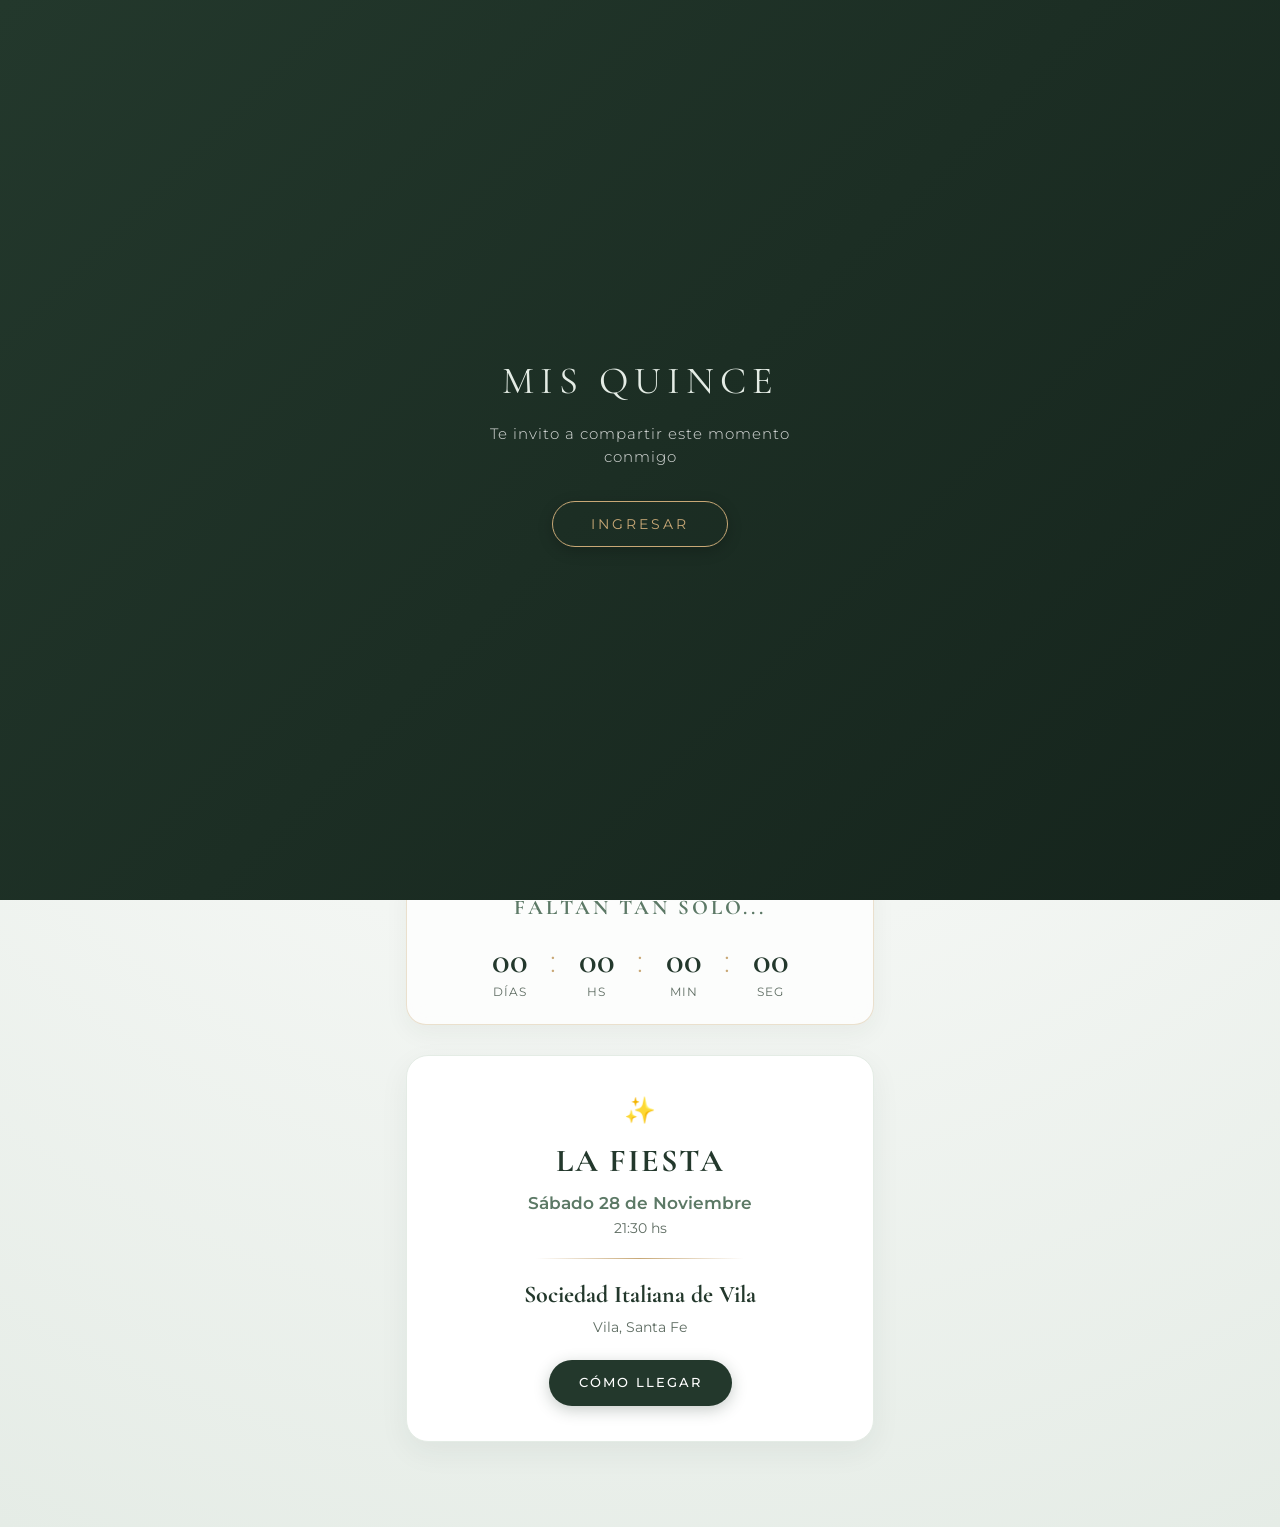
==== index.html @ 75fbdffd "Primer prototipo: portada, música y fecha" ====
<!doctype html>
<html lang="es">
  <head>
    <meta charset="UTF-8" />
    <meta name="viewport" content="width=device-width, initial-scale=1.0" />
    <title>Mis 15 - Emilia</title>

    <!-- Tipografías -->
    <link rel="preconnect" href="https://fonts.googleapis.com" />
    <link rel="preconnect" href="https://fonts.gstatic.com" crossorigin />
    <link
      href="https://fonts.googleapis.com/css2?family=Alex+Brush&family=Cormorant+Garamond:ital,wght@0,400;0,600;1,400&family=Montserrat:wght@300;400;500;600&display=swap"
      rel="stylesheet"
    />

    <link rel="stylesheet" href="css/estilos.css" />
  </head>
  <body>
    <!-- Splash / Pantalla de bienvenida -->
    <div id="splash">
      <h2>MIS QUINCE</h2>
      <p>Te invito a compartir este momento conmigo</p>
      <button class="btn-ingresar" id="btn-ingresar">Ingresar</button>
    </div>

    <!-- Audio de fondo -->
    <audio id="musica" loop preload="auto">
      <source src="audio/musica.mp3" type="audio/mpeg" />
    </audio>

    <!-- Botón flotante -->
    <button id="btn-musica" title="Pausar / Reproducir">
      <svg viewBox="0 0 24 24">
        <path
          d="M12 3v10.55c-.59-.34-1.27-.55-2-.55-2.21 0-4 1.79-4 4s1.79 4 4 4 4-1.79 4-4V7h4V3h-6z"
        />
      </svg>
    </button>

    <div class="contenedor-principal">
      <!-- Portada (Hero) -->
      <main class="hero">
        <h2 class="subtitulo-quince">Mis Quince Años</h2>

        <!-- Nuevo Marco Editorial Desfasado -->
        <div class="marco-editorial">
          <div class="borde-dorado"></div>
          <div class="contenedor-imagen">
            <img src="img/portada.jpg" alt="Emilia" class="foto-emilia" />
          </div>
        </div>

        <h1 class="nombre-emilia">Emilia</h1>

        <div class="separador"><span>✦</span></div>

        <p class="frase-bienvenida">
          Hay momentos en la vida que son especiales por sí solos, pero
          compartirlos con las personas que más quiero los hace inolvidables.
        </p>
      </main>

      <!-- Sección: Cuenta Regresiva -->
      <section class="seccion-contador">
        <h3 class="contador-titulo">Faltan tan solo...</h3>
        <div class="temporizador">
          <div class="bloque-tiempo">
            <span class="cifra" id="dias">00</span>
            <span class="etiqueta">Días</span>
          </div>
          <span class="dos-puntos">:</span>
          <div class="bloque-tiempo">
            <span class="cifra" id="horas">00</span>
            <span class="etiqueta">Hs</span>
          </div>
          <span class="dos-puntos">:</span>
          <div class="bloque-tiempo">
            <span class="cifra" id="minutos">00</span>
            <span class="etiqueta">Min</span>
          </div>
          <span class="dos-puntos">:</span>
          <div class="bloque-tiempo">
            <span class="cifra" id="segundos">00</span>
            <span class="etiqueta">Seg</span>
          </div>
        </div>
      </section>

      <!-- Sección: La Fiesta -->
      <section class="seccion-evento">
        <div class="tarjeta-evento">
          <div class="icono-evento">✨</div>
          <h3 class="titulo-evento">La Fiesta</h3>
          <p class="fecha-evento">Sábado 28 de Noviembre</p>
          <p class="hora-evento">21:30 hs</p>

          <hr class="linea-tarjeta" />

          <h4 class="lugar-evento">Sociedad Italiana de Vila</h4>
          <p class="direccion-evento">Vila, Santa Fe</p>

          <!-- Botón que abre Google Maps directamente -->
          <a
            href="https://www.google.com/maps/search/?api=1&query=Sociedad+Italiana+de+Vila+Santa+Fe"
            target="_blank"
            rel="noopener noreferrer"
            class="btn-evento"
          >
            Cómo llegar
          </a>
        </div>
      </section>
    </div>

    <script src="js/script.js"></script>
  </body>
</html>
---- css/estilos.css ----
:root {
  --verde-oscuro: #23382c;
  --verde-salvia: #5c7966;
  --verde-claro: #e4ece5;
  --dorado-suave: #c8a876;
  --fondo-delicado: #f8faf8;
  --texto-oscuro: #2a332d;
  --texto-secundario: #5f6d63;
  --blanco: #ffffff;

  --fuente-cursiva: "Alex Brush", cursive;
  --fuente-clasica: "Cormorant Garamond", serif;
  --fuente-sans: "Montserrat", sans-serif;
}

/* Reset móvil y tipografía */
*,
*::before,
*::after {
  box-sizing: border-box;
  margin: 0;
  padding: 0;
  -webkit-tap-highlight-color: transparent;
}

html {
  scroll-behavior: smooth;
}

body {
  font-family: var(--fuente-sans);
  background-color: var(--fondo-delicado);
  background-image: radial-gradient(
    circle at 50% 15%,
    #ffffff 0%,
    #f3f6f3 50%,
    #e5ece6 100%
  );
  color: var(--texto-oscuro);
  text-align: center;
  min-height: 100vh;
  width: 100%;
  overflow-x: hidden;
  line-height: 1.5;
}

/* Pantalla de Splash */
#splash {
  position: fixed;
  inset: 0;
  width: 100vw;
  height: 100vh;
  background: linear-gradient(135deg, #23382c 0%, #15241c 100%);
  color: var(--blanco);
  display: flex;
  flex-direction: column;
  justify-content: center;
  align-items: center;
  z-index: 9999;
  transition:
    opacity 0.8s ease,
    visibility 0.8s;
  padding: 24px;
}

#splash.oculto {
  opacity: 0;
  visibility: hidden;
}

#splash h2 {
  font-family: var(--fuente-clasica);
  font-size: clamp(1.8rem, 6vw, 2.4rem);
  letter-spacing: clamp(4px, 1.5vw, 6px);
  margin-bottom: 12px;
  font-weight: 400;
  color: var(--verde-claro);
}

#splash p {
  font-size: clamp(0.85rem, 3.5vw, 0.95rem);
  margin-bottom: 32px;
  opacity: 0.85;
  letter-spacing: 1px;
  font-weight: 300;
  max-width: 320px;
}

.btn-ingresar {
  background: transparent;
  border: 1px solid var(--dorado-suave);
  color: var(--dorado-suave);
  padding: 14px 38px;
  font-size: 0.85rem;
  font-family: var(--fuente-sans);
  text-transform: uppercase;
  letter-spacing: 3px;
  border-radius: 50px;
  cursor: pointer;
  touch-action: manipulation;
  transition:
    transform 0.2s ease,
    background-color 0.2s ease;
  box-shadow: 0 4px 15px rgba(0, 0, 0, 0.2);
}

.btn-ingresar:hover,
.btn-ingresar:active {
  background-color: var(--dorado-suave);
  color: var(--blanco);
  transform: scale(0.98);
}

/* Botón flotante adaptado a la barra inferior de móviles */
#btn-musica {
  position: fixed;
  bottom: max(20px, env(safe-area-inset-bottom, 20px));
  right: 20px;
  width: 48px;
  height: 48px;
  border-radius: 50%;
  background-color: var(--blanco);
  border: 1.5px solid var(--dorado-suave);
  box-shadow: 0 4px 15px rgba(35, 56, 44, 0.2);
  display: flex;
  align-items: center;
  justify-content: center;
  cursor: pointer;
  z-index: 1000;
  touch-action: manipulation;
  transition:
    transform 0.2s ease,
    opacity 0.2s ease;
}

#btn-musica:active {
  transform: scale(0.9);
}

#btn-musica svg {
  width: 20px;
  height: 20px;
  fill: var(--verde-oscuro);
}

/* Contenedor central flexible */
.contenedor-principal {
  width: 100%;
  max-width: 500px;
  margin: 0 auto;
  padding: 0 16px;
  padding-bottom: calc(80px + env(safe-area-inset-bottom, 0px));
}

/* Sección Portada */
.hero {
  padding: clamp(35px, 8vh, 55px) 10px 25px;
  display: flex;
  flex-direction: column;
  align-items: center;
}

.subtitulo-quince {
  font-family: var(--fuente-clasica);
  font-size: clamp(1.1rem, 4.5vw, 1.4rem);
  letter-spacing: clamp(5px, 2vw, 8px);
  text-transform: uppercase;
  color: var(--verde-salvia);
  margin-bottom: 24px;
  font-weight: 600;
}

/* Marco editorial escalable */

.marco-editorial {
  position: relative;
  width: min(80vw, 310px); /* Antes estaba en min(72vw, 270px) */
  aspect-ratio: 3 / 4;
  margin: 10px auto 25px;
}

.borde-dorado {
  position: absolute;
  top: 10px;
  left: 10px;
  width: 100%;
  height: 100%;
  border: 1.5px solid var(--dorado-suave);
  border-radius: 18px;
  z-index: 1;
}

.contenedor-imagen {
  position: relative;
  width: 100%;
  height: 100%;
  background-color: var(--blanco);
  padding: 6px;
  border-radius: 18px;
  box-shadow: 0 10px 25px rgba(35, 56, 44, 0.12);
  z-index: 2;
  overflow: hidden;
}

.foto-emilia {
  width: 100%;
  height: 100%;
  object-fit: cover;
  object-position: center 25%;
  border-radius: 12px;
  display: block;
}

/* Tipografía de Emilia con escalado fluido */
.nombre-emilia {
  font-family: var(--fuente-cursiva);
  font-size: clamp(3.8rem, 17vw, 5.5rem);
  font-weight: 400;
  color: var(--verde-oscuro);
  line-height: 1;
  margin-top: 10px;
  margin-bottom: 5px;
  word-break: normal;
}

.separador {
  display: flex;
  align-items: center;
  justify-content: center;
  gap: 12px;
  margin: 15px 0 20px;
  width: min(150px, 40vw);
}

.separador::before,
.separador::after {
  content: "";
  height: 1px;
  background: linear-gradient(
    90deg,
    transparent,
    var(--dorado-suave),
    transparent
  );
  flex: 1;
}

.separador span {
  color: var(--dorado-suave);
  font-size: 0.85rem;
}

.frase-bienvenida {
  font-size: clamp(0.85rem, 3.2vw, 0.92rem);
  font-weight: 300;
  line-height: 1.7;
  color: var(--texto-secundario);
  max-width: 360px;
  margin: 0 auto;
  font-style: italic;
  padding: 0 10px;
}

/* Cuenta regresiva fluida */
.seccion-contador {
  background: rgba(255, 255, 255, 0.75);
  backdrop-filter: blur(8px);
  -webkit-backdrop-filter: blur(8px);
  border: 1px solid rgba(200, 168, 118, 0.35);
  border-radius: 20px;
  margin: 25px 0;
  padding: 22px 10px;
  box-shadow: 0 8px 24px rgba(35, 56, 44, 0.05);
}

.contador-titulo {
  font-family: var(--fuente-clasica);
  font-size: clamp(1.1rem, 4vw, 1.3rem);
  text-transform: uppercase;
  letter-spacing: 3px;
  color: var(--verde-salvia);
  margin-bottom: 16px;
}

.temporizador {
  display: flex;
  justify-content: center;
  align-items: baseline;
  gap: clamp(4px, 1.5vw, 8px);
}

.bloque-tiempo {
  display: flex;
  flex-direction: column;
  align-items: center;
  min-width: clamp(45px, 14vw, 65px);
}

.bloque-tiempo .cifra {
  font-family: var(--fuente-clasica);
  font-size: clamp(1.7rem, 7vw, 2.3rem);
  font-weight: 600;
  color: var(--verde-oscuro);
  line-height: 1;
}

.bloque-tiempo .etiqueta {
  font-size: clamp(0.6rem, 2.2vw, 0.72rem);
  text-transform: uppercase;
  letter-spacing: 1px;
  color: var(--texto-secundario);
  margin-top: 5px;
}

.dos-puntos {
  font-size: clamp(1.3rem, 5vw, 1.8rem);
  font-weight: 300;
  color: var(--dorado-suave);
  user-select: none;
}

/* Tarjeta La Fiesta */
.seccion-evento {
  padding: 5px 0;
}

.tarjeta-evento {
  background-color: var(--blanco);
  border: 1px solid var(--verde-claro);
  border-radius: 22px;
  padding: clamp(25px, 6vw, 35px) clamp(16px, 4vw, 25px);
  box-shadow: 0 10px 30px rgba(35, 56, 44, 0.06);
}

.icono-evento {
  font-size: 1.6rem;
  margin-bottom: 8px;
}

.titulo-evento {
  font-family: var(--fuente-clasica);
  font-size: clamp(1.6rem, 5.5vw, 2rem);
  color: var(--verde-oscuro);
  letter-spacing: 2px;
  text-transform: uppercase;
  margin-bottom: 6px;
}

.fecha-evento {
  font-size: clamp(0.95rem, 3.5vw, 1.05rem);
  font-weight: 600;
  color: var(--verde-salvia);
}

.hora-evento {
  font-size: 0.9rem;
  color: var(--texto-secundario);
  margin-top: 2px;
}

.linea-tarjeta {
  border: none;
  height: 1px;
  background: linear-gradient(
    90deg,
    transparent,
    var(--dorado-suave),
    transparent
  );
  margin: 18px auto;
  width: 50%;
}

.lugar-evento {
  font-family: var(--fuente-clasica);
  font-size: clamp(1.25rem, 4.5vw, 1.5rem);
  color: var(--verde-oscuro);
  margin-bottom: 4px;
}

.direccion-evento {
  font-size: 0.88rem;
  color: var(--texto-secundario);
  margin-bottom: 22px;
}

.btn-evento {
  display: inline-block;
  background-color: var(--verde-oscuro);
  color: var(--blanco);
  text-decoration: none;
  font-size: 0.82rem;
  font-weight: 500;
  text-transform: uppercase;
  letter-spacing: 2px;
  padding: 13px 30px;
  border-radius: 50px;
  touch-action: manipulation;
  transition:
    transform 0.2s ease,
    background-color 0.2s ease;
  box-shadow: 0 4px 15px rgba(35, 56, 44, 0.25);
}

.btn-evento:hover,
.btn-evento:active {
  background-color: var(--verde-salvia);
  transform: scale(0.98);
}
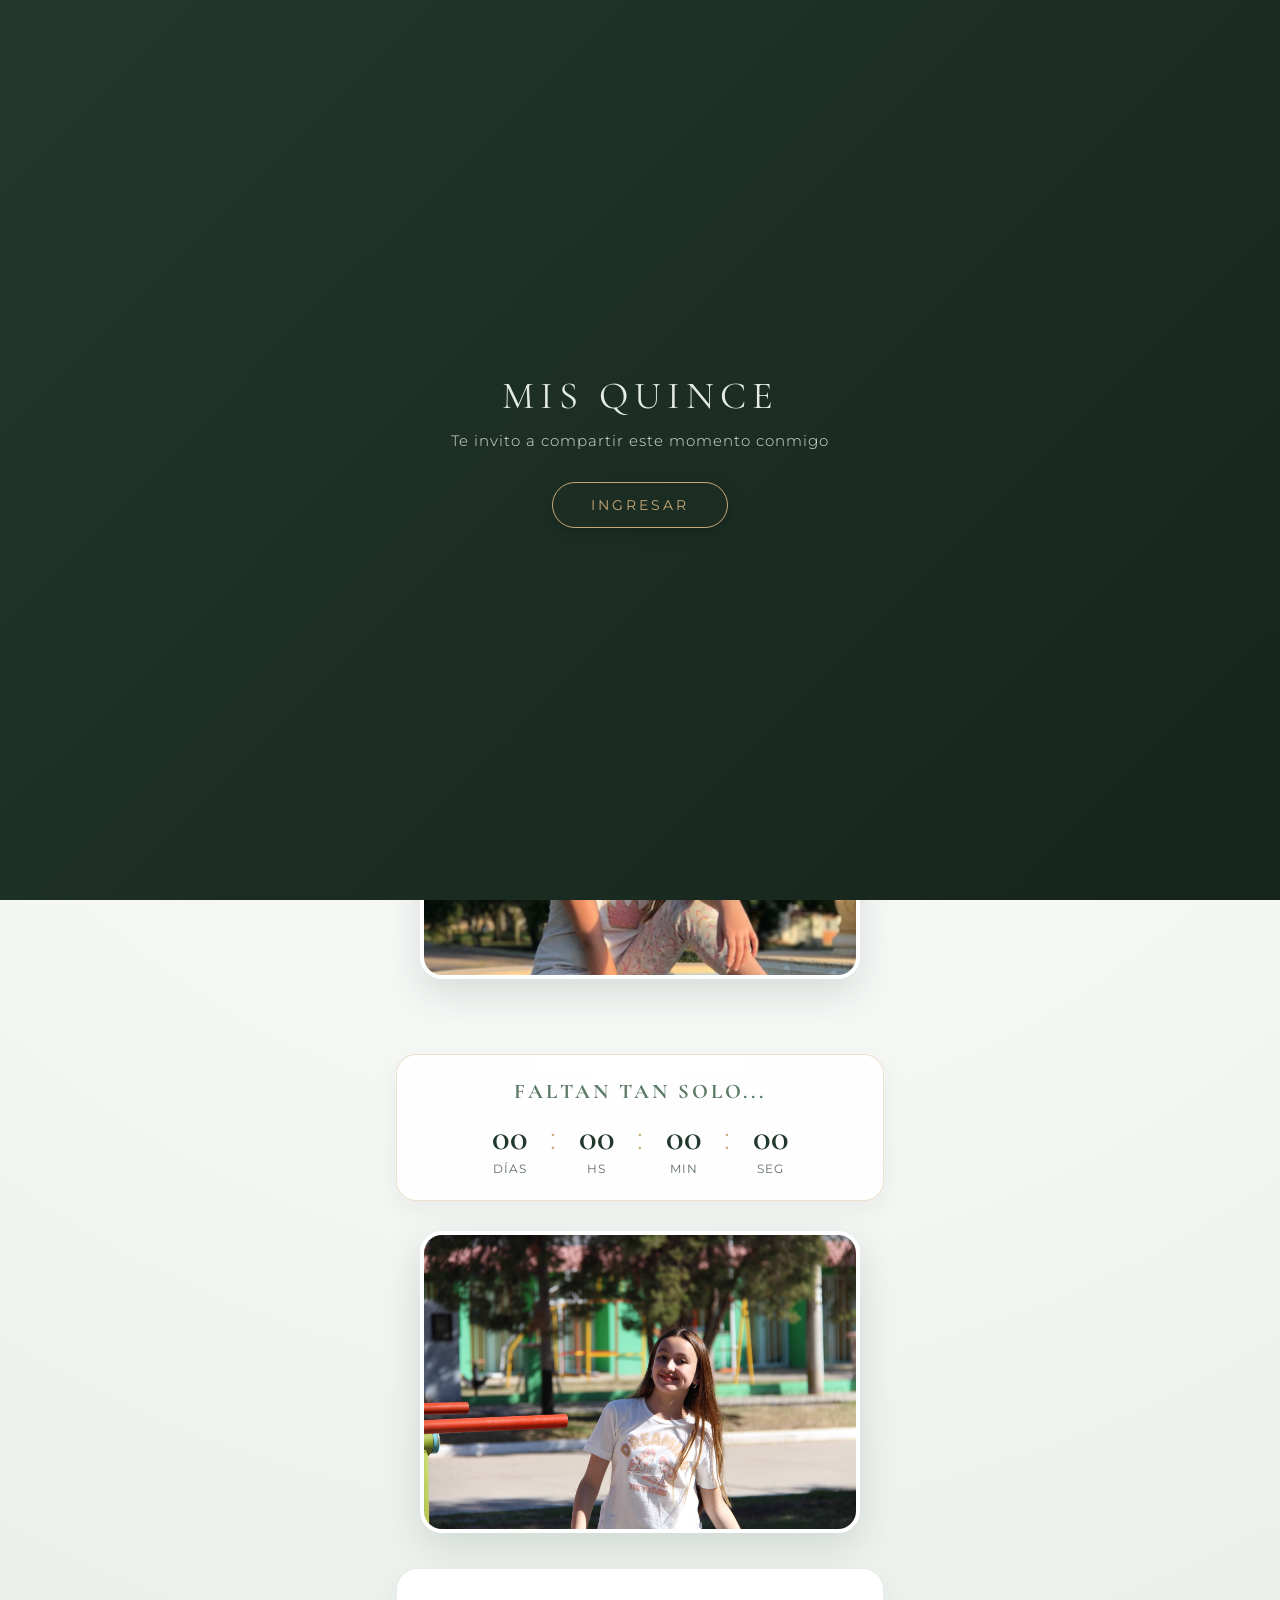
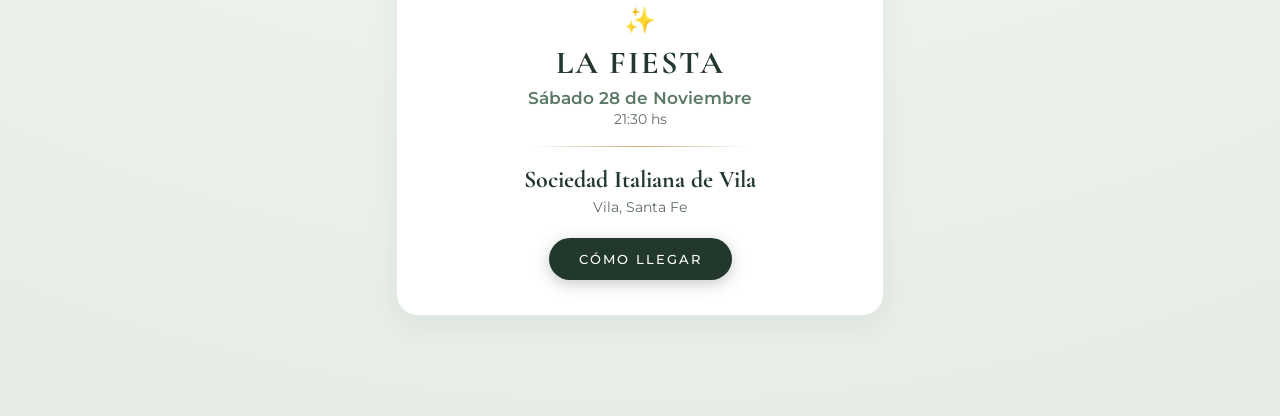
==== commit a211bbe1: "Orden final de fotos: emilia4, emilia3 antes de contador y emilia1 despues" ====
--- a/index.html
+++ b/index.html
@@ -16,7 +16,10 @@
     <link rel="stylesheet" href="css/estilos.css" />
   </head>
   <body>
-    <!-- Splash / Pantalla de bienvenida -->
+    <!-- Lienzo de fuegos artificiales y destellos -->
+    <canvas id="canvas-fuegos"></canvas>
+
+    <!-- Pantalla Splash de Bienvenida -->
     <div id="splash">
       <h2>MIS QUINCE</h2>
       <p>Te invito a compartir este momento conmigo</p>
@@ -38,29 +41,41 @@
     </button>
 
     <div class="contenedor-principal">
-      <!-- Portada (Hero) -->
+      <!-- Portada Principal -->
       <main class="hero">
         <h2 class="subtitulo-quince">Mis Quince Años</h2>
 
-        <!-- Nuevo Marco Editorial Desfasado -->
-        <div class="marco-editorial">
-          <div class="borde-dorado"></div>
-          <div class="contenedor-imagen">
-            <img src="img/portada.jpg" alt="Emilia" class="foto-emilia" />
-          </div>
+        <!-- Foto 1: emilia4.jpg (Foto principal de portada) -->
+        <div class="contenedor-foto-horizontal">
+          <img
+            src="img/emilia4.jpg"
+            alt="Emilia"
+            class="foto-emilia-horizontal"
+          />
         </div>
 
         <h1 class="nombre-emilia">Emilia</h1>
 
         <div class="separador"><span>✦</span></div>
 
-        <p class="frase-bienvenida">
-          Hay momentos en la vida que son especiales por sí solos, pero
-          compartirlos con las personas que más quiero los hace inolvidables.
+        <!-- Frase en dos renglones exactos -->
+        <p class="frase-bienvenida" id="frase-bienvenida">
+          Hay momentos en la vida que son especiales por sí solos,<br />
+          pero compartirlos con las personas que más quiero los hace
+          inolvidables.
         </p>
+
+        <!-- Foto 2: emilia3.jpg (Debajo de la frase y antes del contador) -->
+        <div class="contenedor-foto-horizontal">
+          <img
+            src="img/emilia3.jpg"
+            alt="Emilia"
+            class="foto-emilia-horizontal"
+          />
+        </div>
       </main>
 
-      <!-- Sección: Cuenta Regresiva -->
+      <!-- Sección: Cuenta Regresiva (Visible tras hacer scroll) -->
       <section class="seccion-contador">
         <h3 class="contador-titulo">Faltan tan solo...</h3>
         <div class="temporizador">
@@ -86,6 +101,15 @@
         </div>
       </section>
 
+      <!-- Foto 3: emilia1.jpg (Debajo del contador) -->
+      <div class="contenedor-foto-horizontal">
+        <img
+          src="img/emilia1.jpg"
+          alt="Emilia"
+          class="foto-emilia-horizontal"
+        />
+      </div>
+
       <!-- Sección: La Fiesta -->
       <section class="seccion-evento">
         <div class="tarjeta-evento">
@@ -99,7 +123,6 @@
           <h4 class="lugar-evento">Sociedad Italiana de Vila</h4>
           <p class="direccion-evento">Vila, Santa Fe</p>
 
-          <!-- Botón que abre Google Maps directamente -->
           <a
             href="https://www.google.com/maps/search/?api=1&query=Sociedad+Italiana+de+Vila+Santa+Fe"
             target="_blank"
--- a/css/estilos.css
+++ b/css/estilos.css
@@ -13,7 +13,6 @@
   --fuente-sans: "Montserrat", sans-serif;
 }
 
-/* Reset móvil y tipografía */
 *,
 *::before,
 *::after {
@@ -21,10 +20,6 @@
   margin: 0;
   padding: 0;
   -webkit-tap-highlight-color: transparent;
-}
-
-html {
-  scroll-behavior: smooth;
 }
 
 body {
@@ -41,10 +36,20 @@
   min-height: 100vh;
   width: 100%;
   overflow-x: hidden;
-  line-height: 1.5;
-}
-
-/* Pantalla de Splash */
+  position: relative;
+}
+
+/* Lienzo interactivo de fuegos artificiales */
+#canvas-fuegos {
+  position: fixed;
+  inset: 0;
+  width: 100vw;
+  height: 100vh;
+  pointer-events: none;
+  z-index: 1;
+}
+
+/* Splash inicial */
 #splash {
   position: fixed;
   inset: 0;
@@ -78,12 +83,13 @@
 }
 
 #splash p {
-  font-size: clamp(0.85rem, 3.5vw, 0.95rem);
+  font-size: clamp(0.75rem, 3.2vw, 0.95rem);
   margin-bottom: 32px;
   opacity: 0.85;
   letter-spacing: 1px;
   font-weight: 300;
-  max-width: 320px;
+  max-width: 95vw;
+  white-space: nowrap;
 }
 
 .btn-ingresar {
@@ -97,21 +103,19 @@
   letter-spacing: 3px;
   border-radius: 50px;
   cursor: pointer;
-  touch-action: manipulation;
+  box-shadow: 0 4px 15px rgba(0, 0, 0, 0.2);
   transition:
     transform 0.2s ease,
     background-color 0.2s ease;
-  box-shadow: 0 4px 15px rgba(0, 0, 0, 0.2);
-}
-
-.btn-ingresar:hover,
-.btn-ingresar:active {
+}
+
+.btn-ingresar:hover {
   background-color: var(--dorado-suave);
   color: var(--blanco);
   transform: scale(0.98);
 }
 
-/* Botón flotante adaptado a la barra inferior de móviles */
+/* Botón flotante de audio */
 #btn-musica {
   position: fixed;
   bottom: max(20px, env(safe-area-inset-bottom, 20px));
@@ -127,14 +131,6 @@
   justify-content: center;
   cursor: pointer;
   z-index: 1000;
-  touch-action: manipulation;
-  transition:
-    transform 0.2s ease,
-    opacity 0.2s ease;
-}
-
-#btn-musica:active {
-  transform: scale(0.9);
 }
 
 #btn-musica svg {
@@ -143,84 +139,45 @@
   fill: var(--verde-oscuro);
 }
 
-/* Contenedor central flexible */
+/* Contenedor central */
 .contenedor-principal {
+  position: relative;
+  z-index: 2;
   width: 100%;
-  max-width: 500px;
+  max-width: 520px;
   margin: 0 auto;
   padding: 0 16px;
-  padding-bottom: calc(80px + env(safe-area-inset-bottom, 0px));
-}
-
-/* Sección Portada */
+  padding-bottom: 90px;
+}
+
+/* Hero: ocupa la altura completa para obligar a scrollear hacia el contador */
 .hero {
-  padding: clamp(35px, 8vh, 55px) 10px 25px;
+  min-height: 100vh;
   display: flex;
   flex-direction: column;
-  align-items: center;
+  justify-content: center;
+  align-items: center;
+  padding: 40px 0 20px;
 }
 
 .subtitulo-quince {
   font-family: var(--fuente-clasica);
-  font-size: clamp(1.1rem, 4.5vw, 1.4rem);
-  letter-spacing: clamp(5px, 2vw, 8px);
+  font-size: clamp(1.15rem, 3.8vw, 1.4rem);
+  letter-spacing: clamp(5px, 2vw, 7px);
   text-transform: uppercase;
   color: var(--verde-salvia);
-  margin-bottom: 24px;
+  margin-bottom: 18px;
   font-weight: 600;
 }
 
-/* Marco editorial escalable */
-
-.marco-editorial {
-  position: relative;
-  width: min(80vw, 310px); /* Antes estaba en min(72vw, 270px) */
-  aspect-ratio: 3 / 4;
-  margin: 10px auto 25px;
-}
-
-.borde-dorado {
-  position: absolute;
-  top: 10px;
-  left: 10px;
-  width: 100%;
-  height: 100%;
-  border: 1.5px solid var(--dorado-suave);
-  border-radius: 18px;
-  z-index: 1;
-}
-
-.contenedor-imagen {
-  position: relative;
-  width: 100%;
-  height: 100%;
-  background-color: var(--blanco);
-  padding: 6px;
-  border-radius: 18px;
-  box-shadow: 0 10px 25px rgba(35, 56, 44, 0.12);
-  z-index: 2;
-  overflow: hidden;
-}
-
-.foto-emilia {
-  width: 100%;
-  height: 100%;
-  object-fit: cover;
-  object-position: center 25%;
-  border-radius: 12px;
-  display: block;
-}
-
-/* Tipografía de Emilia con escalado fluido */
 .nombre-emilia {
   font-family: var(--fuente-cursiva);
-  font-size: clamp(3.8rem, 17vw, 5.5rem);
+  font-size: clamp(4rem, 16vw, 5.5rem);
   font-weight: 400;
   color: var(--verde-oscuro);
   line-height: 1;
   margin-top: 10px;
-  margin-bottom: 5px;
-  word-break: normal;
+  margin-bottom: 6px;
 }
 
 .separador {
@@ -228,7 +185,7 @@
   align-items: center;
   justify-content: center;
   gap: 12px;
-  margin: 15px 0 20px;
+  margin: 10px 0 14px;
   width: min(150px, 40vw);
 }
 
@@ -250,26 +207,55 @@
   font-size: 0.85rem;
 }
 
+/* Frase en dos renglones */
 .frase-bienvenida {
-  font-size: clamp(0.85rem, 3.2vw, 0.92rem);
+  font-size: clamp(0.85rem, 2.6vw, 0.98rem);
   font-weight: 300;
   line-height: 1.7;
   color: var(--texto-secundario);
-  max-width: 360px;
-  margin: 0 auto;
+  max-width: min(96vw, 640px);
+  margin: 0 auto 20px;
   font-style: italic;
   padding: 0 10px;
-}
-
-/* Cuenta regresiva fluida */
+  opacity: 0;
+  transform: translateY(15px);
+  transition:
+    opacity 1.2s ease,
+    transform 1.2s ease;
+}
+
+.frase-bienvenida.visible {
+  opacity: 1;
+  transform: translateY(0);
+}
+
+/* Formato apaisado para todas las fotos */
+.contenedor-foto-horizontal {
+  width: min(94vw, 440px);
+  aspect-ratio: 16 / 11;
+  margin: 10px auto 25px;
+  border-radius: 22px;
+  overflow: hidden;
+  box-shadow: 0 14px 38px rgba(35, 56, 44, 0.14);
+  border: 4px solid var(--blanco);
+}
+
+.foto-emilia-horizontal {
+  width: 100%;
+  height: 100%;
+  object-fit: cover;
+  object-position: center 25%;
+  display: block;
+}
+
+/* Contador */
 .seccion-contador {
-  background: rgba(255, 255, 255, 0.75);
+  background: rgba(255, 255, 255, 0.88);
   backdrop-filter: blur(8px);
-  -webkit-backdrop-filter: blur(8px);
   border: 1px solid rgba(200, 168, 118, 0.35);
   border-radius: 20px;
-  margin: 25px 0;
-  padding: 22px 10px;
+  margin: 30px 0;
+  padding: 24px 10px;
   box-shadow: 0 8px 24px rgba(35, 56, 44, 0.05);
 }
 
@@ -321,7 +307,7 @@
 
 /* Tarjeta La Fiesta */
 .seccion-evento {
-  padding: 5px 0;
+  padding: 10px 0;
 }
 
 .tarjeta-evento {
@@ -395,15 +381,12 @@
   letter-spacing: 2px;
   padding: 13px 30px;
   border-radius: 50px;
-  touch-action: manipulation;
+  box-shadow: 0 4px 15px rgba(35, 56, 44, 0.25);
   transition:
     transform 0.2s ease,
     background-color 0.2s ease;
-  box-shadow: 0 4px 15px rgba(35, 56, 44, 0.25);
-}
-
-.btn-evento:hover,
-.btn-evento:active {
+}
+
+.btn-evento:hover {
   background-color: var(--verde-salvia);
-  transform: scale(0.98);
-}
+}
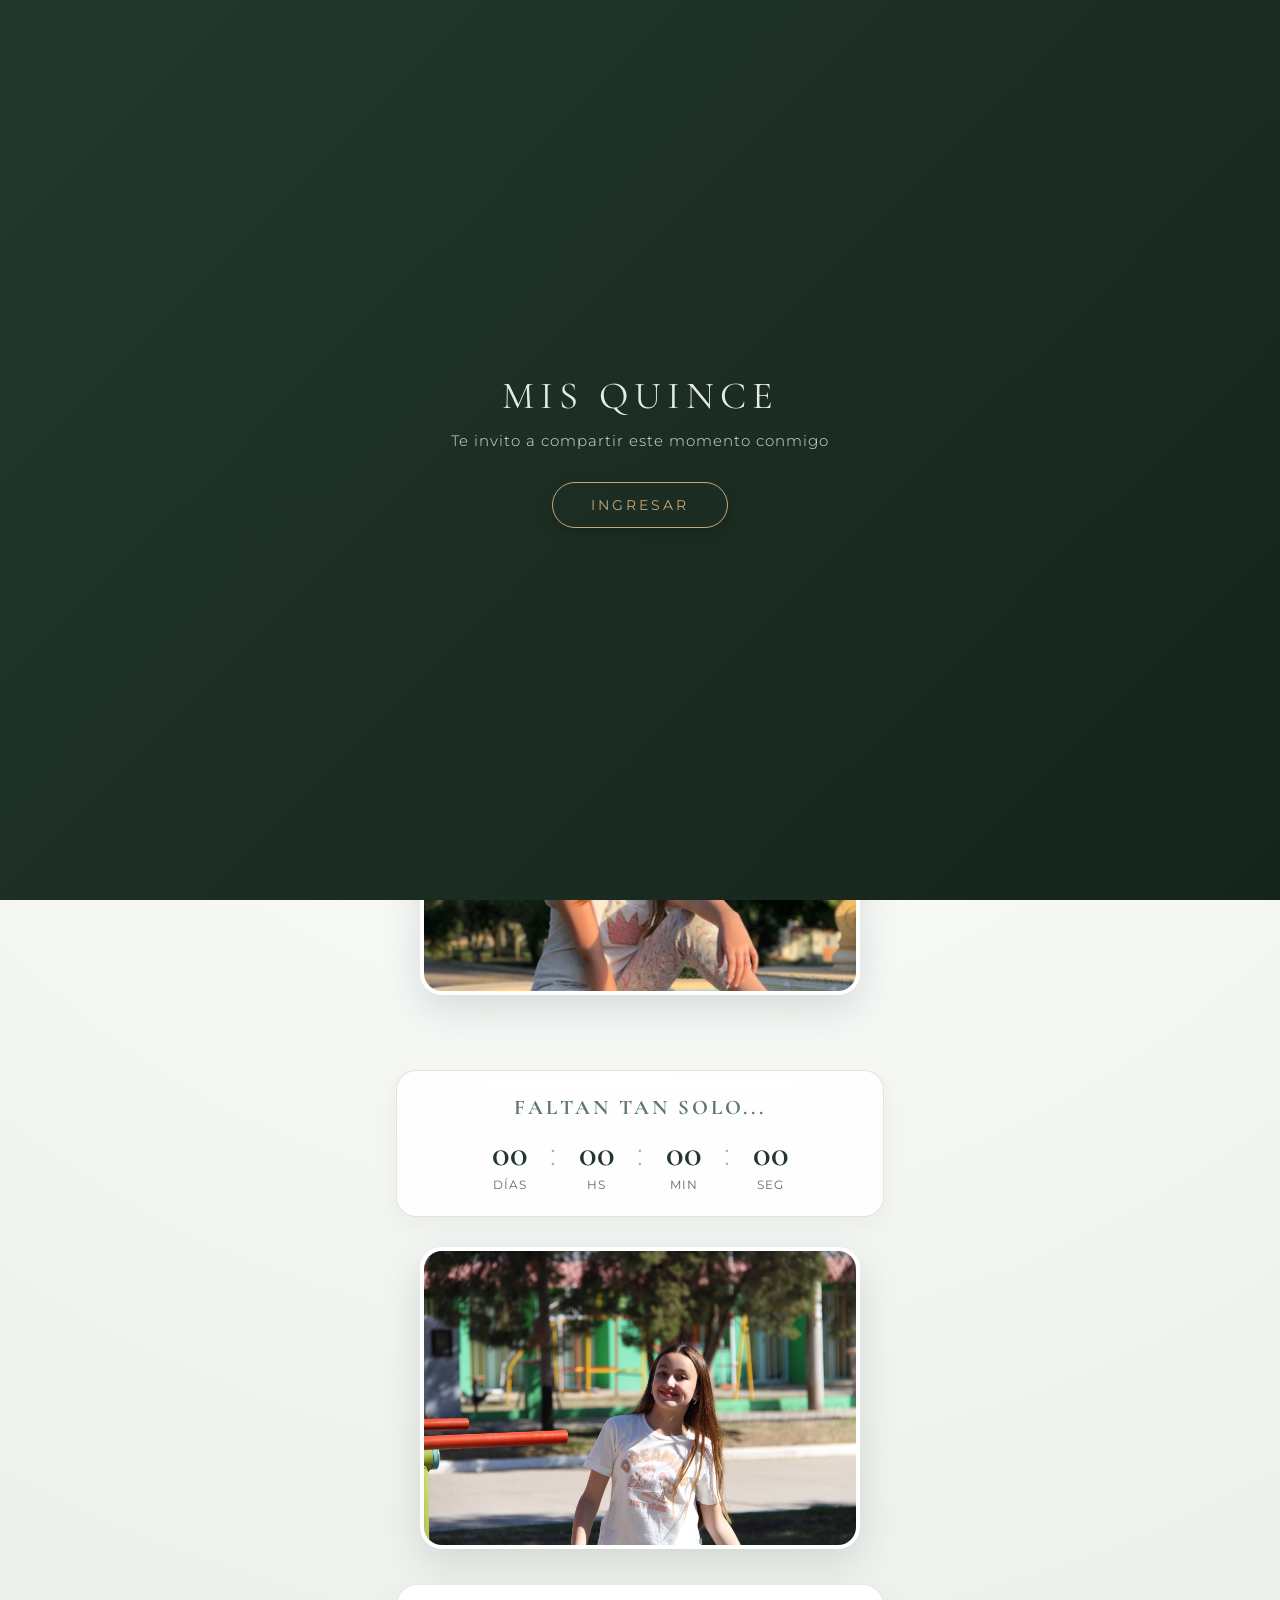
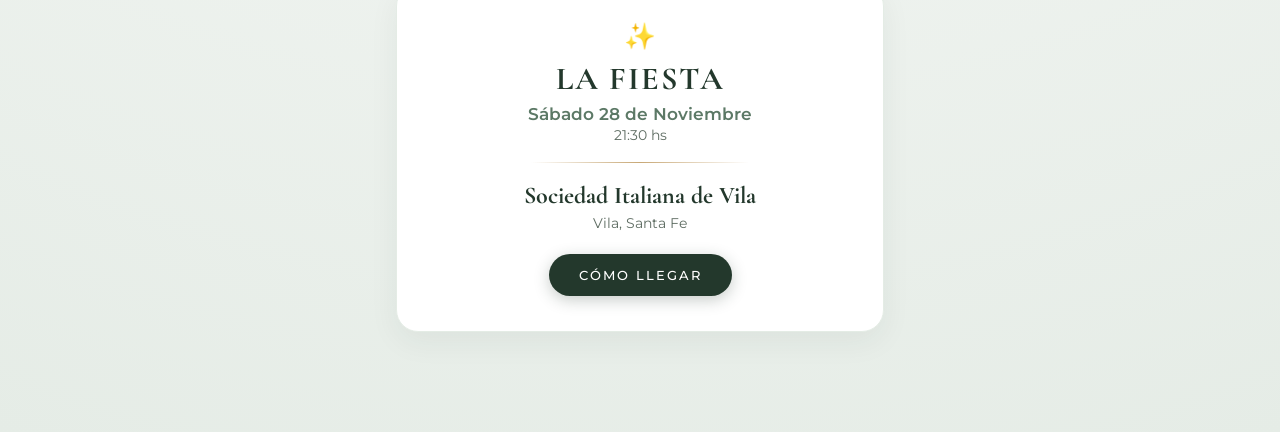
==== commit 5ca00ced: "Frase optimizada en 3 versos armonicos para movil" ====
--- a/index.html
+++ b/index.html
@@ -58,11 +58,11 @@
 
         <div class="separador"><span>✦</span></div>
 
-        <!-- Frase en dos renglones exactos -->
+        <!-- Frase en 3 versos equilibrados -->
         <p class="frase-bienvenida" id="frase-bienvenida">
-          Hay momentos en la vida que son especiales por sí solos,<br />
-          pero compartirlos con las personas que más quiero los hace
-          inolvidables.
+          Hay momentos especiales por sí solos,<br />
+          pero compartirlos con quienes más quiero<br />
+          los hace inolvidables.
         </p>
 
         <!-- Foto 2: emilia3.jpg (Debajo de la frase y antes del contador) -->
--- a/css/estilos.css
+++ b/css/estilos.css
@@ -209,12 +209,12 @@
 
 /* Frase en dos renglones */
 .frase-bienvenida {
-  font-size: clamp(0.85rem, 2.6vw, 0.98rem);
+  font-size: clamp(0.9rem, 3.5vw, 1.05rem);
   font-weight: 300;
-  line-height: 1.7;
+  line-height: 1.8;
   color: var(--texto-secundario);
-  max-width: min(96vw, 640px);
-  margin: 0 auto 20px;
+  max-width: 90vw;
+  margin: 0 auto 25px;
   font-style: italic;
   padding: 0 10px;
   opacity: 0;
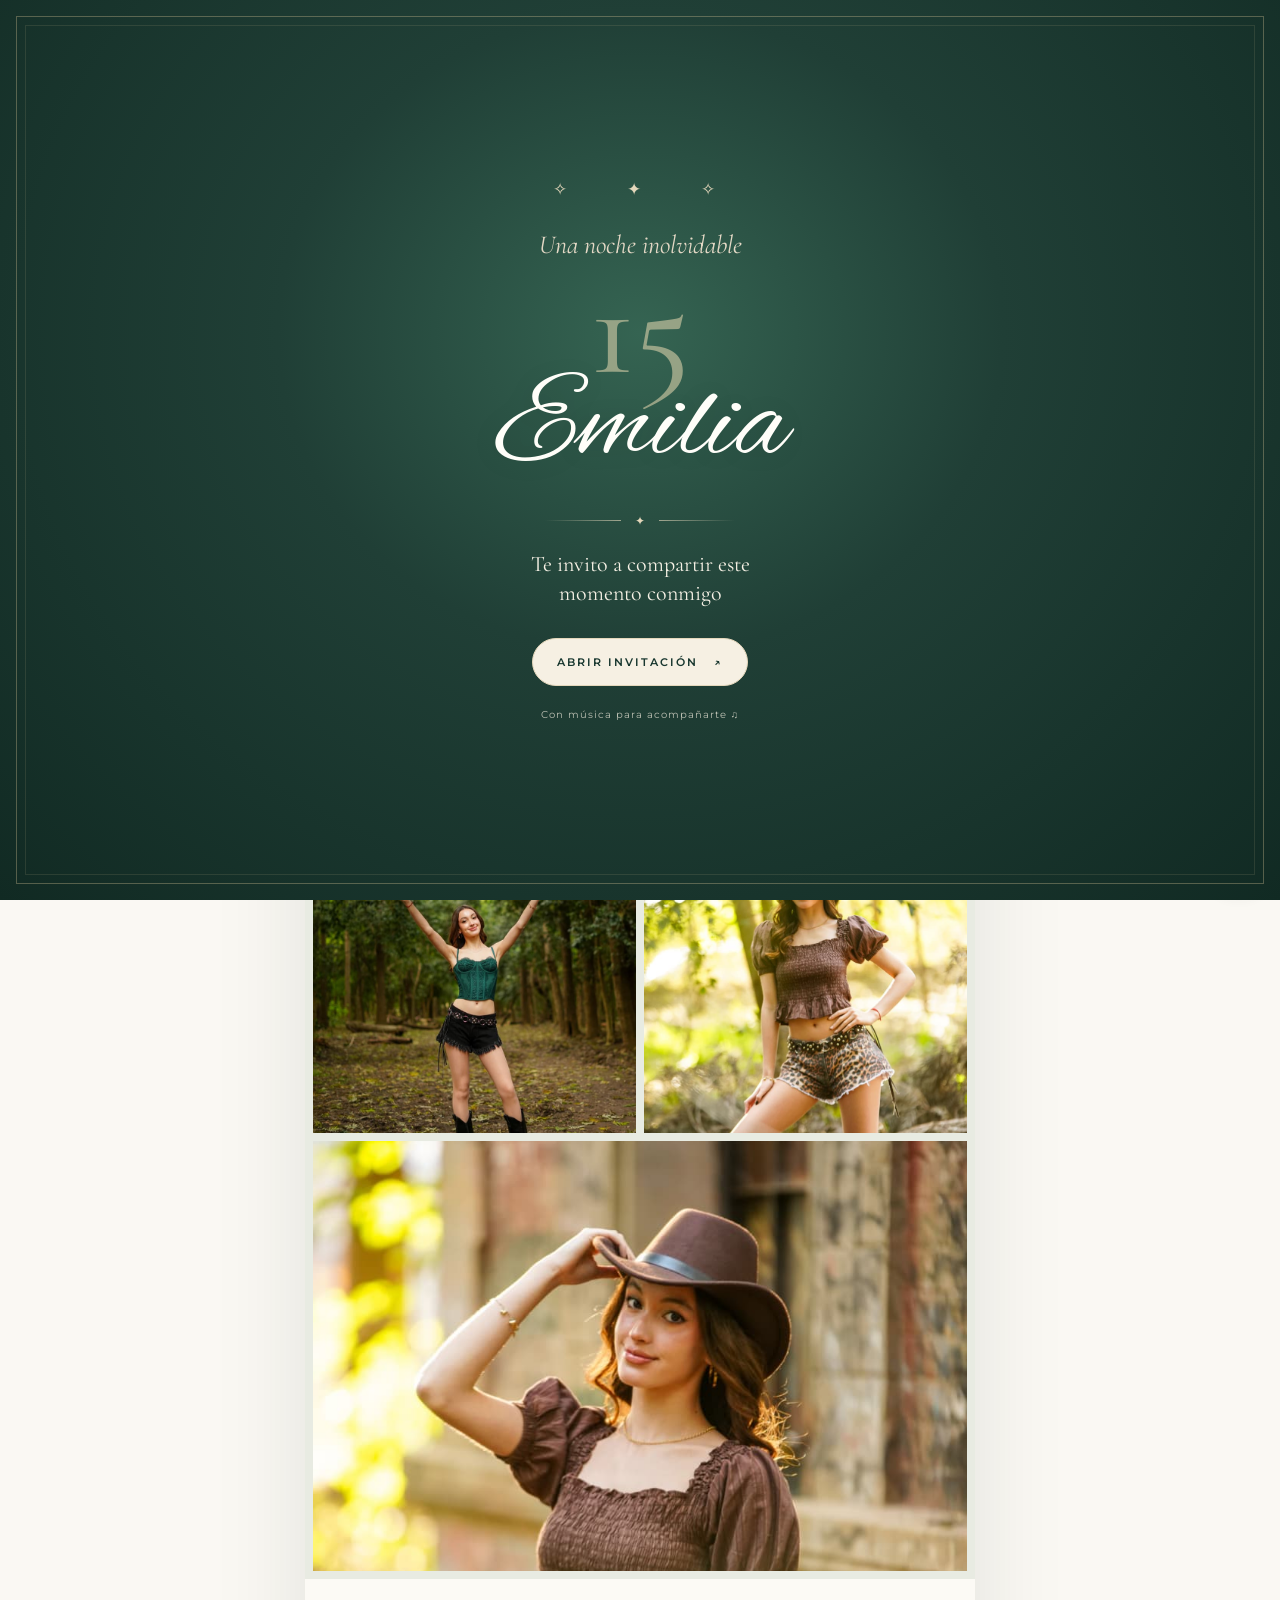
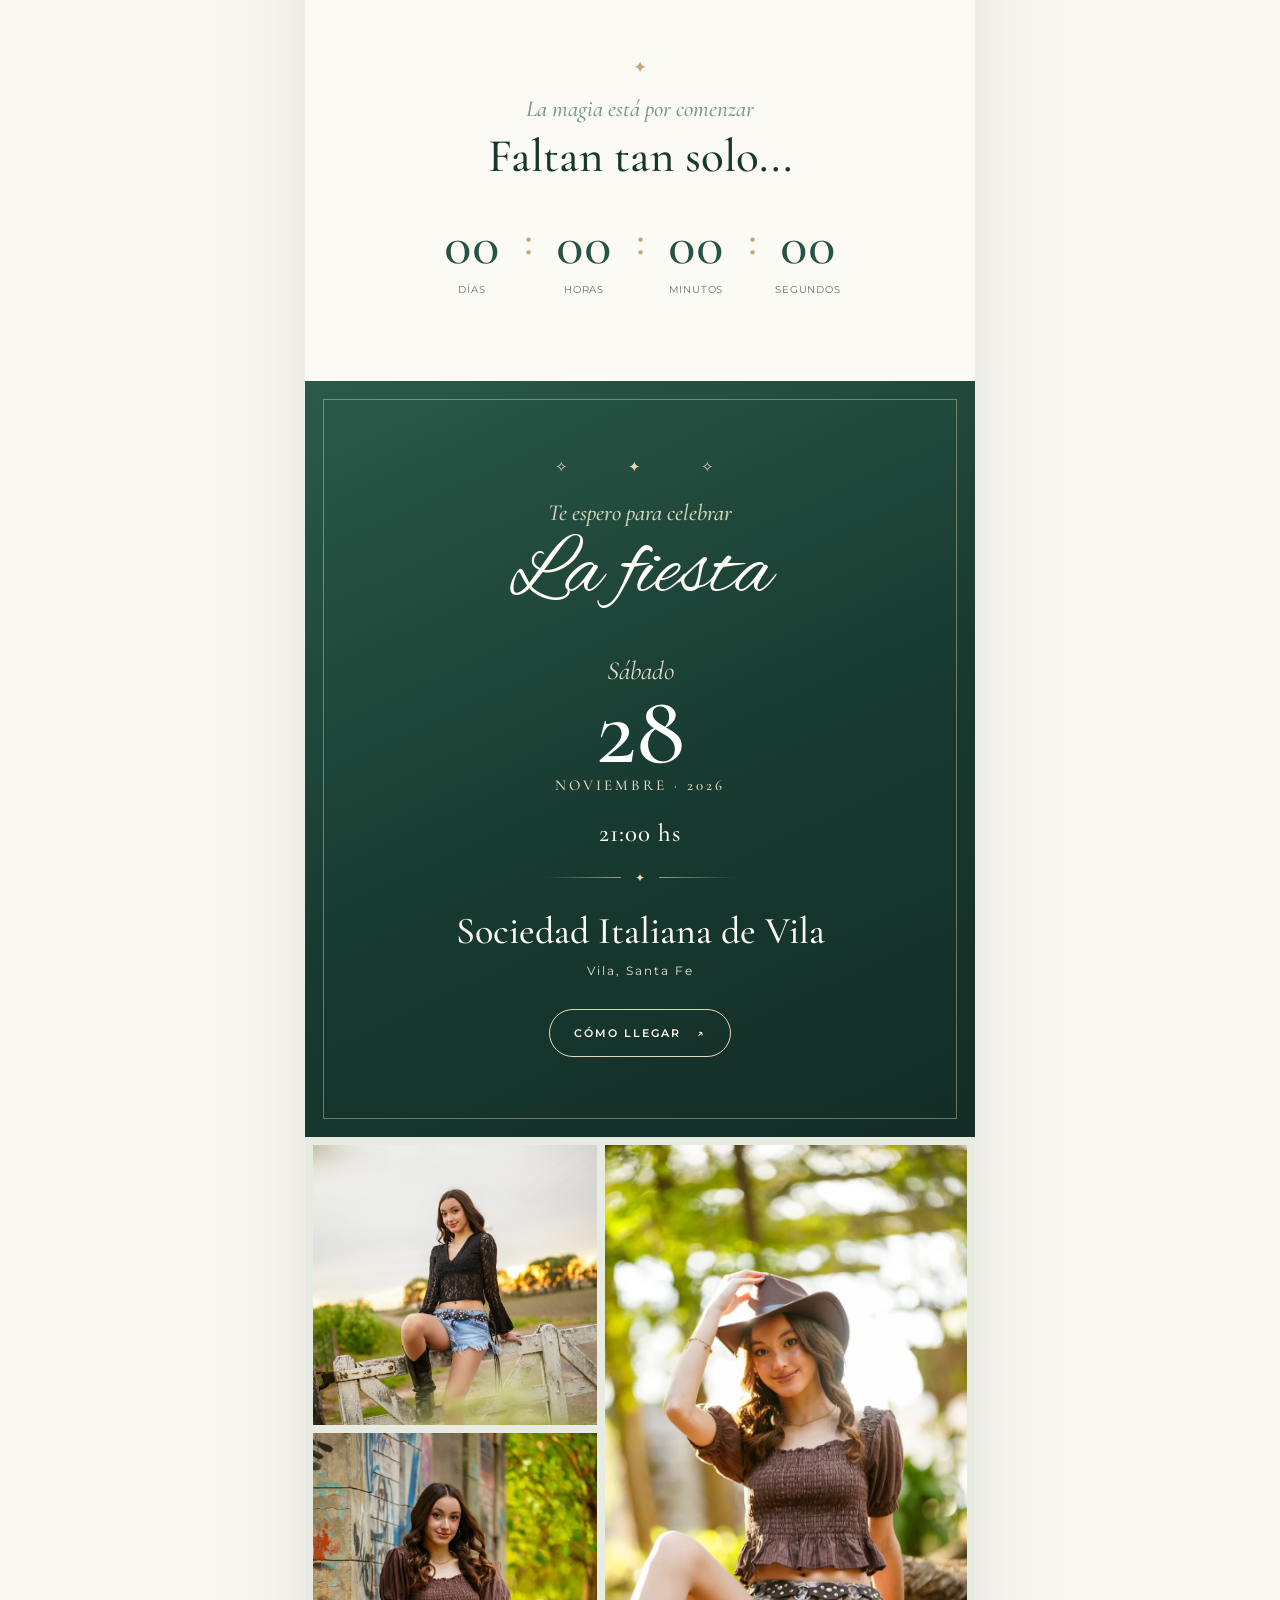
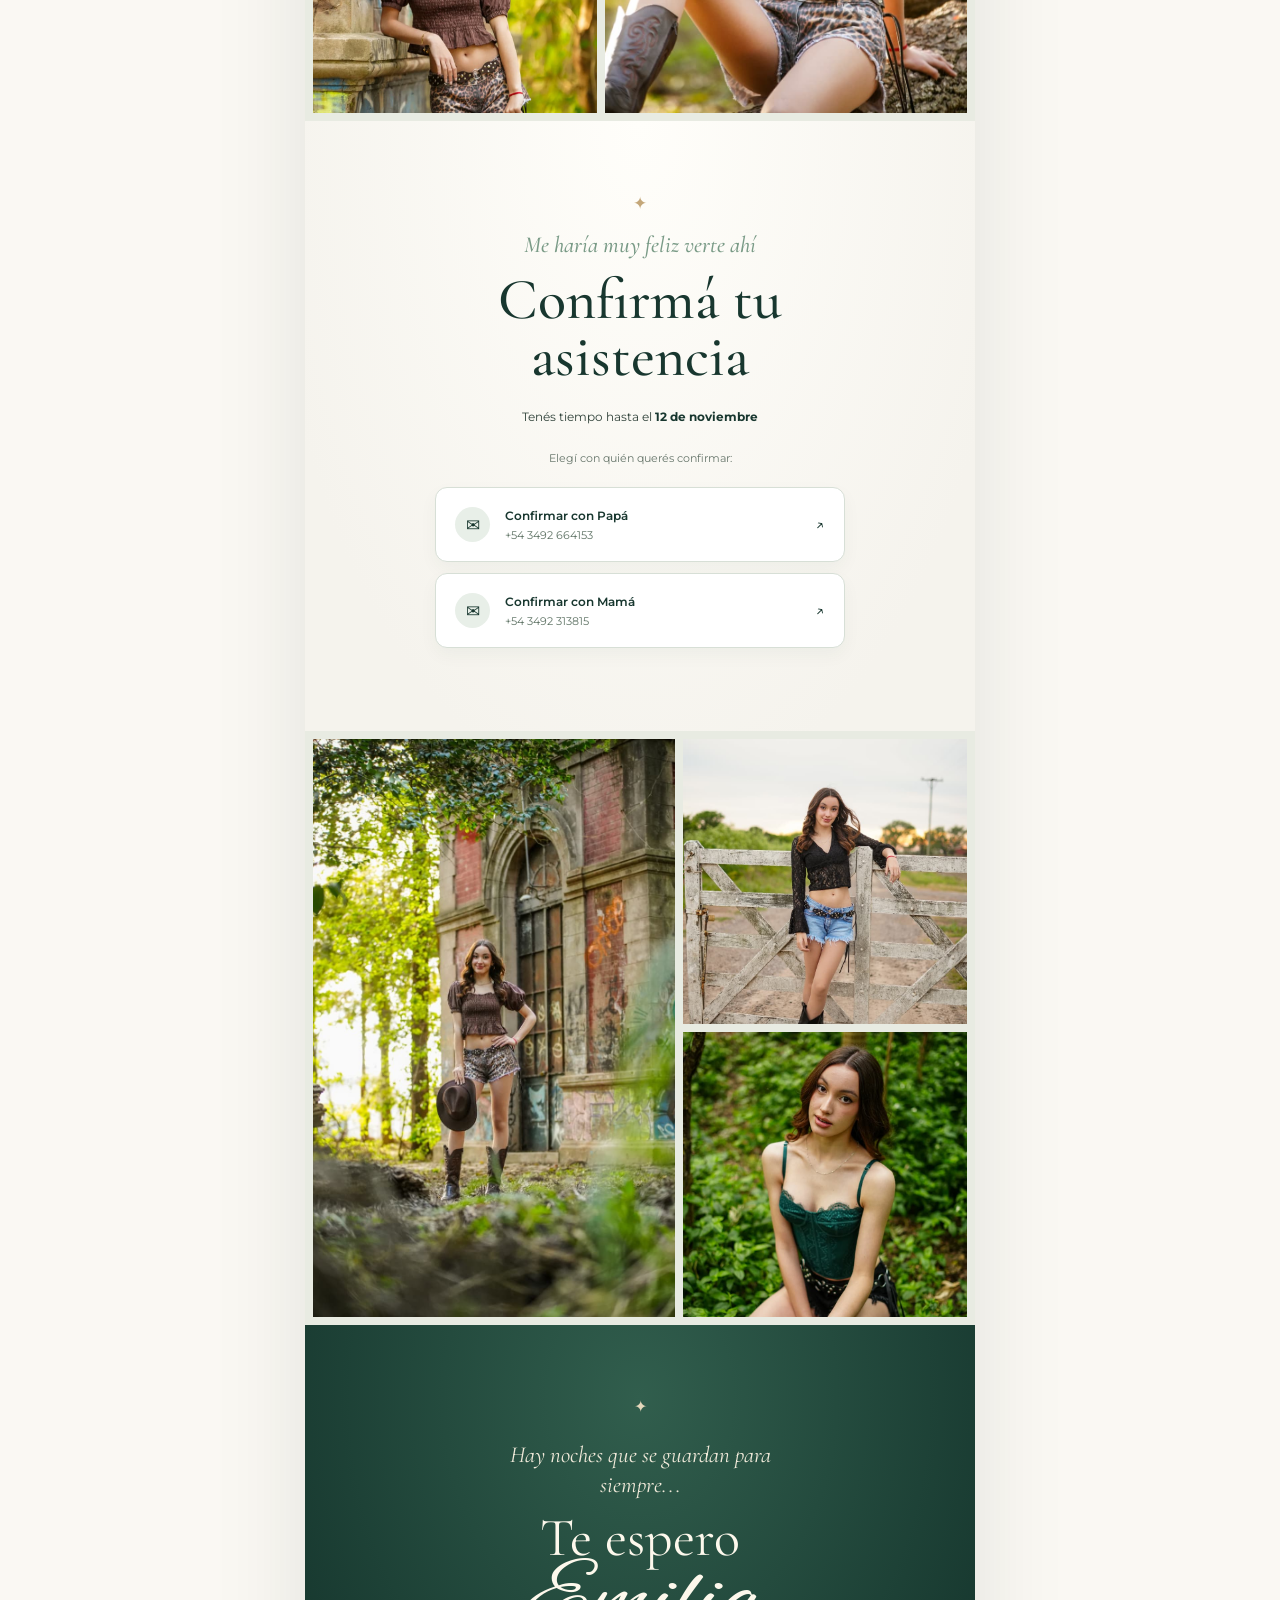
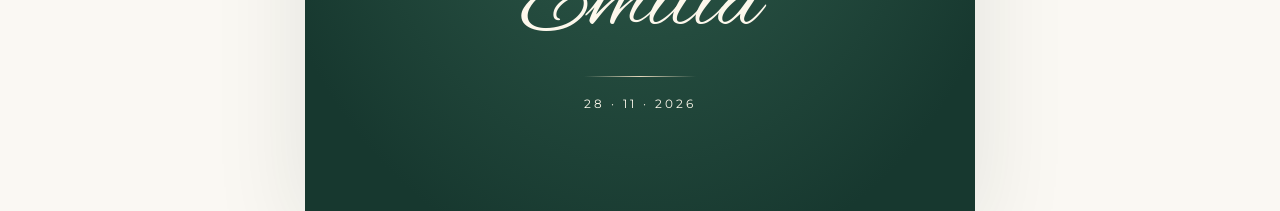
==== commit 1e521555: "Nueva version XV Emilia" ====
--- a/index.html
+++ b/index.html
@@ -1,139 +1,131 @@
 <!doctype html>
-<html lang="es">
+<html lang="es-AR">
   <head>
     <meta charset="UTF-8" />
-    <meta name="viewport" content="width=device-width, initial-scale=1.0" />
-    <title>Mis 15 - Emilia</title>
-
-    <!-- Tipografías -->
+    <meta name="viewport" content="width=device-width, initial-scale=1, viewport-fit=cover" />
+    <meta name="theme-color" content="#18372f" />
+    <meta name="description" content="Te invito a celebrar mis quince años. Emilia · 28 de noviembre de 2026 · Sociedad Italiana de Vila." />
+    <title>Mis quince años · Emilia</title>
     <link rel="preconnect" href="https://fonts.googleapis.com" />
     <link rel="preconnect" href="https://fonts.gstatic.com" crossorigin />
-    <link
-      href="https://fonts.googleapis.com/css2?family=Alex+Brush&family=Cormorant+Garamond:ital,wght@0,400;0,600;1,400&family=Montserrat:wght@300;400;500;600&display=swap"
-      rel="stylesheet"
-    />
-
+    <link href="https://fonts.googleapis.com/css2?family=Alex+Brush&family=Cormorant+Garamond:ital,wght@0,400;0,500;0,600;1,400;1,500&family=Montserrat:wght@300;400;500;600&display=swap" rel="stylesheet" />
     <link rel="stylesheet" href="css/estilos.css" />
   </head>
-  <body>
-    <!-- Lienzo de fuegos artificiales y destellos -->
-    <canvas id="canvas-fuegos"></canvas>
+  <body class="inicio-bloqueado">
+    <canvas id="canvas-fuegos" aria-hidden="true"></canvas>
 
-    <!-- Pantalla Splash de Bienvenida -->
-    <div id="splash">
-      <h2>MIS QUINCE</h2>
-      <p>Te invito a compartir este momento conmigo</p>
-      <button class="btn-ingresar" id="btn-ingresar">Ingresar</button>
+    <!-- Pantalla inicial: el ingreso habilita la música con un gesto del invitado. -->
+    <div class="bienvenida" id="splash" role="dialog" aria-modal="true" aria-labelledby="splash-titulo">
+      <div class="bienvenida__marco">
+        <span class="ornamento" aria-hidden="true">✧ &nbsp; ✦ &nbsp; ✧</span>
+        <p class="bienvenida__kicker">Una noche inolvidable</p>
+        <span class="bienvenida__numero">15</span>
+        <h2 id="splash-titulo" class="bienvenida__nombre">Emilia</h2>
+        <div class="linea-ornamental" aria-hidden="true"><span>✦</span></div>
+        <p class="bienvenida__mensaje">Te invito a compartir este momento conmigo</p>
+        <button type="button" class="boton boton--claro" id="btn-ingresar">Abrir invitación <span aria-hidden="true">↗</span></button>
+        <p class="bienvenida__nota">Con música para acompañarte ♫</p>
+      </div>
     </div>
 
-    <!-- Audio de fondo -->
-    <audio id="musica" loop preload="auto">
+    <audio id="musica" loop preload="none">
       <source src="audio/musica.mp3" type="audio/mpeg" />
     </audio>
-
-    <!-- Botón flotante -->
-    <button id="btn-musica" title="Pausar / Reproducir">
-      <svg viewBox="0 0 24 24">
-        <path
-          d="M12 3v10.55c-.59-.34-1.27-.55-2-.55-2.21 0-4 1.79-4 4s1.79 4 4 4 4-1.79 4-4V7h4V3h-6z"
-        />
-      </svg>
+    <button type="button" id="btn-musica" class="boton-musica" aria-label="Reproducir música" aria-pressed="false" title="Activar o pausar la música">
+      <svg viewBox="0 0 24 24" fill="currentColor" aria-hidden="true"><path d="M12 3v10.55A4 4 0 1 0 14 17V7h4V3h-6z" /></svg>
+      <span id="estado-musica" class="sr-only">Música pausada</span>
     </button>
 
-    <div class="contenedor-principal">
-      <!-- Portada Principal -->
-      <main class="hero">
-        <h2 class="subtitulo-quince">Mis Quince Años</h2>
-
-        <!-- Foto 1: emilia4.jpg (Foto principal de portada) -->
-        <div class="contenedor-foto-horizontal">
-          <img
-            src="img/emilia4.jpg"
-            alt="Emilia"
-            class="foto-emilia-horizontal"
-          />
-        </div>
-
-        <h1 class="nombre-emilia">Emilia</h1>
-
-        <div class="separador"><span>✦</span></div>
-
-        <!-- Frase en 3 versos equilibrados -->
-        <p class="frase-bienvenida" id="frase-bienvenida">
-          Hay momentos especiales por sí solos,<br />
-          pero compartirlos con quienes más quiero<br />
+    <main class="pagina">
+      <header class="portada" id="inicio">
+        <div class="portada__decoracion" aria-hidden="true">✦</div>
+        <p class="portada__encabezado">Mis quince años</p>
+        <h1 class="portada__nombre">Emilia</h1>
+        <div class="linea-ornamental linea-ornamental--oscura" aria-hidden="true"><span>✧</span></div>
+        <p class="portada__frase" id="frase-bienvenida">
+          Hay momentos especiales por sí solos,<br class="salto-escritorio" />
+          pero compartirlos con quienes más quiero<br class="salto-escritorio" />
           los hace inolvidables.
         </p>
+        <div class="portada__fecha"><span>28</span><span class="portada__fecha-divisor"></span><span>Noviembre<br />2026</span></div>
+        <p class="portada__deslizar">Deslizá para descubrir <span aria-hidden="true">↓</span></p>
+      </header>
 
-        <!-- Foto 2: emilia3.jpg (Debajo de la frase y antes del contador) -->
-        <div class="contenedor-foto-horizontal">
-          <img
-            src="img/emilia3.jpg"
-            alt="Emilia"
-            class="foto-emilia-horizontal"
-          />
-        </div>
-      </main>
+      <!-- Collage 01: el orden visual y del HTML es EMILIA1, 2, 3. -->
+      <section class="fotografias fotografias--uno" aria-label="Fotos de Emilia, primera parte">
+        <figure class="foto foto--1"><img src="img/EMILIA1.jpeg" alt="Emilia con globos dorados de sus quince años" fetchpriority="high" /></figure>
+        <figure class="foto foto--2"><img src="img/EMILIA2.jpeg" alt="Emilia durante su sesión de fotos" loading="lazy" /></figure>
+        <figure class="foto foto--3"><img src="img/EMILIA3.jpeg" alt="Retrato de Emilia con sombrero" loading="lazy" /></figure>
+      </section>
 
-      <!-- Sección: Cuenta Regresiva (Visible tras hacer scroll) -->
-      <section class="seccion-contador">
-        <h3 class="contador-titulo">Faltan tan solo...</h3>
-        <div class="temporizador">
-          <div class="bloque-tiempo">
-            <span class="cifra" id="dias">00</span>
-            <span class="etiqueta">Días</span>
-          </div>
-          <span class="dos-puntos">:</span>
-          <div class="bloque-tiempo">
-            <span class="cifra" id="horas">00</span>
-            <span class="etiqueta">Hs</span>
-          </div>
-          <span class="dos-puntos">:</span>
-          <div class="bloque-tiempo">
-            <span class="cifra" id="minutos">00</span>
-            <span class="etiqueta">Min</span>
-          </div>
-          <span class="dos-puntos">:</span>
-          <div class="bloque-tiempo">
-            <span class="cifra" id="segundos">00</span>
-            <span class="etiqueta">Seg</span>
-          </div>
+      <section class="cuenta" aria-labelledby="titulo-cuenta">
+        <span class="detalle-decorativo" aria-hidden="true">✦</span>
+        <p class="seccion__pre">La magia está por comenzar</p>
+        <h2 id="titulo-cuenta" class="seccion__titulo">Faltan tan solo...</h2>
+        <div class="temporizador" role="timer" aria-label="Cuenta regresiva para la fiesta">
+          <div class="bloque-tiempo"><span class="cifra" id="dias">00</span><span class="etiqueta">Días</span></div>
+          <span class="dos-puntos" aria-hidden="true">:</span>
+          <div class="bloque-tiempo"><span class="cifra" id="horas">00</span><span class="etiqueta">Horas</span></div>
+          <span class="dos-puntos" aria-hidden="true">:</span>
+          <div class="bloque-tiempo"><span class="cifra" id="minutos">00</span><span class="etiqueta">Minutos</span></div>
+          <span class="dos-puntos" aria-hidden="true">:</span>
+          <div class="bloque-tiempo"><span class="cifra" id="segundos">00</span><span class="etiqueta">Segundos</span></div>
         </div>
       </section>
 
-      <!-- Foto 3: emilia1.jpg (Debajo del contador) -->
-      <div class="contenedor-foto-horizontal">
-        <img
-          src="img/emilia1.jpg"
-          alt="Emilia"
-          class="foto-emilia-horizontal"
-        />
-      </div>
+      <section class="fiesta" aria-labelledby="titulo-fiesta">
+        <div class="fiesta__contenido">
+          <span class="ornamento fiesta__ornamento" aria-hidden="true">✧ &nbsp; ✦ &nbsp; ✧</span>
+          <p class="seccion__pre seccion__pre--clara">Te espero para celebrar</p>
+          <h2 id="titulo-fiesta" class="fiesta__titulo">La fiesta</h2>
+          <div class="fiesta__fecha"><span class="fiesta__dia">Sábado</span><strong>28</strong><span class="fiesta__mes">Noviembre · 2026</span></div>
+          <p class="fiesta__hora">21:00 hs</p>
+          <div class="linea-ornamental" aria-hidden="true"><span>✦</span></div>
+          <h3 class="fiesta__lugar">Sociedad Italiana de Vila</h3>
+          <p class="fiesta__localidad">Vila, Santa Fe</p>
+          <a class="boton boton--contorno" href="https://www.google.com/maps/search/?api=1&amp;query=Sociedad+Italiana+de+Vila+Santa+Fe" target="_blank" rel="noopener noreferrer">Cómo llegar <span aria-hidden="true">↗</span></a>
+        </div>
+      </section>
 
-      <!-- Sección: La Fiesta -->
-      <section class="seccion-evento">
-        <div class="tarjeta-evento">
-          <div class="icono-evento">✨</div>
-          <h3 class="titulo-evento">La Fiesta</h3>
-          <p class="fecha-evento">Sábado 28 de Noviembre</p>
-          <p class="hora-evento">21:30 hs</p>
+      <!-- Collage 02: EMILIA4 y 5 apiladas; EMILIA6 ocupa el alto de las dos. -->
+      <section class="fotografias fotografias--dos" aria-label="Fotos de Emilia, segunda parte">
+        <figure class="foto foto--4"><img src="img/EMILIA4.jpeg" alt="Emilia sentada en una cerca al atardecer" loading="lazy" /></figure>
+        <figure class="foto foto--5"><img src="img/EMILIA5.jpeg" alt="Emilia junto a una construcción antigua" loading="lazy" /></figure>
+        <figure class="foto foto--6"><img src="img/EMILIA6.jpeg" alt="Emilia con sombrero en el bosque" loading="lazy" /></figure>
+      </section>
 
-          <hr class="linea-tarjeta" />
-
-          <h4 class="lugar-evento">Sociedad Italiana de Vila</h4>
-          <p class="direccion-evento">Vila, Santa Fe</p>
-
-          <a
-            href="https://www.google.com/maps/search/?api=1&query=Sociedad+Italiana+de+Vila+Santa+Fe"
-            target="_blank"
-            rel="noopener noreferrer"
-            class="btn-evento"
-          >
-            Cómo llegar
+      <section class="confirmacion" aria-labelledby="titulo-confirmacion">
+        <span class="detalle-decorativo" aria-hidden="true">✦</span>
+        <p class="seccion__pre">Me haría muy feliz verte ahí</p>
+        <h2 id="titulo-confirmacion" class="confirmacion__titulo">Confirmá tu asistencia</h2>
+        <p class="confirmacion__plazo">Tenés tiempo hasta el <strong>12 de noviembre</strong></p>
+        <p class="confirmacion__ayuda">Elegí con quién querés confirmar:</p>
+        <div class="confirmacion__acciones">
+          <a class="contacto" href="https://wa.me/5493492664153?text=Hola%2C%20quiero%20confirmar%20mi%20asistencia%20a%20los%2015%20de%20Emilia.%20Mi%20nombre%20es%3A%20" target="_blank" rel="noopener noreferrer" aria-label="Confirmar asistencia con papá por WhatsApp">
+            <span class="contacto__icono" aria-hidden="true">✉</span><span class="contacto__texto"><strong>Confirmar con Papá</strong><small>+54 3492 664153</small></span><span aria-hidden="true">↗</span>
+          </a>
+          <a class="contacto" href="https://wa.me/5493492313815?text=Hola%2C%20quiero%20confirmar%20mi%20asistencia%20a%20los%2015%20de%20Emilia.%20Mi%20nombre%20es%3A%20" target="_blank" rel="noopener noreferrer" aria-label="Confirmar asistencia con mamá por WhatsApp">
+            <span class="contacto__icono" aria-hidden="true">✉</span><span class="contacto__texto"><strong>Confirmar con Mamá</strong><small>+54 3492 313815</small></span><span aria-hidden="true">↗</span>
           </a>
         </div>
       </section>
-    </div>
+
+      <!-- Collage 03: EMILIA7 grande, EMILIA8 y 9 a su lado. -->
+      <section class="fotografias fotografias--tres" aria-label="Fotos de Emilia, tercera parte">
+        <figure class="foto foto--7"><img src="img/EMILIA7.jpeg" alt="Emilia en el jardín de una construcción antigua" loading="lazy" /></figure>
+        <figure class="foto foto--8"><img src="img/EMILIA8.jpeg" alt="Emilia apoyada en una cerca de madera" loading="lazy" /></figure>
+        <figure class="foto foto--9"><img src="img/EMILIA9.jpeg" alt="Retrato de Emilia en un jardín verde" loading="lazy" /></figure>
+      </section>
+
+      <footer class="cierre">
+        <span class="cierre__adorno" aria-hidden="true">✦</span>
+        <p>Hay noches que se guardan para siempre...</p>
+        <h2>Te espero</h2>
+        <span class="cierre__firma">Emilia</span>
+        <div class="cierre__linea" aria-hidden="true"></div>
+        <p class="cierre__fecha">28 · 11 · 2026</p>
+      </footer>
+    </main>
 
     <script src="js/script.js"></script>
   </body>
--- a/css/estilos.css
+++ b/css/estilos.css
@@ -1,392 +1,171 @@
 :root {
-  --verde-oscuro: #23382c;
-  --verde-salvia: #5c7966;
-  --verde-claro: #e4ece5;
-  --dorado-suave: #c8a876;
-  --fondo-delicado: #f8faf8;
-  --texto-oscuro: #2a332d;
-  --texto-secundario: #5f6d63;
-  --blanco: #ffffff;
+  --verde-profundo: #18372f;
+  --verde-intenso: #245446;
+  --verde-hoja: #486d59;
+  --verde-salvia: #7a9b87;
+  --dorado: #c4a779;
+  --dorado-claro: #e4d7bb;
+  --marfil: #faf8f3;
+  --marfil-oscuro: #f1eee6;
+  --tinta: #30423a;
+  --tinta-suave: #67766b;
+  --blanco: #fff;
+  --serif: 'Cormorant Garamond', Georgia, serif;
+  --script: 'Alex Brush', cursive;
+  --sans: 'Montserrat', Arial, sans-serif;
+}
+*, *::before, *::after { box-sizing: border-box; }
+html { scroll-behavior: smooth; }
+body { margin: 0; min-width: 320px; background: var(--marfil); color: var(--tinta); font-family: var(--sans); -webkit-font-smoothing: antialiased; }
+body.inicio-bloqueado { overflow: hidden; }
+button, a { -webkit-tap-highlight-color: transparent; }
+button { font: inherit; }
+a { color: inherit; }
+button:focus-visible, a:focus-visible { outline: 3px solid #c4a779; outline-offset: 4px; }
+.sr-only { position: absolute; width: 1px; height: 1px; padding: 0; margin: -1px; overflow: hidden; clip: rect(0,0,0,0); white-space: nowrap; border: 0; }
+#canvas-fuegos { position: fixed; z-index: 11; inset: 0; width: 100%; height: 100%; pointer-events: none; }
+.pagina { width: min(100%, 670px); margin-inline: auto; overflow: clip; background: var(--marfil); box-shadow: 0 24px 90px rgba(19, 43, 32, .10); }
 
-  --fuente-cursiva: "Alex Brush", cursive;
-  --fuente-clasica: "Cormorant Garamond", serif;
-  --fuente-sans: "Montserrat", sans-serif;
-}
+/* Bienvenida */
+.bienvenida { position: fixed; z-index: 100; inset: 0; display: grid; place-items: center; padding: 24px; color: var(--marfil); background: radial-gradient(ellipse at 50% 37%, #356452 0%, #203f36 40%, #112a23 100%); text-align: center; opacity: 1; visibility: visible; transition: opacity .8s ease, visibility .8s ease; }
+.bienvenida::before { content: ''; pointer-events: none; position: absolute; inset: 16px; border: 1px solid rgba(218, 196, 150, .34); }
+.bienvenida::after { content: ''; pointer-events: none; position: absolute; inset: 25px; border: 1px solid rgba(218, 196, 150, .12); }
+.bienvenida.oculto { opacity: 0; visibility: hidden; }
+.bienvenida__marco { position: relative; z-index: 1; width: min(440px, 100%); }
+.ornamento { color: var(--dorado-claro); font-size: 17px; font-weight: 400; letter-spacing: 12px; }
+.bienvenida__kicker { margin: 30px 0 2px; color: #e3d8c5; font-family: var(--serif); font-size: clamp(20px, 5vw, 26px); font-style: italic; }
+.bienvenida__numero { display: block; margin: 0 0 -32px; color: rgba(234, 219, 179, .55); font: 500 clamp(88px, 30vw, 135px)/1 var(--serif); }
+.bienvenida__nombre { position: relative; margin: 0; color: #fffef9; font: 400 clamp(80px, 26vw, 120px)/1.05 var(--script); text-shadow: 0 2px 26px rgba(0,0,0,.10); }
+.linea-ornamental { display: flex; align-items: center; gap: 14px; justify-content: center; width: 190px; margin: 22px auto; color: var(--dorado-claro); }
+.linea-ornamental::before, .linea-ornamental::after { content: ''; height: 1px; width: 100%; background: linear-gradient(90deg, transparent, currentColor); opacity: .64; }
+.linea-ornamental::after { transform: rotate(180deg); }
+.linea-ornamental span { font-size: 12px; }
+.bienvenida__mensaje { max-width: 280px; margin: 14px auto 30px; color: #f6f1e5; font: 400 22px/1.3 var(--serif); }
+.boton { display: inline-flex; align-items: center; justify-content: center; gap: 16px; min-height: 48px; padding: 14px 24px; border: 1px solid transparent; border-radius: 50px; text-decoration: none; text-transform: uppercase; font-size: 11px; font-family: var(--sans); font-weight: 600; letter-spacing: 2px; cursor: pointer; transition: background .2s, color .2s, transform .2s; }
+.boton:hover { transform: translateY(-2px); }
+.boton--claro { color: var(--verde-profundo); background: #f6f0e3; border-color: var(--dorado-claro); }
+.boton--claro:hover { background: white; }
+.bienvenida__nota { color: rgba(242, 236, 221, .75); font-size: 10px; letter-spacing: 1px; margin: 22px 0 0; }
 
-*,
-*::before,
-*::after {
-  box-sizing: border-box;
-  margin: 0;
-  padding: 0;
-  -webkit-tap-highlight-color: transparent;
-}
+/* Música */
+.boton-musica { position: fixed; z-index: 20; right: max(17px, env(safe-area-inset-right)); bottom: max(17px, env(safe-area-inset-bottom)); display: grid; place-items: center; width: 48px; height: 48px; border-radius: 50%; border: 1px solid #c8b386; background: #fdf9ef; color: var(--verde-profundo); box-shadow: 0 6px 24px rgba(10,40,26,.20); cursor: pointer; transition: transform .2s, opacity .2s; }
+.boton-musica:hover { transform: scale(1.05); }
+.boton-musica svg { width: 22px; height: 22px; }
+.boton-musica[aria-pressed="false"] { opacity: .75; }
 
-body {
-  font-family: var(--fuente-sans);
-  background-color: var(--fondo-delicado);
-  background-image: radial-gradient(
-    circle at 50% 15%,
-    #ffffff 0%,
-    #f3f6f3 50%,
-    #e5ece6 100%
-  );
-  color: var(--texto-oscuro);
-  text-align: center;
-  min-height: 100vh;
-  width: 100%;
-  overflow-x: hidden;
-  position: relative;
-}
+/* Portada */
+.portada { position: relative; min-height: 650px; min-height: min(94svh, 780px); display: flex; flex-direction: column; align-items: center; justify-content: center; padding: 65px 23px 52px; text-align: center; background: radial-gradient(ellipse at 50% 46%, #fffdf9 0%, #f8f6ef 56%, #eef0e6 100%); }
+.portada::before, .portada::after { content: ''; pointer-events: none; position: absolute; inset: 22px; border: 1px solid rgba(122, 155, 135, .22); }
+.portada::after { inset: 30px; border-color: rgba(196,167,121,.16); }
+.portada__decoracion { color: var(--dorado); font-size: 27px; margin-bottom: 35px; }
+.portada__encabezado { margin: 0 0 -4px; font: 500 clamp(29px, 6.5vw, 37px)/1.2 var(--serif); text-transform: uppercase; letter-spacing: 3px; color: var(--verde-intenso); }
+.portada__nombre { margin: 0; font: 400 clamp(110px, 25vw, 156px)/1.05 var(--script); color: var(--verde-profundo); }
+.linea-ornamental--oscura { color: var(--dorado); width: 190px; margin-top: 3px; margin-bottom: 24px; }
+.portada__frase { max-width: 425px; margin: 0; font: italic 500 clamp(19px, 4.4vw, 24px)/1.37 var(--serif); color: #566c5d; text-wrap: pretty; opacity: 0; transform: translateY(9px); transition: opacity 1s ease, transform 1s ease; }
+.portada__frase.visible { opacity: 1; transform: translateY(0); }
+.portada__fecha { display: flex; align-items: center; justify-content: center; gap: 18px; margin-top: 38px; color: var(--verde-intenso); }
+.portada__fecha span:first-child { font: 400 59px/.9 var(--serif); }
+.portada__fecha span:last-child { text-align: left; font: 500 15px/1.4 var(--serif); letter-spacing: 2px; text-transform: uppercase; }
+.portada__fecha-divisor { height: 46px; border-left: 1px solid var(--dorado); }
+.portada__deslizar { position: absolute; bottom: 44px; display: flex; align-items: center; gap: 10px; margin: 0; font-size: 9px; letter-spacing: 2px; text-transform: uppercase; color: #7b8b7b; }
+.portada__deslizar span { font-size: 16px; }
 
-/* Lienzo interactivo de fuegos artificiales */
-#canvas-fuegos {
-  position: fixed;
-  inset: 0;
-  width: 100vw;
-  height: 100vh;
-  pointer-events: none;
-  z-index: 1;
-}
-
-/* Splash inicial */
-#splash {
-  position: fixed;
-  inset: 0;
-  width: 100vw;
-  height: 100vh;
-  background: linear-gradient(135deg, #23382c 0%, #15241c 100%);
-  color: var(--blanco);
-  display: flex;
-  flex-direction: column;
-  justify-content: center;
-  align-items: center;
-  z-index: 9999;
-  transition:
-    opacity 0.8s ease,
-    visibility 0.8s;
-  padding: 24px;
-}
-
-#splash.oculto {
-  opacity: 0;
-  visibility: hidden;
-}
-
-#splash h2 {
-  font-family: var(--fuente-clasica);
-  font-size: clamp(1.8rem, 6vw, 2.4rem);
-  letter-spacing: clamp(4px, 1.5vw, 6px);
-  margin-bottom: 12px;
-  font-weight: 400;
-  color: var(--verde-claro);
-}
-
-#splash p {
-  font-size: clamp(0.75rem, 3.2vw, 0.95rem);
-  margin-bottom: 32px;
-  opacity: 0.85;
-  letter-spacing: 1px;
-  font-weight: 300;
-  max-width: 95vw;
-  white-space: nowrap;
-}
-
-.btn-ingresar {
-  background: transparent;
-  border: 1px solid var(--dorado-suave);
-  color: var(--dorado-suave);
-  padding: 14px 38px;
-  font-size: 0.85rem;
-  font-family: var(--fuente-sans);
-  text-transform: uppercase;
-  letter-spacing: 3px;
-  border-radius: 50px;
-  cursor: pointer;
-  box-shadow: 0 4px 15px rgba(0, 0, 0, 0.2);
-  transition:
-    transform 0.2s ease,
-    background-color 0.2s ease;
-}
-
-.btn-ingresar:hover {
-  background-color: var(--dorado-suave);
-  color: var(--blanco);
-  transform: scale(0.98);
-}
-
-/* Botón flotante de audio */
-#btn-musica {
-  position: fixed;
-  bottom: max(20px, env(safe-area-inset-bottom, 20px));
-  right: 20px;
-  width: 48px;
-  height: 48px;
-  border-radius: 50%;
-  background-color: var(--blanco);
-  border: 1.5px solid var(--dorado-suave);
-  box-shadow: 0 4px 15px rgba(35, 56, 44, 0.2);
-  display: flex;
-  align-items: center;
-  justify-content: center;
-  cursor: pointer;
-  z-index: 1000;
-}
-
-#btn-musica svg {
-  width: 20px;
-  height: 20px;
-  fill: var(--verde-oscuro);
-}
-
-/* Contenedor central */
-.contenedor-principal {
-  position: relative;
-  z-index: 2;
-  width: 100%;
-  max-width: 520px;
-  margin: 0 auto;
-  padding: 0 16px;
-  padding-bottom: 90px;
-}
-
-/* Hero: ocupa la altura completa para obligar a scrollear hacia el contador */
-.hero {
-  min-height: 100vh;
-  display: flex;
-  flex-direction: column;
-  justify-content: center;
-  align-items: center;
-  padding: 40px 0 20px;
-}
-
-.subtitulo-quince {
-  font-family: var(--fuente-clasica);
-  font-size: clamp(1.15rem, 3.8vw, 1.4rem);
-  letter-spacing: clamp(5px, 2vw, 7px);
-  text-transform: uppercase;
-  color: var(--verde-salvia);
-  margin-bottom: 18px;
-  font-weight: 600;
-}
-
-.nombre-emilia {
-  font-family: var(--fuente-cursiva);
-  font-size: clamp(4rem, 16vw, 5.5rem);
-  font-weight: 400;
-  color: var(--verde-oscuro);
-  line-height: 1;
-  margin-top: 10px;
-  margin-bottom: 6px;
-}
-
-.separador {
-  display: flex;
-  align-items: center;
-  justify-content: center;
-  gap: 12px;
-  margin: 10px 0 14px;
-  width: min(150px, 40vw);
-}
-
-.separador::before,
-.separador::after {
-  content: "";
-  height: 1px;
-  background: linear-gradient(
-    90deg,
-    transparent,
-    var(--dorado-suave),
-    transparent
-  );
-  flex: 1;
-}
-
-.separador span {
-  color: var(--dorado-suave);
-  font-size: 0.85rem;
-}
-
-/* Frase en dos renglones */
-.frase-bienvenida {
-  font-size: clamp(0.9rem, 3.5vw, 1.05rem);
-  font-weight: 300;
-  line-height: 1.8;
-  color: var(--texto-secundario);
-  max-width: 90vw;
-  margin: 0 auto 25px;
-  font-style: italic;
-  padding: 0 10px;
-  opacity: 0;
-  transform: translateY(15px);
-  transition:
-    opacity 1.2s ease,
-    transform 1.2s ease;
-}
-
-.frase-bienvenida.visible {
-  opacity: 1;
-  transform: translateY(0);
-}
-
-/* Formato apaisado para todas las fotos */
-.contenedor-foto-horizontal {
-  width: min(94vw, 440px);
-  aspect-ratio: 16 / 11;
-  margin: 10px auto 25px;
-  border-radius: 22px;
-  overflow: hidden;
-  box-shadow: 0 14px 38px rgba(35, 56, 44, 0.14);
-  border: 4px solid var(--blanco);
-}
-
-.foto-emilia-horizontal {
-  width: 100%;
-  height: 100%;
-  object-fit: cover;
-  object-position: center 25%;
-  display: block;
-}
+/* Collages: nunca son sliders y mantienen el orden de las 9 imágenes. */
+.fotografias { display: grid; gap: 8px; margin: 0; padding: 8px; background: #e8ebe2; }
+.foto { min-width: 0; margin: 0; overflow: hidden; position: relative; background: #cbd6ca; }
+.foto img { display: block; width: 100%; height: 100%; object-fit: cover; object-position: center center; transition: transform .6s ease; }
+@media (hover:hover) { .foto:hover img { transform: scale(1.045); } }
+.fotografias--uno { grid-template-columns: repeat(2, minmax(0,1fr)); grid-template-rows: 345px 430px; }
+.fotografias--uno .foto--3 { grid-column: 1 / -1; }
+.foto--1 img { object-position: center 42%; }
+.foto--2 img { object-position: center 25%; }
+.foto--3 img { object-position: center 25%; }
+.fotografias--dos { grid-template-columns: .88fr 1.12fr; grid-template-rows: 280px 280px; }
+.fotografias--dos .foto--6 { grid-column: 2; grid-row: 1 / span 2; }
+.foto--4 img { object-position: center 35%; }
+.foto--5 img { object-position: center 24%; }
+.foto--6 img { object-position: center 30%; }
+.fotografias--tres { grid-template-columns: 1.12fr .88fr; grid-template-rows: 285px 285px; }
+.fotografias--tres .foto--7 { grid-column: 1; grid-row: 1 / span 2; }
+.foto--7 img { object-position: center 40%; }
+.foto--8 img { object-position: center 42%; }
+.foto--9 img { object-position: center 24%; }
 
 /* Contador */
-.seccion-contador {
-  background: rgba(255, 255, 255, 0.88);
-  backdrop-filter: blur(8px);
-  border: 1px solid rgba(200, 168, 118, 0.35);
-  border-radius: 20px;
-  margin: 30px 0;
-  padding: 24px 10px;
-  box-shadow: 0 8px 24px rgba(35, 56, 44, 0.05);
+.cuenta { position: relative; padding: 78px 25px 85px; background: #fcfaf5; text-align: center; }
+.detalle-decorativo { color: var(--dorado); font-size: 17px; }
+.seccion__pre { margin: 19px 0 5px; color: var(--verde-salvia); font: italic 500 23px/1.2 var(--serif); }
+.seccion__titulo { margin: 0; color: var(--verde-profundo); font: 500 clamp(33px, 7.6vw, 47px)/1.15 var(--serif); }
+.temporizador { display: flex; justify-content: center; align-items: flex-start; gap: clamp(4px, 1.2vw, 14px); margin: 34px auto 0; }
+.bloque-tiempo { display: flex; align-items: center; flex-direction: column; min-width: clamp(47px, 13vw, 75px); }
+.cifra { color: var(--verde-intenso); font: 500 clamp(35px, 9vw, 56px)/1 var(--serif); font-variant-numeric: tabular-nums; }
+.etiqueta { margin-top: 10px; font-size: clamp(8px, 1.8vw, 10px); text-transform: uppercase; letter-spacing: .8px; color: var(--tinta-suave); }
+.dos-puntos { color: var(--dorado); font: 500 clamp(25px, 7vw, 45px)/1 var(--serif); }
+
+/* Fiesta */
+.fiesta { background: linear-gradient(155deg, #2a5a4a 0%, #17392f 57%, #132d26 100%); padding: 18px; color: var(--marfil); text-align: center; }
+.fiesta__contenido { border: 1px solid rgba(228, 215, 187, .42); padding: 57px 15px 61px; }
+.fiesta__ornamento { display: block; margin-bottom: 24px; font-size: 15px; }
+.seccion__pre--clara { color: #d7d6bd; }
+.fiesta__titulo { margin: 5px 0 38px; color: #fffdf5; font: 400 clamp(56px, 15vw, 85px)/1 var(--script); }
+.fiesta__fecha { display: flex; flex-direction: column; align-items: center; }
+.fiesta__dia { font: italic 400 26px var(--serif); color: #e2d9c9; }
+.fiesta__fecha strong { font: 500 100px/.9 var(--serif); color: #fff; }
+.fiesta__mes { font: 500 15px var(--serif); letter-spacing: 3px; text-transform: uppercase; color: #e7dac4; }
+.fiesta__hora { margin: 24px 0 14px; font: 500 25px var(--serif); letter-spacing: 1px; }
+.fiesta .linea-ornamental { margin: 22px auto 27px; }
+.fiesta__lugar { margin: 0; font: 500 clamp(29px, 7vw, 38px)/1.05 var(--serif); }
+.fiesta__localidad { font-size: 12px; font-weight: 400; letter-spacing: 2px; color: #e5e7db; margin: 11px 0 31px; }
+.boton--contorno { border-color: var(--dorado-claro); color: #fbf5e8; background: transparent; }
+.boton--contorno:hover { color: var(--verde-profundo); background: #fbf5e8; }
+
+/* Confirmaciones */
+.confirmacion { padding: 72px 35px 83px; text-align: center; background: radial-gradient(ellipse at 50% 0, #fffefa 0%, #f5f3ed 80%); }
+.confirmacion__titulo { max-width: 420px; margin: 11px auto; color: var(--verde-profundo); font: 500 clamp(40px, 9vw, 58px)/.99 var(--serif); }
+.confirmacion__plazo { margin: 20px 0 0; color: var(--tinta); font-size: 12px; line-height: 1.8; }
+.confirmacion__plazo strong { color: var(--verde-profundo); }
+.confirmacion__ayuda { color: var(--tinta-suave); font-size: 11px; margin-top: 24px; }
+.confirmacion__acciones { display: grid; gap: 11px; width: min(100%, 410px); margin: 22px auto 0; }
+.contacto { display: flex; justify-content: space-between; align-items: center; gap: 15px; min-height: 75px; padding: 15px 19px; background: #fff; border: 1px solid #d7dfd6; border-radius: 12px; color: var(--verde-profundo); text-decoration: none; box-shadow: 0 7px 18px rgba(31, 64, 51, .045); transition: border-color .2s, transform .2s; }
+.contacto:hover { border-color: #8da793; transform: translateY(-2px); }
+.contacto__icono { display: grid; place-items: center; flex: 0 0 35px; height: 35px; border-radius: 50%; background: #e8efe8; font-size: 17px; }
+.contacto__texto { display: flex; flex-direction: column; gap: 5px; align-items: flex-start; flex: 1; }
+.contacto__texto strong { font-size: 12px; font-weight: 600; }
+.contacto__texto small { color: #607466; font-size: 11px; }
+
+/* Cierre */
+.cierre { padding: 72px 25px 88px; text-align: center; color: #fdf8ec; background: radial-gradient(ellipse at 50% 15%, #315e4d, #17382f 83%); }
+.cierre__adorno { color: var(--dorado-claro); font-size: 16px; }
+.cierre > p:first-of-type { max-width: 270px; margin: 25px auto 0; font: italic 400 23px/1.3 var(--serif); color: #efe9d9; }
+.cierre h2 { margin: 10px 0 -15px; font: 400 54px/1 var(--serif); }
+.cierre__firma { display: block; font: 400 99px/1.1 var(--script); }
+.cierre__linea { height: 1px; width: 112px; margin: 17px auto 19px; background: linear-gradient(90deg, transparent, var(--dorado-claro), transparent); }
+.cierre__fecha { font: 400 12px var(--sans); letter-spacing: 3px; }
+
+@media (max-width: 540px) {
+  .portada { min-height: min(92svh, 725px); padding: 70px 23px 70px; }
+  .portada__nombre { font-size: clamp(105px, 28vw, 137px); }
+  .portada__decoracion { margin-bottom: 26px; }
+  .salto-escritorio { display: none; }
+  .portada__frase { max-width: 315px; }
+  .portada__deslizar { bottom: 33px; }
+  .fotografias { gap: 6px; padding: 6px; }
+  .fotografias--uno { grid-template-rows: clamp(230px, 75vw, 340px) clamp(255px, 90vw, 400px); }
+  .fotografias--dos, .fotografias--tres { grid-template-rows: clamp(185px, 53vw, 250px) clamp(185px, 53vw, 250px); }
+  .cuenta { padding: 68px 17px 78px; }
+  .fiesta { padding: 11px; }
+  .fiesta__contenido { padding: 46px 11px 50px; }
+  .confirmacion { padding: 63px 23px 75px; }
+  .cierre { padding: 64px 23px 79px; }
 }
-
-.contador-titulo {
-  font-family: var(--fuente-clasica);
-  font-size: clamp(1.1rem, 4vw, 1.3rem);
-  text-transform: uppercase;
-  letter-spacing: 3px;
-  color: var(--verde-salvia);
-  margin-bottom: 16px;
+@media (max-width: 365px) {
+  .portada__encabezado { font-size: 27px; }
+  .portada__nombre { font-size: 104px; }
+  .cifra { font-size: 35px; }
+  .temporizador { gap: 3px; }
+  .bloque-tiempo { min-width: 44px; }
+  .confirmacion { padding-left: 16px; padding-right: 16px; }
 }
-
-.temporizador {
-  display: flex;
-  justify-content: center;
-  align-items: baseline;
-  gap: clamp(4px, 1.5vw, 8px);
+@media (prefers-reduced-motion: reduce) {
+  *, *::before, *::after { scroll-behavior: auto !important; animation-duration: .01ms !important; transition-duration: .01ms !important; }
 }
-
-.bloque-tiempo {
-  display: flex;
-  flex-direction: column;
-  align-items: center;
-  min-width: clamp(45px, 14vw, 65px);
-}
-
-.bloque-tiempo .cifra {
-  font-family: var(--fuente-clasica);
-  font-size: clamp(1.7rem, 7vw, 2.3rem);
-  font-weight: 600;
-  color: var(--verde-oscuro);
-  line-height: 1;
-}
-
-.bloque-tiempo .etiqueta {
-  font-size: clamp(0.6rem, 2.2vw, 0.72rem);
-  text-transform: uppercase;
-  letter-spacing: 1px;
-  color: var(--texto-secundario);
-  margin-top: 5px;
-}
-
-.dos-puntos {
-  font-size: clamp(1.3rem, 5vw, 1.8rem);
-  font-weight: 300;
-  color: var(--dorado-suave);
-  user-select: none;
-}
-
-/* Tarjeta La Fiesta */
-.seccion-evento {
-  padding: 10px 0;
-}
-
-.tarjeta-evento {
-  background-color: var(--blanco);
-  border: 1px solid var(--verde-claro);
-  border-radius: 22px;
-  padding: clamp(25px, 6vw, 35px) clamp(16px, 4vw, 25px);
-  box-shadow: 0 10px 30px rgba(35, 56, 44, 0.06);
-}
-
-.icono-evento {
-  font-size: 1.6rem;
-  margin-bottom: 8px;
-}
-
-.titulo-evento {
-  font-family: var(--fuente-clasica);
-  font-size: clamp(1.6rem, 5.5vw, 2rem);
-  color: var(--verde-oscuro);
-  letter-spacing: 2px;
-  text-transform: uppercase;
-  margin-bottom: 6px;
-}
-
-.fecha-evento {
-  font-size: clamp(0.95rem, 3.5vw, 1.05rem);
-  font-weight: 600;
-  color: var(--verde-salvia);
-}
-
-.hora-evento {
-  font-size: 0.9rem;
-  color: var(--texto-secundario);
-  margin-top: 2px;
-}
-
-.linea-tarjeta {
-  border: none;
-  height: 1px;
-  background: linear-gradient(
-    90deg,
-    transparent,
-    var(--dorado-suave),
-    transparent
-  );
-  margin: 18px auto;
-  width: 50%;
-}
-
-.lugar-evento {
-  font-family: var(--fuente-clasica);
-  font-size: clamp(1.25rem, 4.5vw, 1.5rem);
-  color: var(--verde-oscuro);
-  margin-bottom: 4px;
-}
-
-.direccion-evento {
-  font-size: 0.88rem;
-  color: var(--texto-secundario);
-  margin-bottom: 22px;
-}
-
-.btn-evento {
-  display: inline-block;
-  background-color: var(--verde-oscuro);
-  color: var(--blanco);
-  text-decoration: none;
-  font-size: 0.82rem;
-  font-weight: 500;
-  text-transform: uppercase;
-  letter-spacing: 2px;
-  padding: 13px 30px;
-  border-radius: 50px;
-  box-shadow: 0 4px 15px rgba(35, 56, 44, 0.25);
-  transition:
-    transform 0.2s ease,
-    background-color 0.2s ease;
-}
-
-.btn-evento:hover {
-  background-color: var(--verde-salvia);
-}
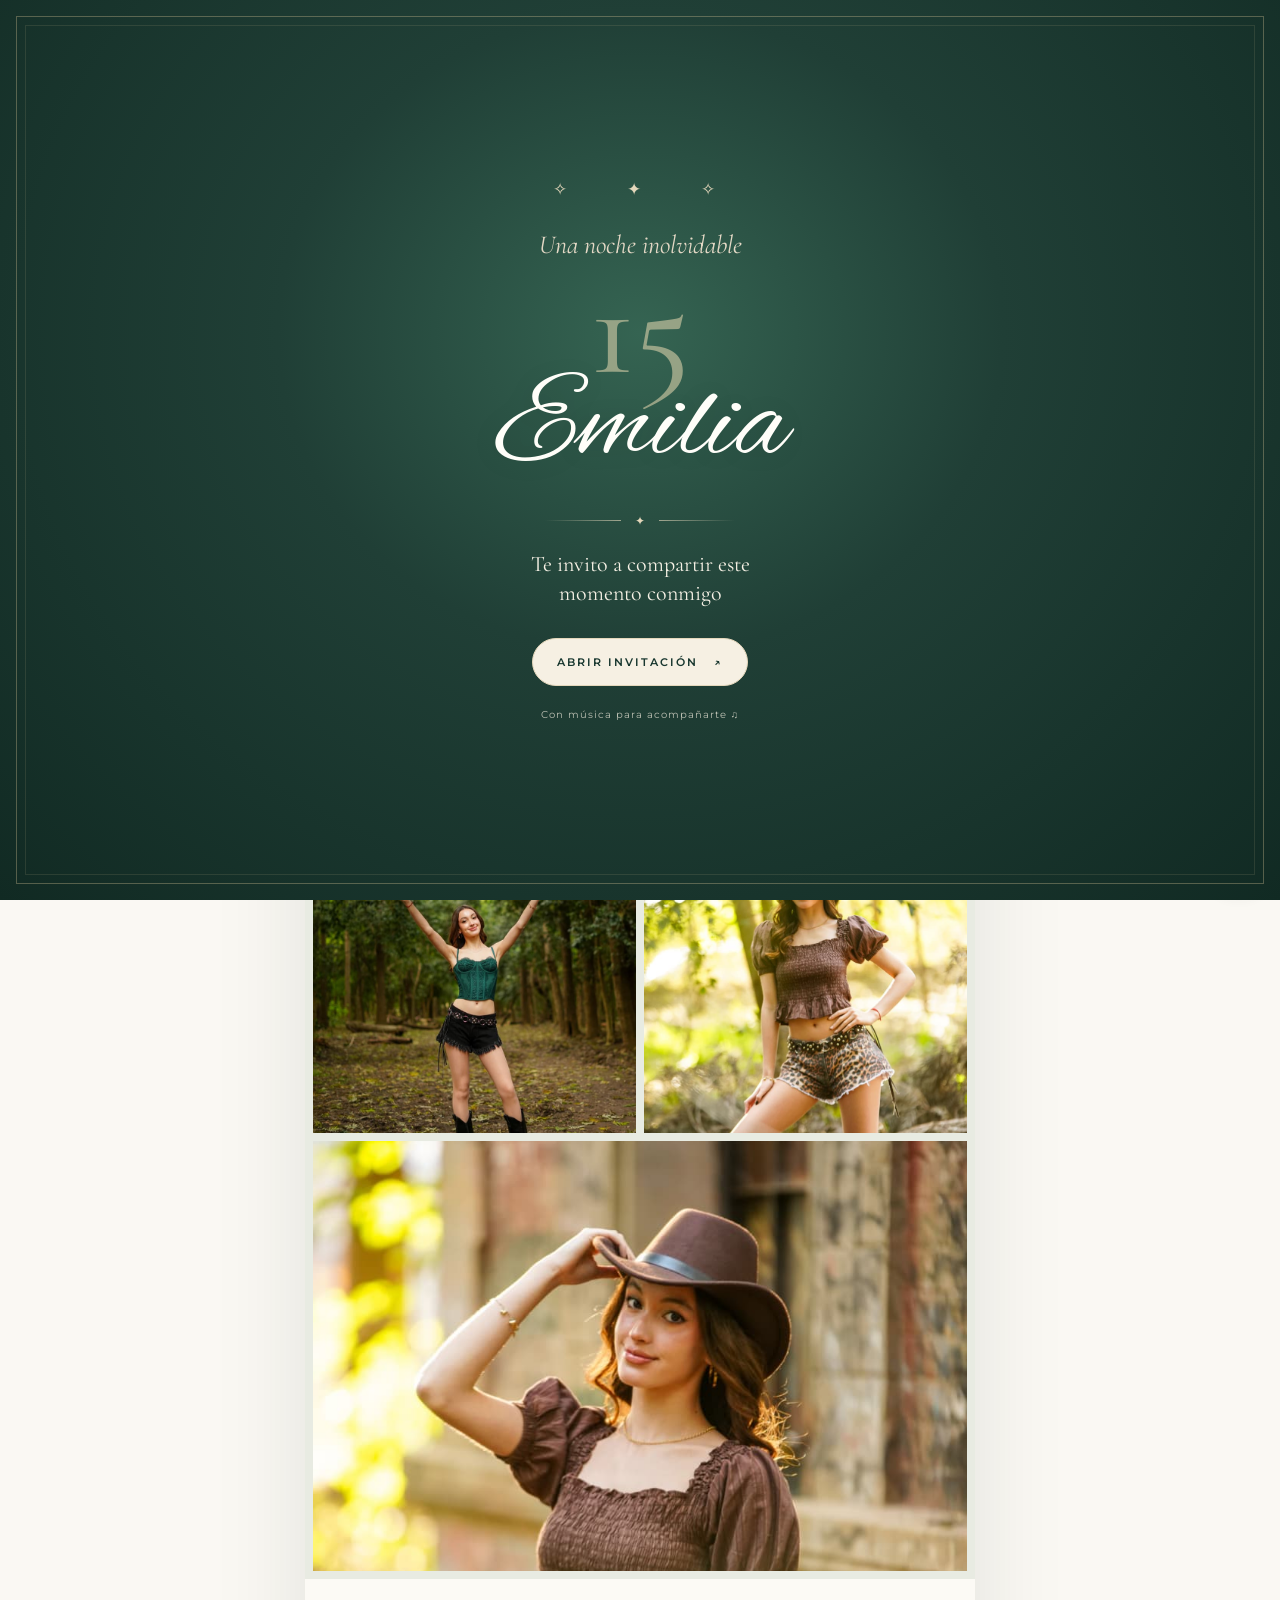
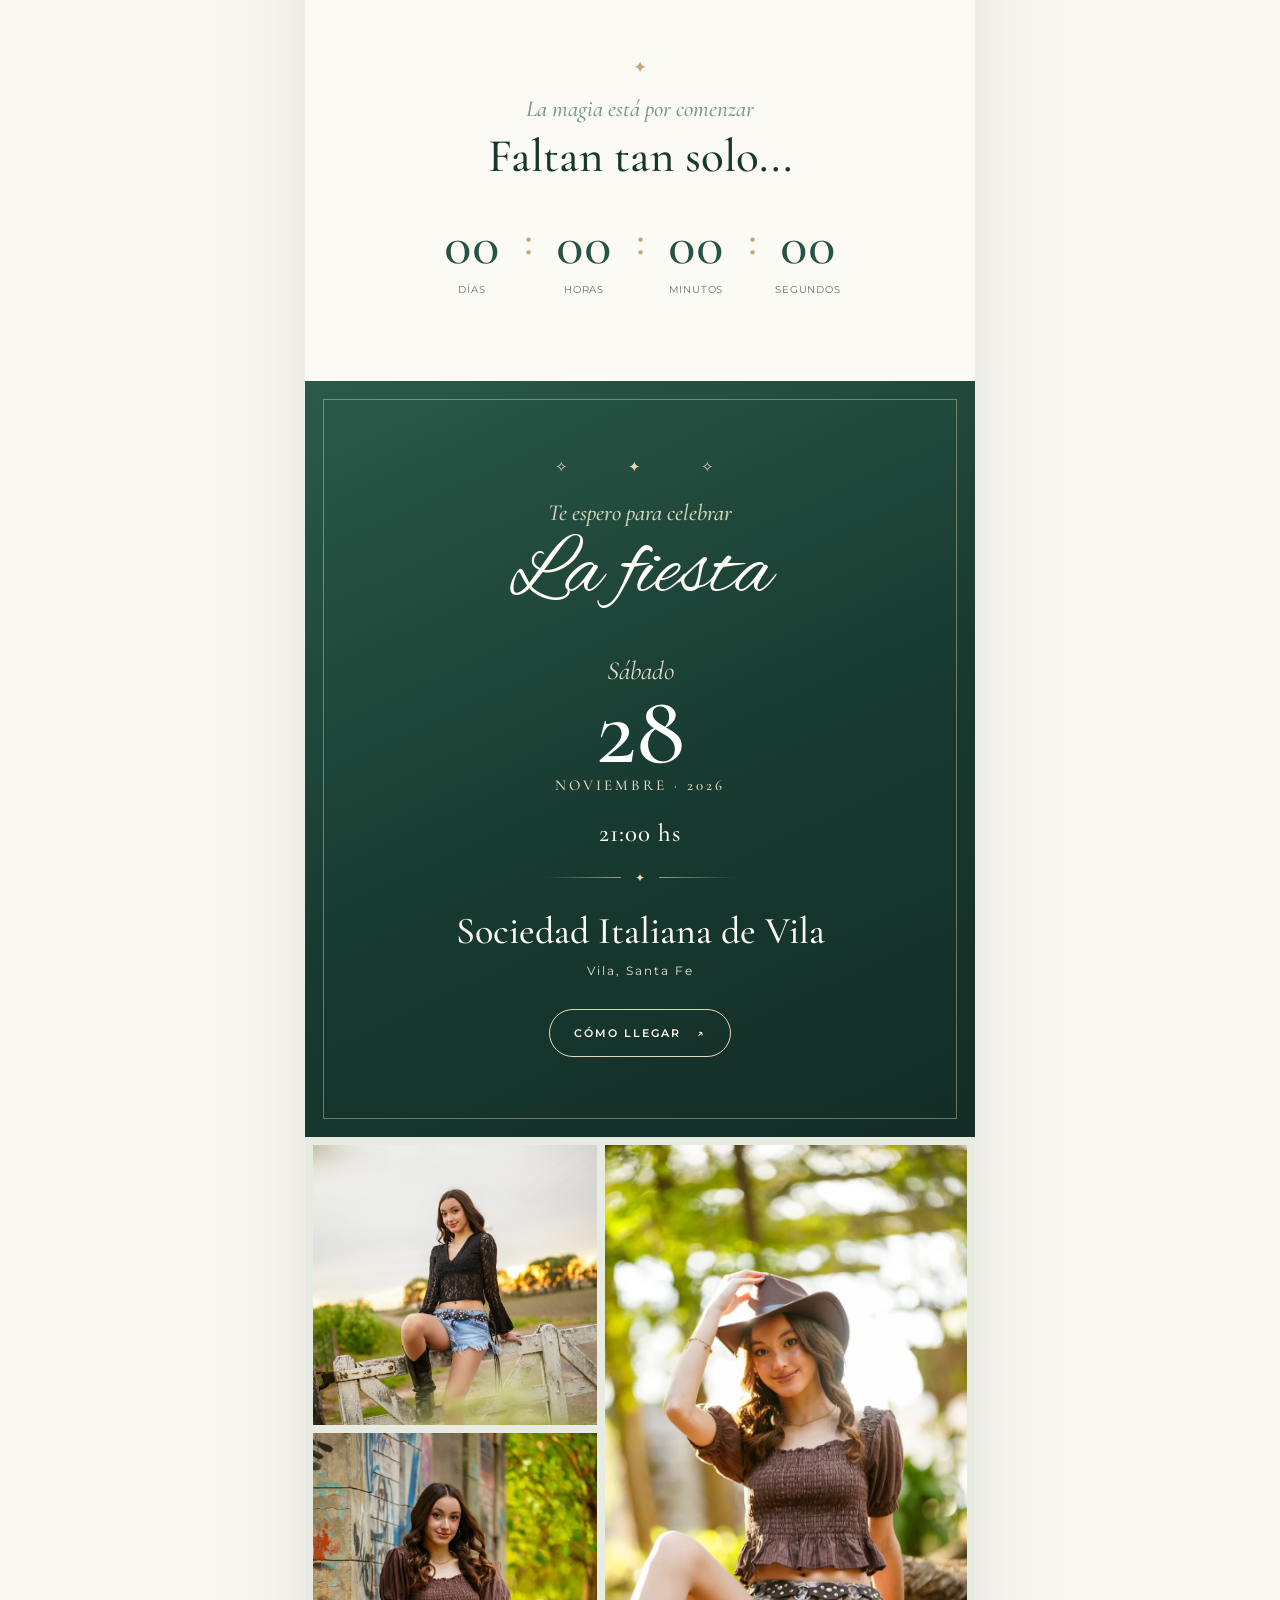
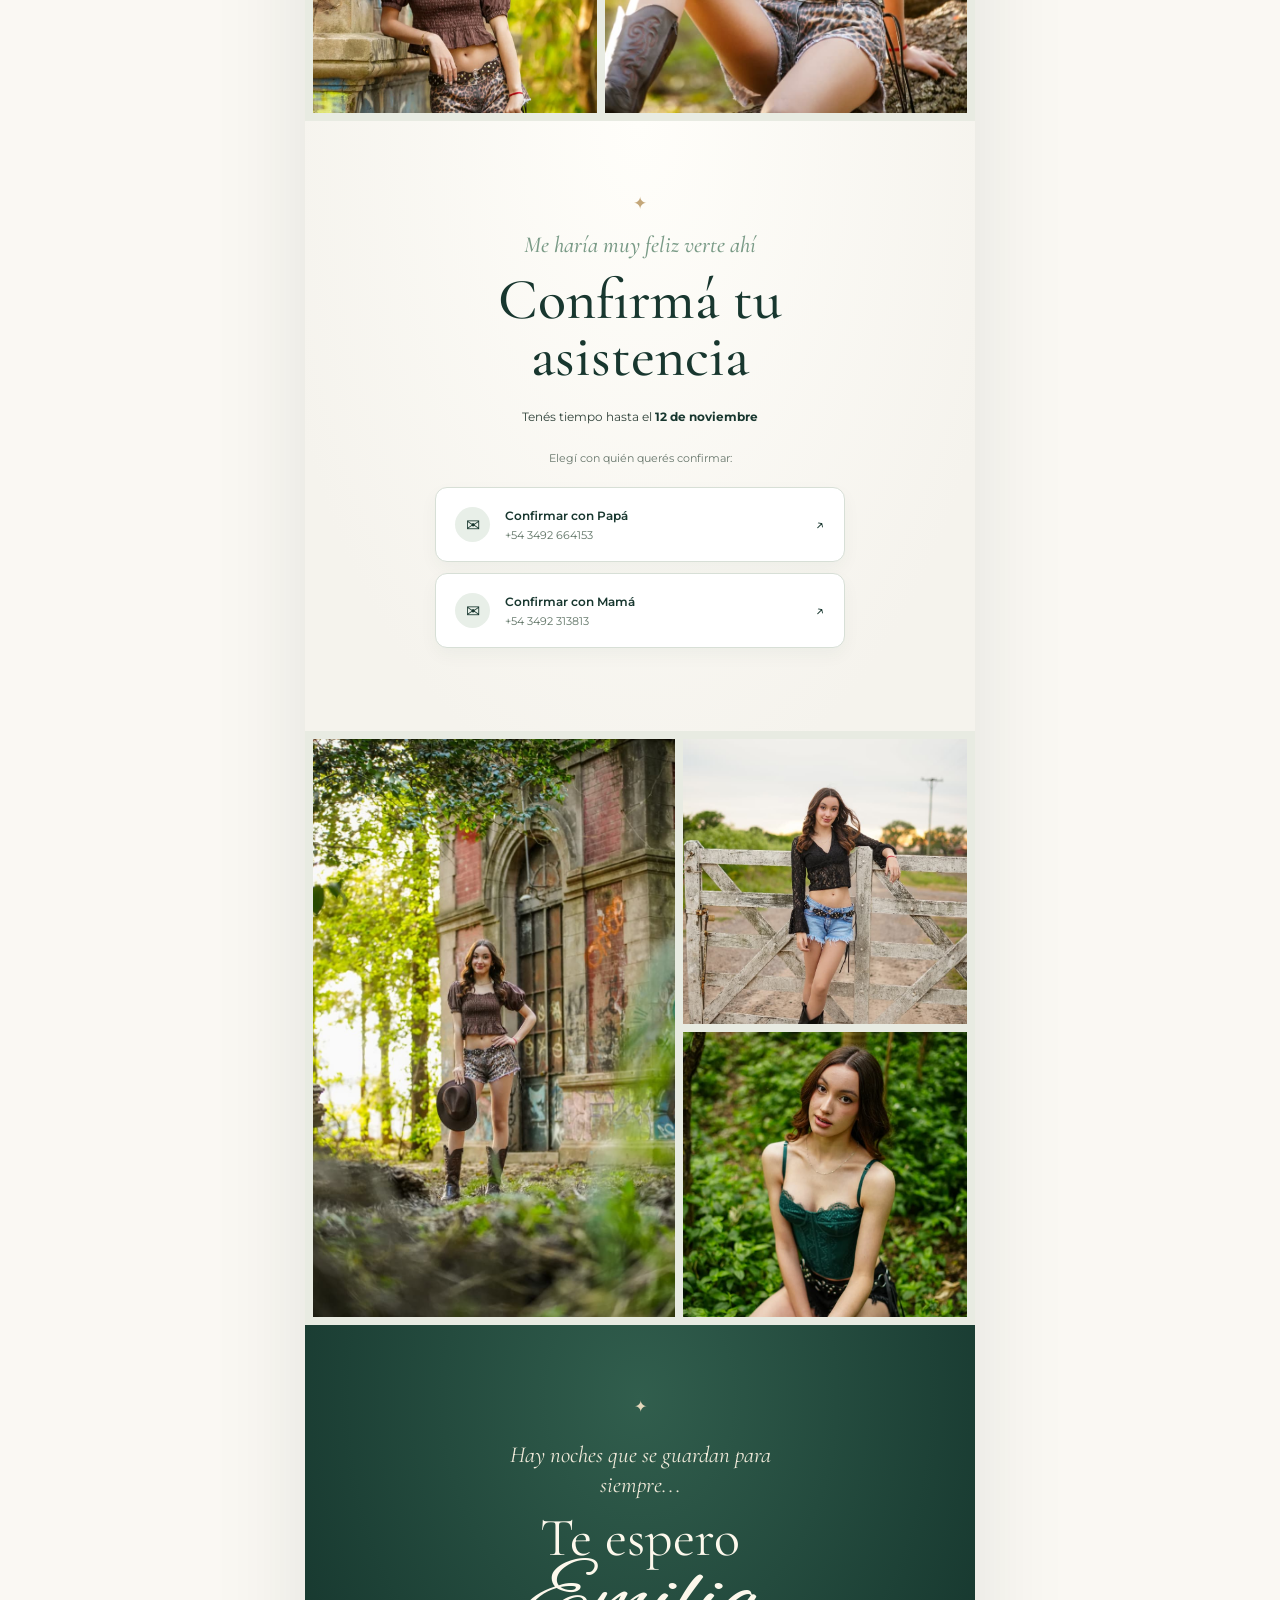
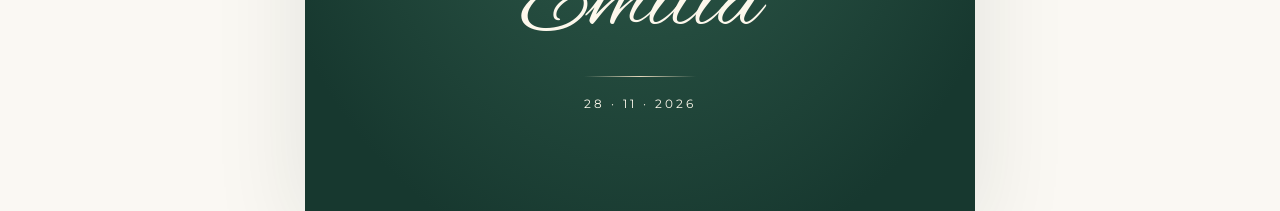
==== commit 0044ed10: "Corregí celu Jimena" ====
--- a/index.html
+++ b/index.html
@@ -2,28 +2,47 @@
 <html lang="es-AR">
   <head>
     <meta charset="UTF-8" />
-    <meta name="viewport" content="width=device-width, initial-scale=1, viewport-fit=cover" />
+    <meta
+      name="viewport"
+      content="width=device-width, initial-scale=1, viewport-fit=cover"
+    />
     <meta name="theme-color" content="#18372f" />
-    <meta name="description" content="Te invito a celebrar mis quince años. Emilia · 28 de noviembre de 2026 · Sociedad Italiana de Vila." />
+    <meta
+      name="description"
+      content="Te invito a celebrar mis quince años. Emilia · 28 de noviembre de 2026 · Sociedad Italiana de Vila."
+    />
     <title>Mis quince años · Emilia</title>
     <link rel="preconnect" href="https://fonts.googleapis.com" />
     <link rel="preconnect" href="https://fonts.gstatic.com" crossorigin />
-    <link href="https://fonts.googleapis.com/css2?family=Alex+Brush&family=Cormorant+Garamond:ital,wght@0,400;0,500;0,600;1,400;1,500&family=Montserrat:wght@300;400;500;600&display=swap" rel="stylesheet" />
+    <link
+      href="https://fonts.googleapis.com/css2?family=Alex+Brush&family=Cormorant+Garamond:ital,wght@0,400;0,500;0,600;1,400;1,500&family=Montserrat:wght@300;400;500;600&display=swap"
+      rel="stylesheet"
+    />
     <link rel="stylesheet" href="css/estilos.css" />
   </head>
   <body class="inicio-bloqueado">
     <canvas id="canvas-fuegos" aria-hidden="true"></canvas>
 
     <!-- Pantalla inicial: el ingreso habilita la música con un gesto del invitado. -->
-    <div class="bienvenida" id="splash" role="dialog" aria-modal="true" aria-labelledby="splash-titulo">
+    <div
+      class="bienvenida"
+      id="splash"
+      role="dialog"
+      aria-modal="true"
+      aria-labelledby="splash-titulo"
+    >
       <div class="bienvenida__marco">
         <span class="ornamento" aria-hidden="true">✧ &nbsp; ✦ &nbsp; ✧</span>
         <p class="bienvenida__kicker">Una noche inolvidable</p>
         <span class="bienvenida__numero">15</span>
         <h2 id="splash-titulo" class="bienvenida__nombre">Emilia</h2>
         <div class="linea-ornamental" aria-hidden="true"><span>✦</span></div>
-        <p class="bienvenida__mensaje">Te invito a compartir este momento conmigo</p>
-        <button type="button" class="boton boton--claro" id="btn-ingresar">Abrir invitación <span aria-hidden="true">↗</span></button>
+        <p class="bienvenida__mensaje">
+          Te invito a compartir este momento conmigo
+        </p>
+        <button type="button" class="boton boton--claro" id="btn-ingresar">
+          Abrir invitación <span aria-hidden="true">↗</span>
+        </button>
         <p class="bienvenida__nota">Con música para acompañarte ♫</p>
       </div>
     </div>
@@ -31,8 +50,17 @@
     <audio id="musica" loop preload="none">
       <source src="audio/musica.mp3" type="audio/mpeg" />
     </audio>
-    <button type="button" id="btn-musica" class="boton-musica" aria-label="Reproducir música" aria-pressed="false" title="Activar o pausar la música">
-      <svg viewBox="0 0 24 24" fill="currentColor" aria-hidden="true"><path d="M12 3v10.55A4 4 0 1 0 14 17V7h4V3h-6z" /></svg>
+    <button
+      type="button"
+      id="btn-musica"
+      class="boton-musica"
+      aria-label="Reproducir música"
+      aria-pressed="false"
+      title="Activar o pausar la música"
+    >
+      <svg viewBox="0 0 24 24" fill="currentColor" aria-hidden="true">
+        <path d="M12 3v10.55A4 4 0 1 0 14 17V7h4V3h-6z" />
+      </svg>
       <span id="estado-musica" class="sr-only">Música pausada</span>
     </button>
 
@@ -41,80 +69,208 @@
         <div class="portada__decoracion" aria-hidden="true">✦</div>
         <p class="portada__encabezado">Mis quince años</p>
         <h1 class="portada__nombre">Emilia</h1>
-        <div class="linea-ornamental linea-ornamental--oscura" aria-hidden="true"><span>✧</span></div>
+        <div
+          class="linea-ornamental linea-ornamental--oscura"
+          aria-hidden="true"
+        >
+          <span>✧</span>
+        </div>
         <p class="portada__frase" id="frase-bienvenida">
           Hay momentos especiales por sí solos,<br class="salto-escritorio" />
-          pero compartirlos con quienes más quiero<br class="salto-escritorio" />
+          pero compartirlos con quienes más quiero<br
+            class="salto-escritorio"
+          />
           los hace inolvidables.
         </p>
-        <div class="portada__fecha"><span>28</span><span class="portada__fecha-divisor"></span><span>Noviembre<br />2026</span></div>
-        <p class="portada__deslizar">Deslizá para descubrir <span aria-hidden="true">↓</span></p>
+        <div class="portada__fecha">
+          <span>28</span><span class="portada__fecha-divisor"></span
+          ><span>Noviembre<br />2026</span>
+        </div>
+        <p class="portada__deslizar">
+          Deslizá para descubrir <span aria-hidden="true">↓</span>
+        </p>
       </header>
 
       <!-- Collage 01: el orden visual y del HTML es EMILIA1, 2, 3. -->
-      <section class="fotografias fotografias--uno" aria-label="Fotos de Emilia, primera parte">
-        <figure class="foto foto--1"><img src="img/EMILIA1.jpeg" alt="Emilia con globos dorados de sus quince años" fetchpriority="high" /></figure>
-        <figure class="foto foto--2"><img src="img/EMILIA2.jpeg" alt="Emilia durante su sesión de fotos" loading="lazy" /></figure>
-        <figure class="foto foto--3"><img src="img/EMILIA3.jpeg" alt="Retrato de Emilia con sombrero" loading="lazy" /></figure>
+      <section
+        class="fotografias fotografias--uno"
+        aria-label="Fotos de Emilia, primera parte"
+      >
+        <figure class="foto foto--1">
+          <img
+            src="img/EMILIA1.jpeg"
+            alt="Emilia con globos dorados de sus quince años"
+            fetchpriority="high"
+          />
+        </figure>
+        <figure class="foto foto--2">
+          <img
+            src="img/EMILIA2.jpeg"
+            alt="Emilia durante su sesión de fotos"
+            loading="lazy"
+          />
+        </figure>
+        <figure class="foto foto--3">
+          <img
+            src="img/EMILIA3.jpeg"
+            alt="Retrato de Emilia con sombrero"
+            loading="lazy"
+          />
+        </figure>
       </section>
 
       <section class="cuenta" aria-labelledby="titulo-cuenta">
         <span class="detalle-decorativo" aria-hidden="true">✦</span>
         <p class="seccion__pre">La magia está por comenzar</p>
         <h2 id="titulo-cuenta" class="seccion__titulo">Faltan tan solo...</h2>
-        <div class="temporizador" role="timer" aria-label="Cuenta regresiva para la fiesta">
-          <div class="bloque-tiempo"><span class="cifra" id="dias">00</span><span class="etiqueta">Días</span></div>
+        <div
+          class="temporizador"
+          role="timer"
+          aria-label="Cuenta regresiva para la fiesta"
+        >
+          <div class="bloque-tiempo">
+            <span class="cifra" id="dias">00</span
+            ><span class="etiqueta">Días</span>
+          </div>
           <span class="dos-puntos" aria-hidden="true">:</span>
-          <div class="bloque-tiempo"><span class="cifra" id="horas">00</span><span class="etiqueta">Horas</span></div>
+          <div class="bloque-tiempo">
+            <span class="cifra" id="horas">00</span
+            ><span class="etiqueta">Horas</span>
+          </div>
           <span class="dos-puntos" aria-hidden="true">:</span>
-          <div class="bloque-tiempo"><span class="cifra" id="minutos">00</span><span class="etiqueta">Minutos</span></div>
+          <div class="bloque-tiempo">
+            <span class="cifra" id="minutos">00</span
+            ><span class="etiqueta">Minutos</span>
+          </div>
           <span class="dos-puntos" aria-hidden="true">:</span>
-          <div class="bloque-tiempo"><span class="cifra" id="segundos">00</span><span class="etiqueta">Segundos</span></div>
+          <div class="bloque-tiempo">
+            <span class="cifra" id="segundos">00</span
+            ><span class="etiqueta">Segundos</span>
+          </div>
         </div>
       </section>
 
       <section class="fiesta" aria-labelledby="titulo-fiesta">
         <div class="fiesta__contenido">
-          <span class="ornamento fiesta__ornamento" aria-hidden="true">✧ &nbsp; ✦ &nbsp; ✧</span>
-          <p class="seccion__pre seccion__pre--clara">Te espero para celebrar</p>
+          <span class="ornamento fiesta__ornamento" aria-hidden="true"
+            >✧ &nbsp; ✦ &nbsp; ✧</span
+          >
+          <p class="seccion__pre seccion__pre--clara">
+            Te espero para celebrar
+          </p>
           <h2 id="titulo-fiesta" class="fiesta__titulo">La fiesta</h2>
-          <div class="fiesta__fecha"><span class="fiesta__dia">Sábado</span><strong>28</strong><span class="fiesta__mes">Noviembre · 2026</span></div>
+          <div class="fiesta__fecha">
+            <span class="fiesta__dia">Sábado</span><strong>28</strong
+            ><span class="fiesta__mes">Noviembre · 2026</span>
+          </div>
           <p class="fiesta__hora">21:00 hs</p>
           <div class="linea-ornamental" aria-hidden="true"><span>✦</span></div>
           <h3 class="fiesta__lugar">Sociedad Italiana de Vila</h3>
           <p class="fiesta__localidad">Vila, Santa Fe</p>
-          <a class="boton boton--contorno" href="https://www.google.com/maps/search/?api=1&amp;query=Sociedad+Italiana+de+Vila+Santa+Fe" target="_blank" rel="noopener noreferrer">Cómo llegar <span aria-hidden="true">↗</span></a>
+          <a
+            class="boton boton--contorno"
+            href="https://www.google.com/maps/search/?api=1&amp;query=Sociedad+Italiana+de+Vila+Santa+Fe"
+            target="_blank"
+            rel="noopener noreferrer"
+            >Cómo llegar <span aria-hidden="true">↗</span></a
+          >
         </div>
       </section>
 
       <!-- Collage 02: EMILIA4 y 5 apiladas; EMILIA6 ocupa el alto de las dos. -->
-      <section class="fotografias fotografias--dos" aria-label="Fotos de Emilia, segunda parte">
-        <figure class="foto foto--4"><img src="img/EMILIA4.jpeg" alt="Emilia sentada en una cerca al atardecer" loading="lazy" /></figure>
-        <figure class="foto foto--5"><img src="img/EMILIA5.jpeg" alt="Emilia junto a una construcción antigua" loading="lazy" /></figure>
-        <figure class="foto foto--6"><img src="img/EMILIA6.jpeg" alt="Emilia con sombrero en el bosque" loading="lazy" /></figure>
+      <section
+        class="fotografias fotografias--dos"
+        aria-label="Fotos de Emilia, segunda parte"
+      >
+        <figure class="foto foto--4">
+          <img
+            src="img/EMILIA4.jpeg"
+            alt="Emilia sentada en una cerca al atardecer"
+            loading="lazy"
+          />
+        </figure>
+        <figure class="foto foto--5">
+          <img
+            src="img/EMILIA5.jpeg"
+            alt="Emilia junto a una construcción antigua"
+            loading="lazy"
+          />
+        </figure>
+        <figure class="foto foto--6">
+          <img
+            src="img/EMILIA6.jpeg"
+            alt="Emilia con sombrero en el bosque"
+            loading="lazy"
+          />
+        </figure>
       </section>
 
       <section class="confirmacion" aria-labelledby="titulo-confirmacion">
         <span class="detalle-decorativo" aria-hidden="true">✦</span>
         <p class="seccion__pre">Me haría muy feliz verte ahí</p>
-        <h2 id="titulo-confirmacion" class="confirmacion__titulo">Confirmá tu asistencia</h2>
-        <p class="confirmacion__plazo">Tenés tiempo hasta el <strong>12 de noviembre</strong></p>
+        <h2 id="titulo-confirmacion" class="confirmacion__titulo">
+          Confirmá tu asistencia
+        </h2>
+        <p class="confirmacion__plazo">
+          Tenés tiempo hasta el <strong>12 de noviembre</strong>
+        </p>
         <p class="confirmacion__ayuda">Elegí con quién querés confirmar:</p>
         <div class="confirmacion__acciones">
-          <a class="contacto" href="https://wa.me/5493492664153?text=Hola%2C%20quiero%20confirmar%20mi%20asistencia%20a%20los%2015%20de%20Emilia.%20Mi%20nombre%20es%3A%20" target="_blank" rel="noopener noreferrer" aria-label="Confirmar asistencia con papá por WhatsApp">
-            <span class="contacto__icono" aria-hidden="true">✉</span><span class="contacto__texto"><strong>Confirmar con Papá</strong><small>+54 3492 664153</small></span><span aria-hidden="true">↗</span>
+          <a
+            class="contacto"
+            href="https://wa.me/5493492664153?text=Hola%2C%20quiero%20confirmar%20mi%20asistencia%20a%20los%2015%20de%20Emilia.%20Mi%20nombre%20es%3A%20"
+            target="_blank"
+            rel="noopener noreferrer"
+            aria-label="Confirmar asistencia con papá por WhatsApp"
+          >
+            <span class="contacto__icono" aria-hidden="true">✉</span
+            ><span class="contacto__texto"
+              ><strong>Confirmar con Papá</strong
+              ><small>+54 3492 664153</small></span
+            ><span aria-hidden="true">↗</span>
           </a>
-          <a class="contacto" href="https://wa.me/5493492313815?text=Hola%2C%20quiero%20confirmar%20mi%20asistencia%20a%20los%2015%20de%20Emilia.%20Mi%20nombre%20es%3A%20" target="_blank" rel="noopener noreferrer" aria-label="Confirmar asistencia con mamá por WhatsApp">
-            <span class="contacto__icono" aria-hidden="true">✉</span><span class="contacto__texto"><strong>Confirmar con Mamá</strong><small>+54 3492 313815</small></span><span aria-hidden="true">↗</span>
+          <a
+            class="contacto"
+            href="https://wa.me/5493492313813?text=Hola%2C%20quiero%20confirmar%20mi%20asistencia%20a%20los%2015%20de%20Emilia.%20Mi%20nombre%20es%3A%20"
+            target="_blank"
+            rel="noopener noreferrer"
+            aria-label="Confirmar asistencia con mamá por WhatsApp"
+          >
+            <span class="contacto__icono" aria-hidden="true">✉</span
+            ><span class="contacto__texto"
+              ><strong>Confirmar con Mamá</strong
+              ><small>+54 3492 313813</small></span
+            ><span aria-hidden="true">↗</span>
           </a>
         </div>
       </section>
 
       <!-- Collage 03: EMILIA7 grande, EMILIA8 y 9 a su lado. -->
-      <section class="fotografias fotografias--tres" aria-label="Fotos de Emilia, tercera parte">
-        <figure class="foto foto--7"><img src="img/EMILIA7.jpeg" alt="Emilia en el jardín de una construcción antigua" loading="lazy" /></figure>
-        <figure class="foto foto--8"><img src="img/EMILIA8.jpeg" alt="Emilia apoyada en una cerca de madera" loading="lazy" /></figure>
-        <figure class="foto foto--9"><img src="img/EMILIA9.jpeg" alt="Retrato de Emilia en un jardín verde" loading="lazy" /></figure>
+      <section
+        class="fotografias fotografias--tres"
+        aria-label="Fotos de Emilia, tercera parte"
+      >
+        <figure class="foto foto--7">
+          <img
+            src="img/EMILIA7.jpeg"
+            alt="Emilia en el jardín de una construcción antigua"
+            loading="lazy"
+          />
+        </figure>
+        <figure class="foto foto--8">
+          <img
+            src="img/EMILIA8.jpeg"
+            alt="Emilia apoyada en una cerca de madera"
+            loading="lazy"
+          />
+        </figure>
+        <figure class="foto foto--9">
+          <img
+            src="img/EMILIA9.jpeg"
+            alt="Retrato de Emilia en un jardín verde"
+            loading="lazy"
+          />
+        </figure>
       </section>
 
       <footer class="cierre">
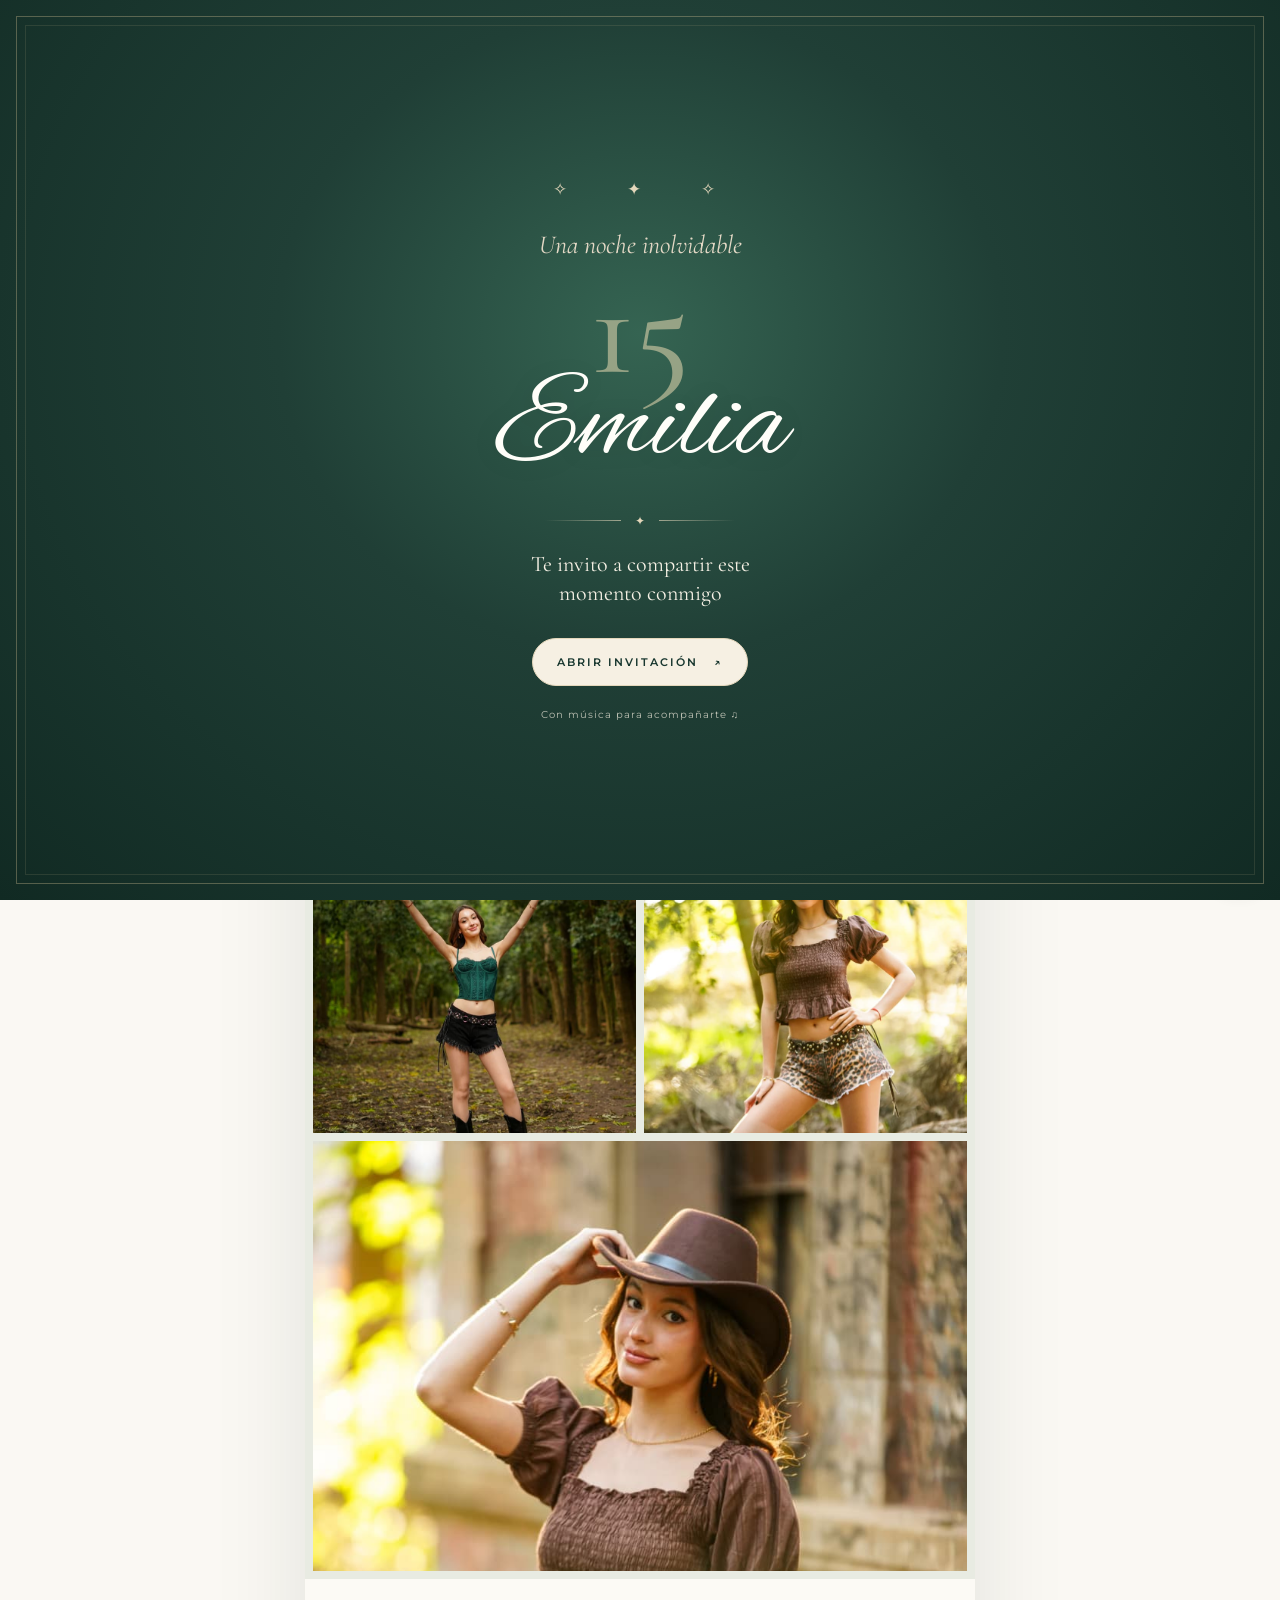
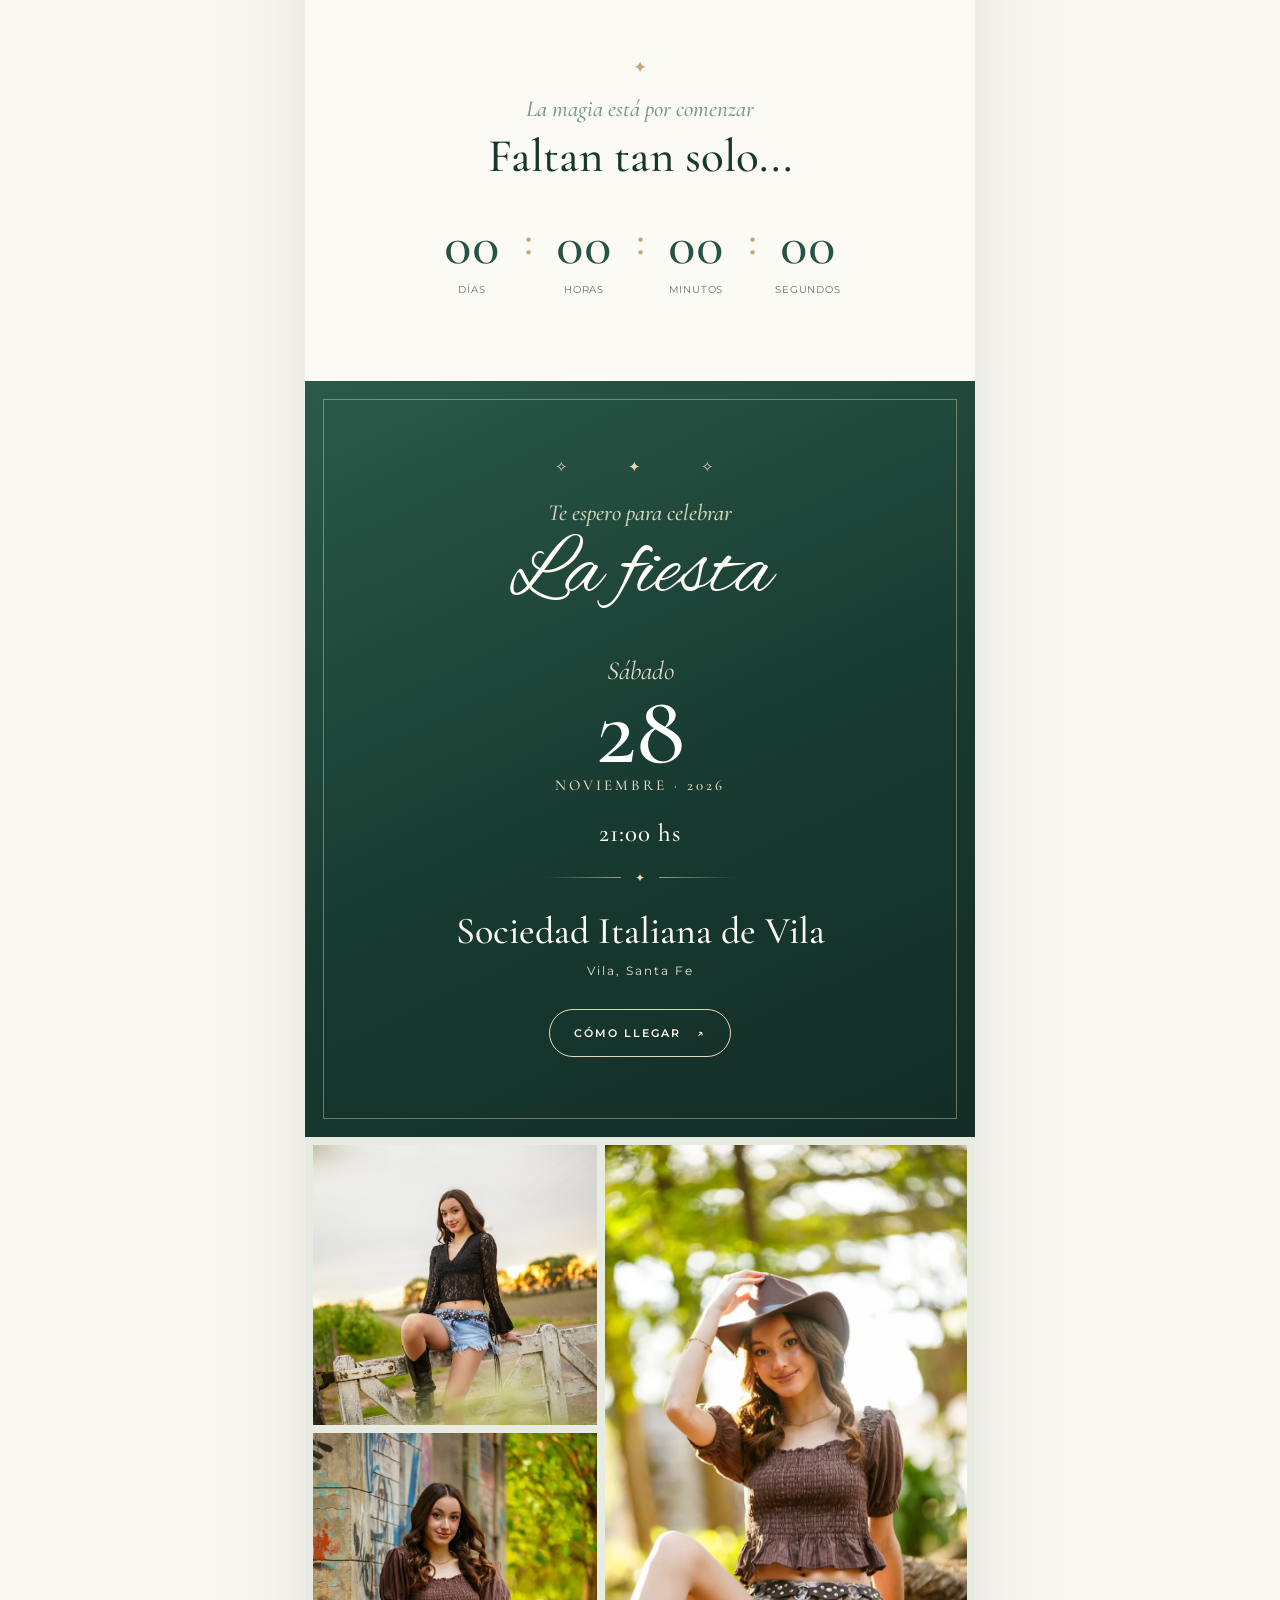
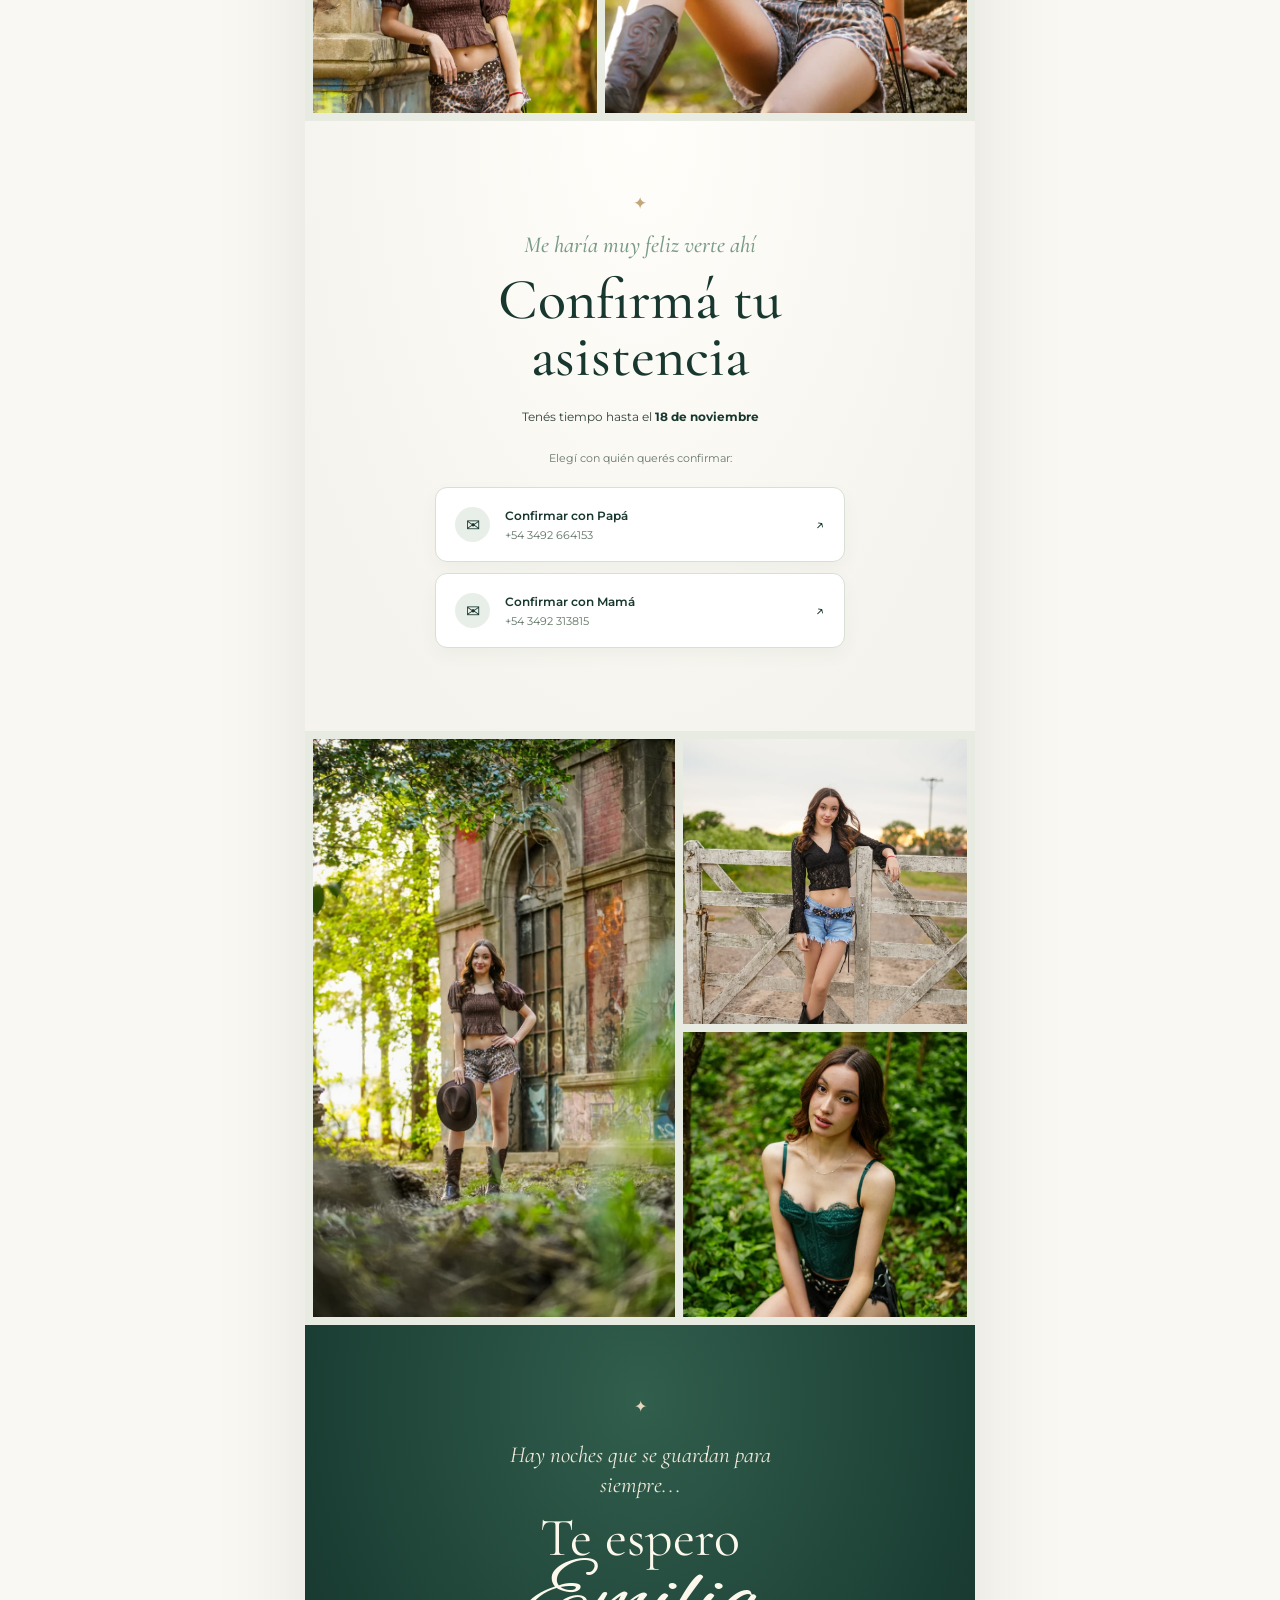
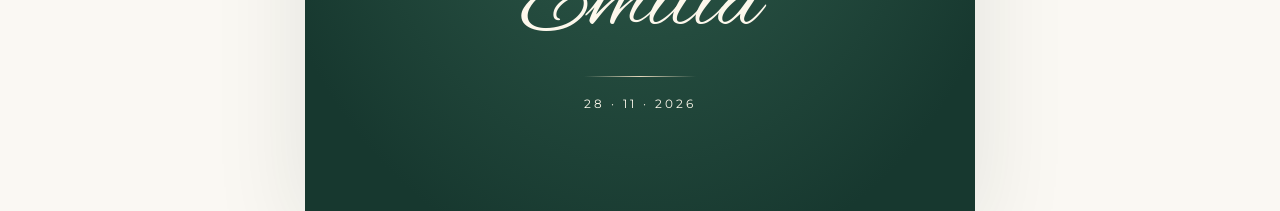
==== commit 3b31a274: "4 invitaciones" ====
--- a/index.html
+++ b/index.html
@@ -2,47 +2,28 @@
 <html lang="es-AR">
   <head>
     <meta charset="UTF-8" />
-    <meta
-      name="viewport"
-      content="width=device-width, initial-scale=1, viewport-fit=cover"
-    />
+    <meta name="viewport" content="width=device-width, initial-scale=1, viewport-fit=cover" />
     <meta name="theme-color" content="#18372f" />
-    <meta
-      name="description"
-      content="Te invito a celebrar mis quince años. Emilia · 28 de noviembre de 2026 · Sociedad Italiana de Vila."
-    />
+    <meta name="description" content="Te invito a celebrar mis quince años. Emilia · 28 de noviembre de 2026 · Sociedad Italiana de Vila." />
     <title>Mis quince años · Emilia</title>
     <link rel="preconnect" href="https://fonts.googleapis.com" />
     <link rel="preconnect" href="https://fonts.gstatic.com" crossorigin />
-    <link
-      href="https://fonts.googleapis.com/css2?family=Alex+Brush&family=Cormorant+Garamond:ital,wght@0,400;0,500;0,600;1,400;1,500&family=Montserrat:wght@300;400;500;600&display=swap"
-      rel="stylesheet"
-    />
+    <link href="https://fonts.googleapis.com/css2?family=Alex+Brush&family=Cormorant+Garamond:ital,wght@0,400;0,500;0,600;1,400;1,500&family=Montserrat:wght@300;400;500;600&display=swap" rel="stylesheet" />
     <link rel="stylesheet" href="css/estilos.css" />
   </head>
   <body class="inicio-bloqueado">
     <canvas id="canvas-fuegos" aria-hidden="true"></canvas>
 
     <!-- Pantalla inicial: el ingreso habilita la música con un gesto del invitado. -->
-    <div
-      class="bienvenida"
-      id="splash"
-      role="dialog"
-      aria-modal="true"
-      aria-labelledby="splash-titulo"
-    >
+    <div class="bienvenida" id="splash" role="dialog" aria-modal="true" aria-labelledby="splash-titulo">
       <div class="bienvenida__marco">
         <span class="ornamento" aria-hidden="true">✧ &nbsp; ✦ &nbsp; ✧</span>
         <p class="bienvenida__kicker">Una noche inolvidable</p>
         <span class="bienvenida__numero">15</span>
         <h2 id="splash-titulo" class="bienvenida__nombre">Emilia</h2>
         <div class="linea-ornamental" aria-hidden="true"><span>✦</span></div>
-        <p class="bienvenida__mensaje">
-          Te invito a compartir este momento conmigo
-        </p>
-        <button type="button" class="boton boton--claro" id="btn-ingresar">
-          Abrir invitación <span aria-hidden="true">↗</span>
-        </button>
+        <p class="bienvenida__mensaje">Te invito a compartir este momento conmigo</p>
+        <button type="button" class="boton boton--claro" id="btn-ingresar">Abrir invitación <span aria-hidden="true">↗</span></button>
         <p class="bienvenida__nota">Con música para acompañarte ♫</p>
       </div>
     </div>
@@ -50,17 +31,8 @@
     <audio id="musica" loop preload="none">
       <source src="audio/musica.mp3" type="audio/mpeg" />
     </audio>
-    <button
-      type="button"
-      id="btn-musica"
-      class="boton-musica"
-      aria-label="Reproducir música"
-      aria-pressed="false"
-      title="Activar o pausar la música"
-    >
-      <svg viewBox="0 0 24 24" fill="currentColor" aria-hidden="true">
-        <path d="M12 3v10.55A4 4 0 1 0 14 17V7h4V3h-6z" />
-      </svg>
+    <button type="button" id="btn-musica" class="boton-musica" aria-label="Reproducir música" aria-pressed="false" title="Activar o pausar la música">
+      <svg viewBox="0 0 24 24" fill="currentColor" aria-hidden="true"><path d="M12 3v10.55A4 4 0 1 0 14 17V7h4V3h-6z" /></svg>
       <span id="estado-musica" class="sr-only">Música pausada</span>
     </button>
 
@@ -69,208 +41,80 @@
         <div class="portada__decoracion" aria-hidden="true">✦</div>
         <p class="portada__encabezado">Mis quince años</p>
         <h1 class="portada__nombre">Emilia</h1>
-        <div
-          class="linea-ornamental linea-ornamental--oscura"
-          aria-hidden="true"
-        >
-          <span>✧</span>
-        </div>
+        <div class="linea-ornamental linea-ornamental--oscura" aria-hidden="true"><span>✧</span></div>
         <p class="portada__frase" id="frase-bienvenida">
           Hay momentos especiales por sí solos,<br class="salto-escritorio" />
-          pero compartirlos con quienes más quiero<br
-            class="salto-escritorio"
-          />
+          pero compartirlos con quienes más quiero<br class="salto-escritorio" />
           los hace inolvidables.
         </p>
-        <div class="portada__fecha">
-          <span>28</span><span class="portada__fecha-divisor"></span
-          ><span>Noviembre<br />2026</span>
-        </div>
-        <p class="portada__deslizar">
-          Deslizá para descubrir <span aria-hidden="true">↓</span>
-        </p>
+        <div class="portada__fecha"><span>28</span><span class="portada__fecha-divisor"></span><span>Noviembre<br />2026</span></div>
+        <p class="portada__deslizar">Deslizá para descubrir <span aria-hidden="true">↓</span></p>
       </header>
 
       <!-- Collage 01: el orden visual y del HTML es EMILIA1, 2, 3. -->
-      <section
-        class="fotografias fotografias--uno"
-        aria-label="Fotos de Emilia, primera parte"
-      >
-        <figure class="foto foto--1">
-          <img
-            src="img/EMILIA1.jpeg"
-            alt="Emilia con globos dorados de sus quince años"
-            fetchpriority="high"
-          />
-        </figure>
-        <figure class="foto foto--2">
-          <img
-            src="img/EMILIA2.jpeg"
-            alt="Emilia durante su sesión de fotos"
-            loading="lazy"
-          />
-        </figure>
-        <figure class="foto foto--3">
-          <img
-            src="img/EMILIA3.jpeg"
-            alt="Retrato de Emilia con sombrero"
-            loading="lazy"
-          />
-        </figure>
+      <section class="fotografias fotografias--uno" aria-label="Fotos de Emilia, primera parte">
+        <figure class="foto foto--1"><img src="img/EMILIA1.jpeg" alt="Emilia con globos dorados de sus quince años" fetchpriority="high" /></figure>
+        <figure class="foto foto--2"><img src="img/EMILIA2.jpeg" alt="Emilia durante su sesión de fotos" loading="lazy" /></figure>
+        <figure class="foto foto--3"><img src="img/EMILIA3.jpeg" alt="Retrato de Emilia con sombrero" loading="lazy" /></figure>
       </section>
 
       <section class="cuenta" aria-labelledby="titulo-cuenta">
         <span class="detalle-decorativo" aria-hidden="true">✦</span>
         <p class="seccion__pre">La magia está por comenzar</p>
         <h2 id="titulo-cuenta" class="seccion__titulo">Faltan tan solo...</h2>
-        <div
-          class="temporizador"
-          role="timer"
-          aria-label="Cuenta regresiva para la fiesta"
-        >
-          <div class="bloque-tiempo">
-            <span class="cifra" id="dias">00</span
-            ><span class="etiqueta">Días</span>
-          </div>
+        <div class="temporizador" role="timer" aria-label="Cuenta regresiva para la fiesta">
+          <div class="bloque-tiempo"><span class="cifra" id="dias">00</span><span class="etiqueta">Días</span></div>
           <span class="dos-puntos" aria-hidden="true">:</span>
-          <div class="bloque-tiempo">
-            <span class="cifra" id="horas">00</span
-            ><span class="etiqueta">Horas</span>
-          </div>
+          <div class="bloque-tiempo"><span class="cifra" id="horas">00</span><span class="etiqueta">Horas</span></div>
           <span class="dos-puntos" aria-hidden="true">:</span>
-          <div class="bloque-tiempo">
-            <span class="cifra" id="minutos">00</span
-            ><span class="etiqueta">Minutos</span>
-          </div>
+          <div class="bloque-tiempo"><span class="cifra" id="minutos">00</span><span class="etiqueta">Minutos</span></div>
           <span class="dos-puntos" aria-hidden="true">:</span>
-          <div class="bloque-tiempo">
-            <span class="cifra" id="segundos">00</span
-            ><span class="etiqueta">Segundos</span>
-          </div>
+          <div class="bloque-tiempo"><span class="cifra" id="segundos">00</span><span class="etiqueta">Segundos</span></div>
         </div>
       </section>
 
       <section class="fiesta" aria-labelledby="titulo-fiesta">
         <div class="fiesta__contenido">
-          <span class="ornamento fiesta__ornamento" aria-hidden="true"
-            >✧ &nbsp; ✦ &nbsp; ✧</span
-          >
-          <p class="seccion__pre seccion__pre--clara">
-            Te espero para celebrar
-          </p>
+          <span class="ornamento fiesta__ornamento" aria-hidden="true">✧ &nbsp; ✦ &nbsp; ✧</span>
+          <p class="seccion__pre seccion__pre--clara">Te espero para celebrar</p>
           <h2 id="titulo-fiesta" class="fiesta__titulo">La fiesta</h2>
-          <div class="fiesta__fecha">
-            <span class="fiesta__dia">Sábado</span><strong>28</strong
-            ><span class="fiesta__mes">Noviembre · 2026</span>
-          </div>
+          <div class="fiesta__fecha"><span class="fiesta__dia">Sábado</span><strong>28</strong><span class="fiesta__mes">Noviembre · 2026</span></div>
           <p class="fiesta__hora">21:00 hs</p>
           <div class="linea-ornamental" aria-hidden="true"><span>✦</span></div>
           <h3 class="fiesta__lugar">Sociedad Italiana de Vila</h3>
           <p class="fiesta__localidad">Vila, Santa Fe</p>
-          <a
-            class="boton boton--contorno"
-            href="https://www.google.com/maps/search/?api=1&amp;query=Sociedad+Italiana+de+Vila+Santa+Fe"
-            target="_blank"
-            rel="noopener noreferrer"
-            >Cómo llegar <span aria-hidden="true">↗</span></a
-          >
+          <a class="boton boton--contorno" href="https://www.google.com/maps/search/?api=1&amp;query=Sociedad+Italiana+de+Vila+Santa+Fe" target="_blank" rel="noopener noreferrer">Cómo llegar <span aria-hidden="true">↗</span></a>
         </div>
       </section>
 
       <!-- Collage 02: EMILIA4 y 5 apiladas; EMILIA6 ocupa el alto de las dos. -->
-      <section
-        class="fotografias fotografias--dos"
-        aria-label="Fotos de Emilia, segunda parte"
-      >
-        <figure class="foto foto--4">
-          <img
-            src="img/EMILIA4.jpeg"
-            alt="Emilia sentada en una cerca al atardecer"
-            loading="lazy"
-          />
-        </figure>
-        <figure class="foto foto--5">
-          <img
-            src="img/EMILIA5.jpeg"
-            alt="Emilia junto a una construcción antigua"
-            loading="lazy"
-          />
-        </figure>
-        <figure class="foto foto--6">
-          <img
-            src="img/EMILIA6.jpeg"
-            alt="Emilia con sombrero en el bosque"
-            loading="lazy"
-          />
-        </figure>
+      <section class="fotografias fotografias--dos" aria-label="Fotos de Emilia, segunda parte">
+        <figure class="foto foto--4"><img src="img/EMILIA4.jpeg" alt="Emilia sentada en una cerca al atardecer" loading="lazy" /></figure>
+        <figure class="foto foto--5"><img src="img/EMILIA5.jpeg" alt="Emilia junto a una construcción antigua" loading="lazy" /></figure>
+        <figure class="foto foto--6"><img src="img/EMILIA6.jpeg" alt="Emilia con sombrero en el bosque" loading="lazy" /></figure>
       </section>
 
       <section class="confirmacion" aria-labelledby="titulo-confirmacion">
         <span class="detalle-decorativo" aria-hidden="true">✦</span>
         <p class="seccion__pre">Me haría muy feliz verte ahí</p>
-        <h2 id="titulo-confirmacion" class="confirmacion__titulo">
-          Confirmá tu asistencia
-        </h2>
-        <p class="confirmacion__plazo">
-          Tenés tiempo hasta el <strong>12 de noviembre</strong>
-        </p>
+        <h2 id="titulo-confirmacion" class="confirmacion__titulo">Confirmá tu asistencia</h2>
+        <p class="confirmacion__plazo">Tenés tiempo hasta el <strong>18 de noviembre</strong></p>
         <p class="confirmacion__ayuda">Elegí con quién querés confirmar:</p>
         <div class="confirmacion__acciones">
-          <a
-            class="contacto"
-            href="https://wa.me/5493492664153?text=Hola%2C%20quiero%20confirmar%20mi%20asistencia%20a%20los%2015%20de%20Emilia.%20Mi%20nombre%20es%3A%20"
-            target="_blank"
-            rel="noopener noreferrer"
-            aria-label="Confirmar asistencia con papá por WhatsApp"
-          >
-            <span class="contacto__icono" aria-hidden="true">✉</span
-            ><span class="contacto__texto"
-              ><strong>Confirmar con Papá</strong
-              ><small>+54 3492 664153</small></span
-            ><span aria-hidden="true">↗</span>
+          <a class="contacto" href="https://wa.me/5493492664153?text=Hola%2C%20quiero%20confirmar%20mi%20asistencia%20a%20los%2015%20de%20Emilia.%20Mi%20nombre%20es%3A%20" target="_blank" rel="noopener noreferrer" aria-label="Confirmar asistencia con papá por WhatsApp">
+            <span class="contacto__icono" aria-hidden="true">✉</span><span class="contacto__texto"><strong>Confirmar con Papá</strong><small>+54 3492 664153</small></span><span aria-hidden="true">↗</span>
           </a>
-          <a
-            class="contacto"
-            href="https://wa.me/5493492313813?text=Hola%2C%20quiero%20confirmar%20mi%20asistencia%20a%20los%2015%20de%20Emilia.%20Mi%20nombre%20es%3A%20"
-            target="_blank"
-            rel="noopener noreferrer"
-            aria-label="Confirmar asistencia con mamá por WhatsApp"
-          >
-            <span class="contacto__icono" aria-hidden="true">✉</span
-            ><span class="contacto__texto"
-              ><strong>Confirmar con Mamá</strong
-              ><small>+54 3492 313813</small></span
-            ><span aria-hidden="true">↗</span>
+          <a class="contacto" href="https://wa.me/5493492313815?text=Hola%2C%20quiero%20confirmar%20mi%20asistencia%20a%20los%2015%20de%20Emilia.%20Mi%20nombre%20es%3A%20" target="_blank" rel="noopener noreferrer" aria-label="Confirmar asistencia con mamá por WhatsApp">
+            <span class="contacto__icono" aria-hidden="true">✉</span><span class="contacto__texto"><strong>Confirmar con Mamá</strong><small>+54 3492 313815</small></span><span aria-hidden="true">↗</span>
           </a>
         </div>
       </section>
 
       <!-- Collage 03: EMILIA7 grande, EMILIA8 y 9 a su lado. -->
-      <section
-        class="fotografias fotografias--tres"
-        aria-label="Fotos de Emilia, tercera parte"
-      >
-        <figure class="foto foto--7">
-          <img
-            src="img/EMILIA7.jpeg"
-            alt="Emilia en el jardín de una construcción antigua"
-            loading="lazy"
-          />
-        </figure>
-        <figure class="foto foto--8">
-          <img
-            src="img/EMILIA8.jpeg"
-            alt="Emilia apoyada en una cerca de madera"
-            loading="lazy"
-          />
-        </figure>
-        <figure class="foto foto--9">
-          <img
-            src="img/EMILIA9.jpeg"
-            alt="Retrato de Emilia en un jardín verde"
-            loading="lazy"
-          />
-        </figure>
+      <section class="fotografias fotografias--tres" aria-label="Fotos de Emilia, tercera parte">
+        <figure class="foto foto--7"><img src="img/EMILIA7.jpeg" alt="Emilia en el jardín de una construcción antigua" loading="lazy" /></figure>
+        <figure class="foto foto--8"><img src="img/EMILIA8.jpeg" alt="Emilia apoyada en una cerca de madera" loading="lazy" /></figure>
+        <figure class="foto foto--9"><img src="img/EMILIA9.jpeg" alt="Retrato de Emilia en un jardín verde" loading="lazy" /></figure>
       </section>
 
       <footer class="cierre">
--- a/css/estilos.css
+++ b/css/estilos.css
@@ -169,3 +169,25 @@
 @media (prefers-reduced-motion: reduce) {
   *, *::before, *::after { scroll-behavior: auto !important; animation-duration: .01ms !important; transition-duration: .01ms !important; }
 }
+
+/* Valores de las tarjetas: visibles solo en las versiones cena y brindis. */
+.fiesta__valores {
+  width: min(100%, 440px);
+  margin: -6px auto 27px;
+  padding: 17px 12px;
+  border: 1px solid rgba(228, 215, 187, .48);
+  border-radius: 12px;
+  background: rgba(255, 255, 255, .055);
+}
+.fiesta__valor {
+  margin: 0;
+  color: #fdf9ef;
+  font: 400 clamp(17px, 4.6vw, 21px)/1.4 var(--serif);
+}
+.fiesta__valor strong { color: #f4dfac; font-weight: 600; white-space: nowrap; }
+.fiesta__valores--doble { padding-block: 15px; }
+.fiesta__valores--doble .fiesta__valor + .fiesta__valor {
+  padding-top: 10px;
+  margin-top: 10px;
+  border-top: 1px solid rgba(228, 215, 187, .25);
+}
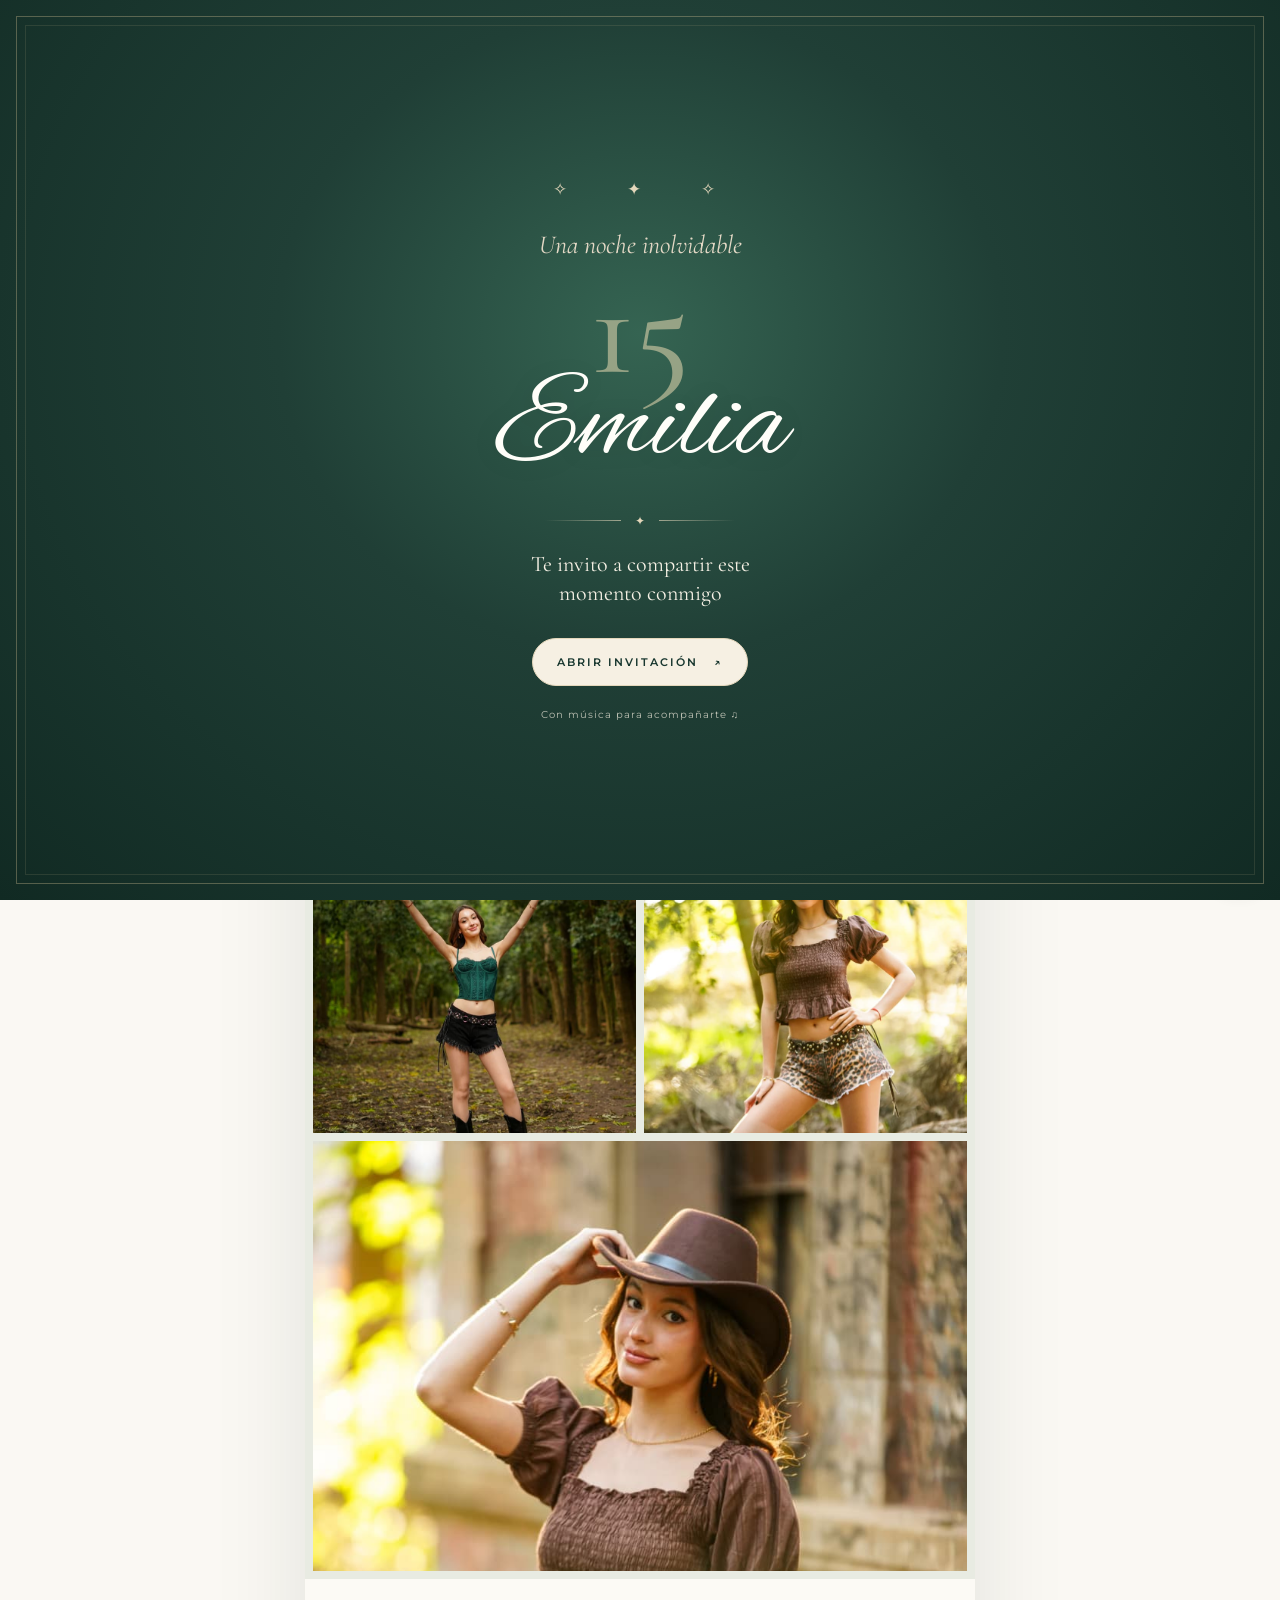
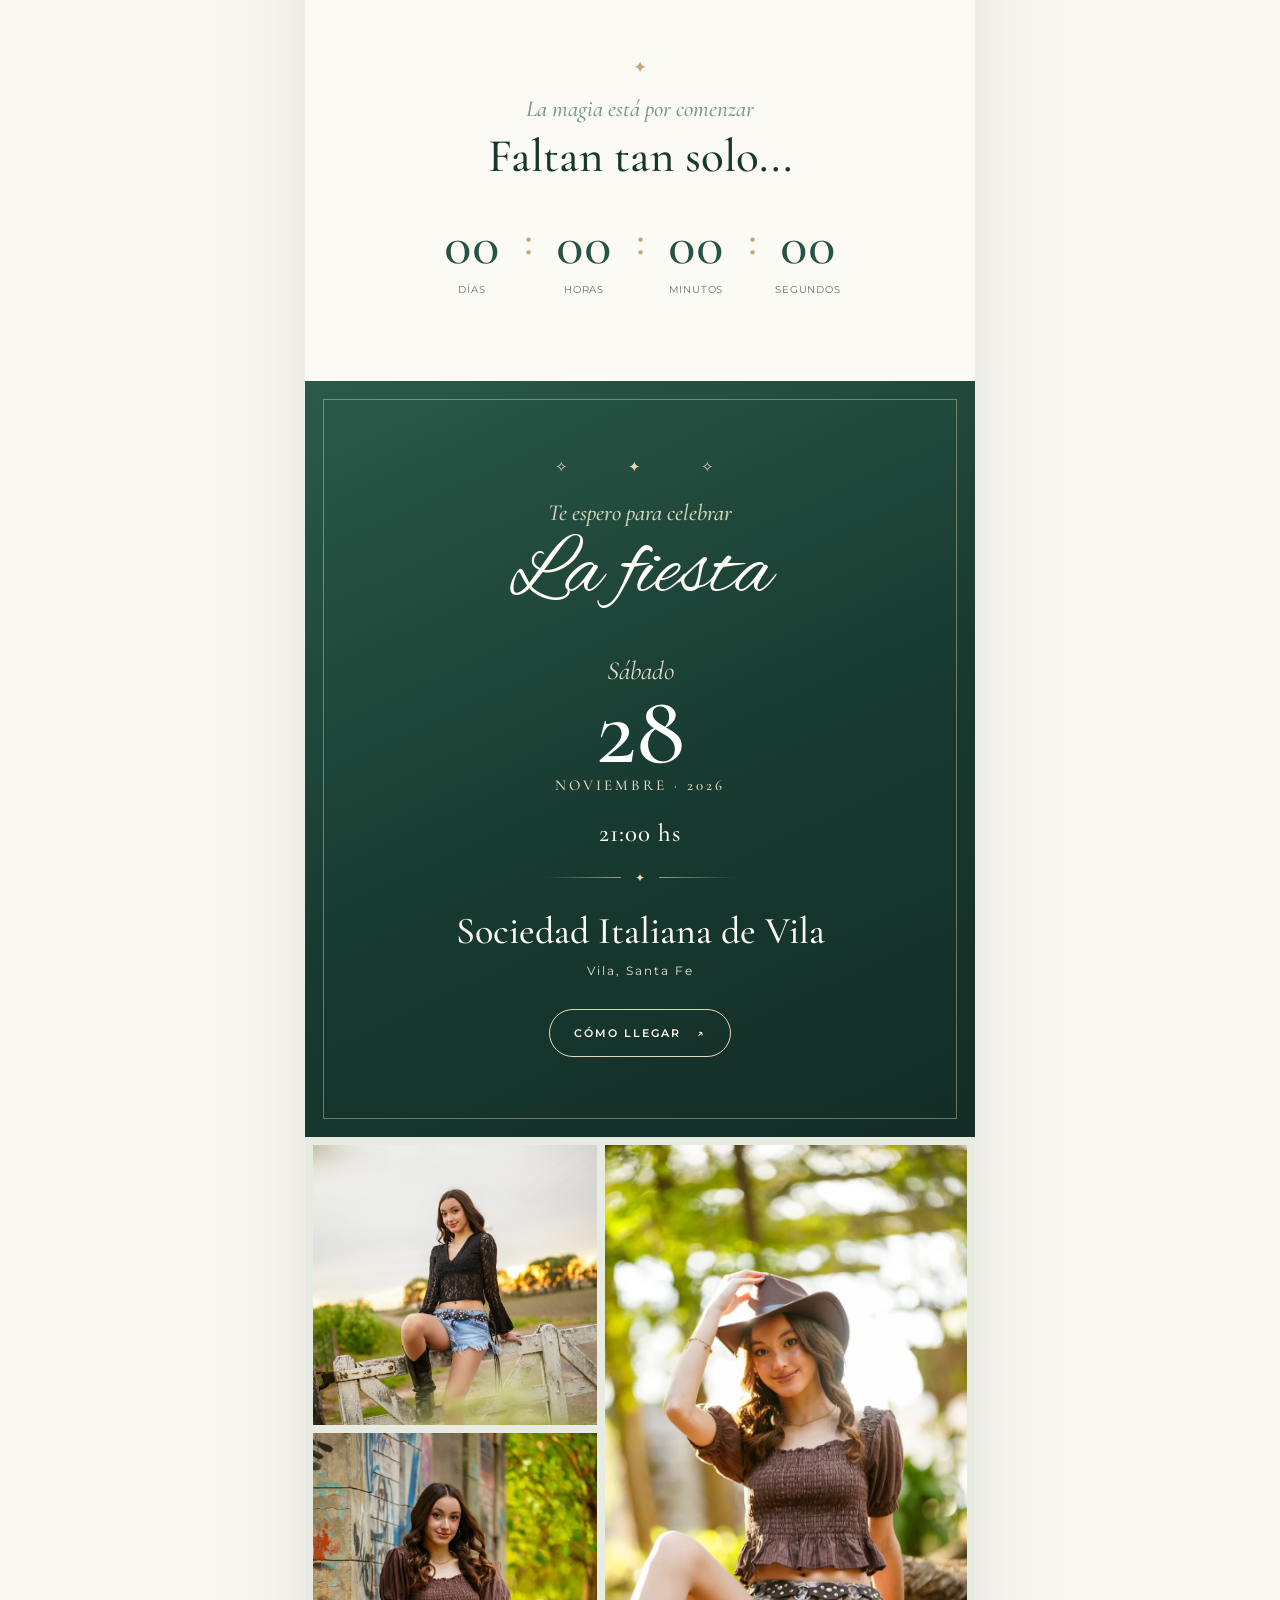
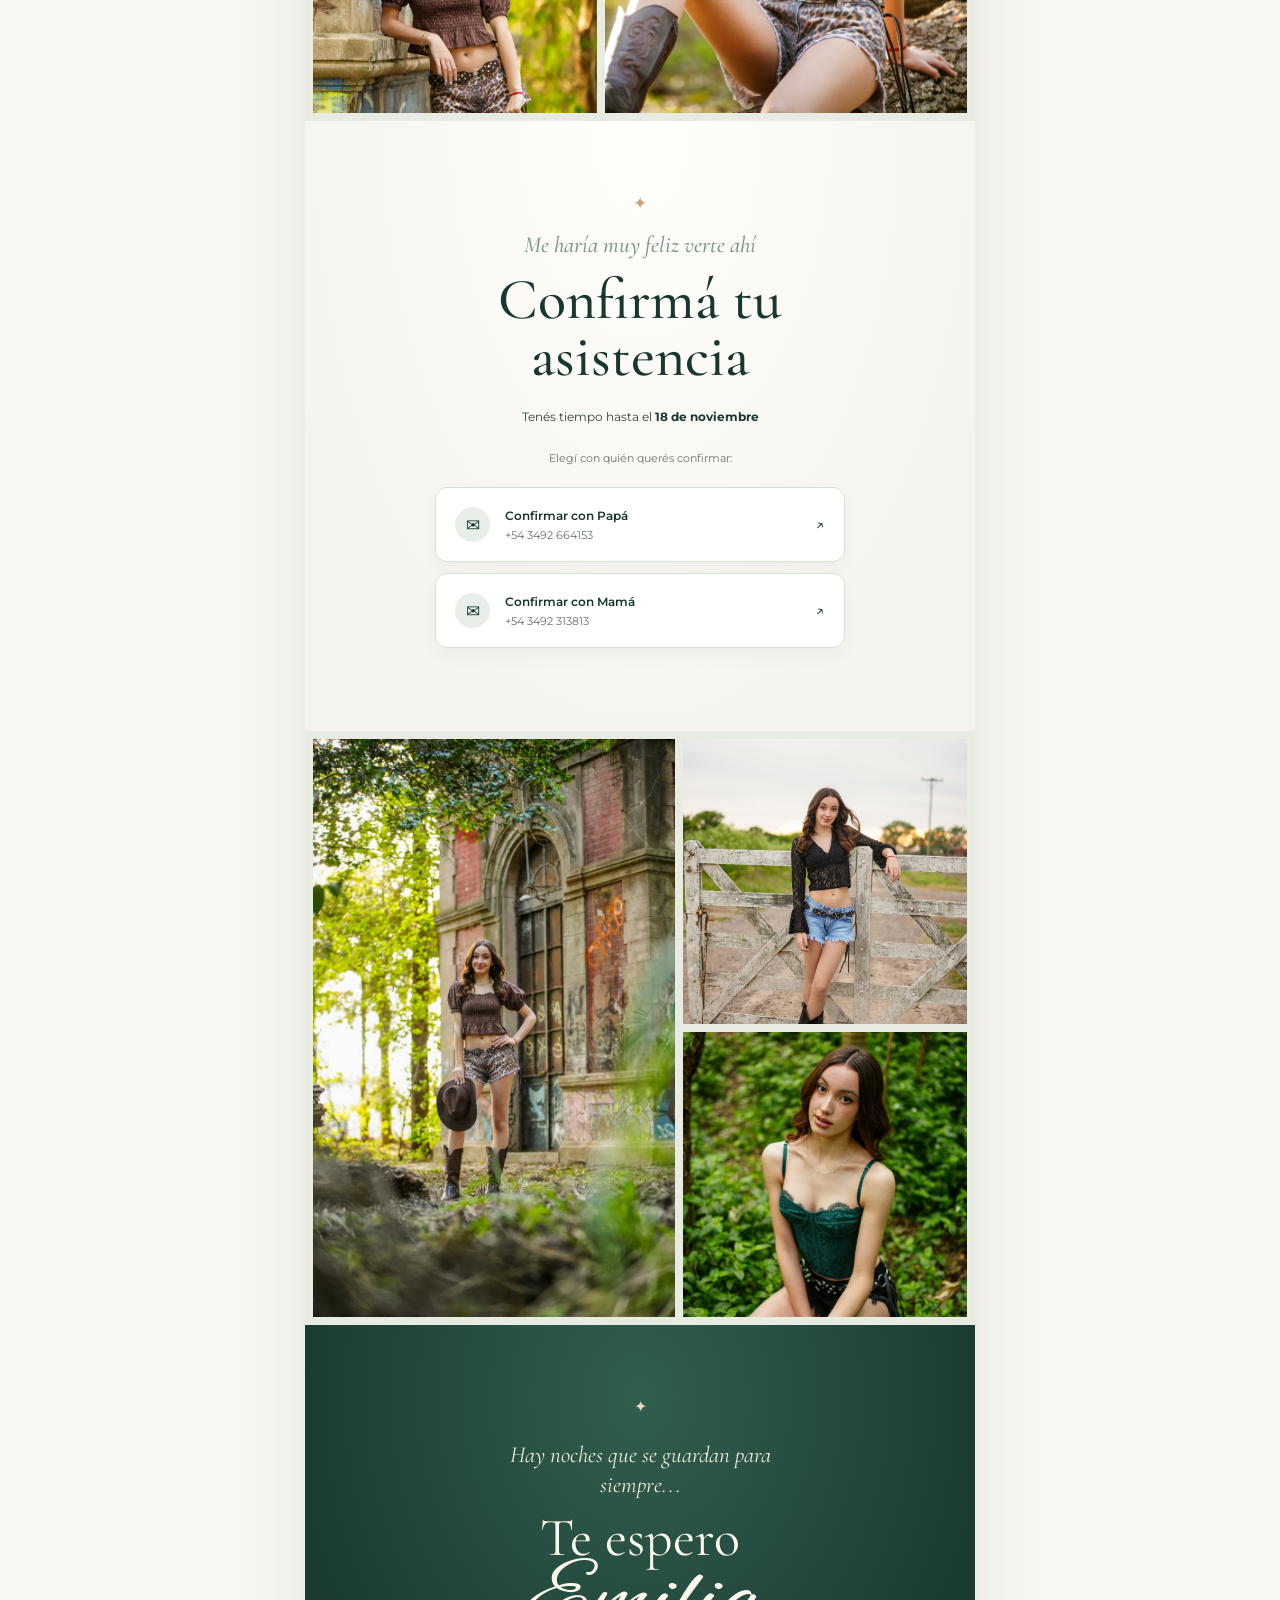
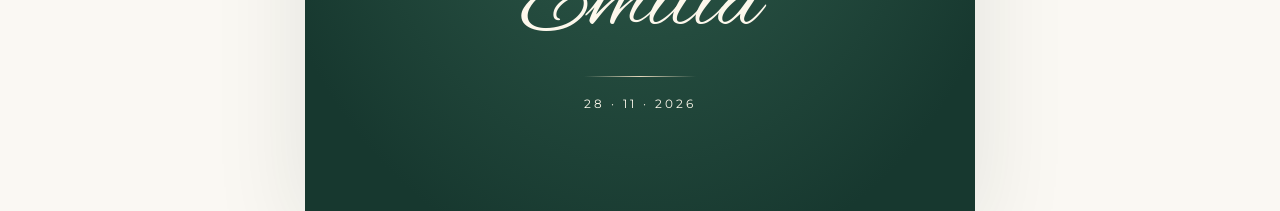
==== commit 6bb89268: "Arrreglo cel Jimena" ====
--- a/index.html
+++ b/index.html
@@ -2,28 +2,47 @@
 <html lang="es-AR">
   <head>
     <meta charset="UTF-8" />
-    <meta name="viewport" content="width=device-width, initial-scale=1, viewport-fit=cover" />
+    <meta
+      name="viewport"
+      content="width=device-width, initial-scale=1, viewport-fit=cover"
+    />
     <meta name="theme-color" content="#18372f" />
-    <meta name="description" content="Te invito a celebrar mis quince años. Emilia · 28 de noviembre de 2026 · Sociedad Italiana de Vila." />
+    <meta
+      name="description"
+      content="Te invito a celebrar mis quince años. Emilia · 28 de noviembre de 2026 · Sociedad Italiana de Vila."
+    />
     <title>Mis quince años · Emilia</title>
     <link rel="preconnect" href="https://fonts.googleapis.com" />
     <link rel="preconnect" href="https://fonts.gstatic.com" crossorigin />
-    <link href="https://fonts.googleapis.com/css2?family=Alex+Brush&family=Cormorant+Garamond:ital,wght@0,400;0,500;0,600;1,400;1,500&family=Montserrat:wght@300;400;500;600&display=swap" rel="stylesheet" />
+    <link
+      href="https://fonts.googleapis.com/css2?family=Alex+Brush&family=Cormorant+Garamond:ital,wght@0,400;0,500;0,600;1,400;1,500&family=Montserrat:wght@300;400;500;600&display=swap"
+      rel="stylesheet"
+    />
     <link rel="stylesheet" href="css/estilos.css" />
   </head>
   <body class="inicio-bloqueado">
     <canvas id="canvas-fuegos" aria-hidden="true"></canvas>
 
     <!-- Pantalla inicial: el ingreso habilita la música con un gesto del invitado. -->
-    <div class="bienvenida" id="splash" role="dialog" aria-modal="true" aria-labelledby="splash-titulo">
+    <div
+      class="bienvenida"
+      id="splash"
+      role="dialog"
+      aria-modal="true"
+      aria-labelledby="splash-titulo"
+    >
       <div class="bienvenida__marco">
         <span class="ornamento" aria-hidden="true">✧ &nbsp; ✦ &nbsp; ✧</span>
         <p class="bienvenida__kicker">Una noche inolvidable</p>
         <span class="bienvenida__numero">15</span>
         <h2 id="splash-titulo" class="bienvenida__nombre">Emilia</h2>
         <div class="linea-ornamental" aria-hidden="true"><span>✦</span></div>
-        <p class="bienvenida__mensaje">Te invito a compartir este momento conmigo</p>
-        <button type="button" class="boton boton--claro" id="btn-ingresar">Abrir invitación <span aria-hidden="true">↗</span></button>
+        <p class="bienvenida__mensaje">
+          Te invito a compartir este momento conmigo
+        </p>
+        <button type="button" class="boton boton--claro" id="btn-ingresar">
+          Abrir invitación <span aria-hidden="true">↗</span>
+        </button>
         <p class="bienvenida__nota">Con música para acompañarte ♫</p>
       </div>
     </div>
@@ -31,8 +50,17 @@
     <audio id="musica" loop preload="none">
       <source src="audio/musica.mp3" type="audio/mpeg" />
     </audio>
-    <button type="button" id="btn-musica" class="boton-musica" aria-label="Reproducir música" aria-pressed="false" title="Activar o pausar la música">
-      <svg viewBox="0 0 24 24" fill="currentColor" aria-hidden="true"><path d="M12 3v10.55A4 4 0 1 0 14 17V7h4V3h-6z" /></svg>
+    <button
+      type="button"
+      id="btn-musica"
+      class="boton-musica"
+      aria-label="Reproducir música"
+      aria-pressed="false"
+      title="Activar o pausar la música"
+    >
+      <svg viewBox="0 0 24 24" fill="currentColor" aria-hidden="true">
+        <path d="M12 3v10.55A4 4 0 1 0 14 17V7h4V3h-6z" />
+      </svg>
       <span id="estado-musica" class="sr-only">Música pausada</span>
     </button>
 
@@ -41,80 +69,208 @@
         <div class="portada__decoracion" aria-hidden="true">✦</div>
         <p class="portada__encabezado">Mis quince años</p>
         <h1 class="portada__nombre">Emilia</h1>
-        <div class="linea-ornamental linea-ornamental--oscura" aria-hidden="true"><span>✧</span></div>
+        <div
+          class="linea-ornamental linea-ornamental--oscura"
+          aria-hidden="true"
+        >
+          <span>✧</span>
+        </div>
         <p class="portada__frase" id="frase-bienvenida">
           Hay momentos especiales por sí solos,<br class="salto-escritorio" />
-          pero compartirlos con quienes más quiero<br class="salto-escritorio" />
+          pero compartirlos con quienes más quiero<br
+            class="salto-escritorio"
+          />
           los hace inolvidables.
         </p>
-        <div class="portada__fecha"><span>28</span><span class="portada__fecha-divisor"></span><span>Noviembre<br />2026</span></div>
-        <p class="portada__deslizar">Deslizá para descubrir <span aria-hidden="true">↓</span></p>
+        <div class="portada__fecha">
+          <span>28</span><span class="portada__fecha-divisor"></span
+          ><span>Noviembre<br />2026</span>
+        </div>
+        <p class="portada__deslizar">
+          Deslizá para descubrir <span aria-hidden="true">↓</span>
+        </p>
       </header>
 
       <!-- Collage 01: el orden visual y del HTML es EMILIA1, 2, 3. -->
-      <section class="fotografias fotografias--uno" aria-label="Fotos de Emilia, primera parte">
-        <figure class="foto foto--1"><img src="img/EMILIA1.jpeg" alt="Emilia con globos dorados de sus quince años" fetchpriority="high" /></figure>
-        <figure class="foto foto--2"><img src="img/EMILIA2.jpeg" alt="Emilia durante su sesión de fotos" loading="lazy" /></figure>
-        <figure class="foto foto--3"><img src="img/EMILIA3.jpeg" alt="Retrato de Emilia con sombrero" loading="lazy" /></figure>
+      <section
+        class="fotografias fotografias--uno"
+        aria-label="Fotos de Emilia, primera parte"
+      >
+        <figure class="foto foto--1">
+          <img
+            src="img/EMILIA1.jpeg"
+            alt="Emilia con globos dorados de sus quince años"
+            fetchpriority="high"
+          />
+        </figure>
+        <figure class="foto foto--2">
+          <img
+            src="img/EMILIA2.jpeg"
+            alt="Emilia durante su sesión de fotos"
+            loading="lazy"
+          />
+        </figure>
+        <figure class="foto foto--3">
+          <img
+            src="img/EMILIA3.jpeg"
+            alt="Retrato de Emilia con sombrero"
+            loading="lazy"
+          />
+        </figure>
       </section>
 
       <section class="cuenta" aria-labelledby="titulo-cuenta">
         <span class="detalle-decorativo" aria-hidden="true">✦</span>
         <p class="seccion__pre">La magia está por comenzar</p>
         <h2 id="titulo-cuenta" class="seccion__titulo">Faltan tan solo...</h2>
-        <div class="temporizador" role="timer" aria-label="Cuenta regresiva para la fiesta">
-          <div class="bloque-tiempo"><span class="cifra" id="dias">00</span><span class="etiqueta">Días</span></div>
+        <div
+          class="temporizador"
+          role="timer"
+          aria-label="Cuenta regresiva para la fiesta"
+        >
+          <div class="bloque-tiempo">
+            <span class="cifra" id="dias">00</span
+            ><span class="etiqueta">Días</span>
+          </div>
           <span class="dos-puntos" aria-hidden="true">:</span>
-          <div class="bloque-tiempo"><span class="cifra" id="horas">00</span><span class="etiqueta">Horas</span></div>
+          <div class="bloque-tiempo">
+            <span class="cifra" id="horas">00</span
+            ><span class="etiqueta">Horas</span>
+          </div>
           <span class="dos-puntos" aria-hidden="true">:</span>
-          <div class="bloque-tiempo"><span class="cifra" id="minutos">00</span><span class="etiqueta">Minutos</span></div>
+          <div class="bloque-tiempo">
+            <span class="cifra" id="minutos">00</span
+            ><span class="etiqueta">Minutos</span>
+          </div>
           <span class="dos-puntos" aria-hidden="true">:</span>
-          <div class="bloque-tiempo"><span class="cifra" id="segundos">00</span><span class="etiqueta">Segundos</span></div>
+          <div class="bloque-tiempo">
+            <span class="cifra" id="segundos">00</span
+            ><span class="etiqueta">Segundos</span>
+          </div>
         </div>
       </section>
 
       <section class="fiesta" aria-labelledby="titulo-fiesta">
         <div class="fiesta__contenido">
-          <span class="ornamento fiesta__ornamento" aria-hidden="true">✧ &nbsp; ✦ &nbsp; ✧</span>
-          <p class="seccion__pre seccion__pre--clara">Te espero para celebrar</p>
+          <span class="ornamento fiesta__ornamento" aria-hidden="true"
+            >✧ &nbsp; ✦ &nbsp; ✧</span
+          >
+          <p class="seccion__pre seccion__pre--clara">
+            Te espero para celebrar
+          </p>
           <h2 id="titulo-fiesta" class="fiesta__titulo">La fiesta</h2>
-          <div class="fiesta__fecha"><span class="fiesta__dia">Sábado</span><strong>28</strong><span class="fiesta__mes">Noviembre · 2026</span></div>
+          <div class="fiesta__fecha">
+            <span class="fiesta__dia">Sábado</span><strong>28</strong
+            ><span class="fiesta__mes">Noviembre · 2026</span>
+          </div>
           <p class="fiesta__hora">21:00 hs</p>
           <div class="linea-ornamental" aria-hidden="true"><span>✦</span></div>
           <h3 class="fiesta__lugar">Sociedad Italiana de Vila</h3>
           <p class="fiesta__localidad">Vila, Santa Fe</p>
-          <a class="boton boton--contorno" href="https://www.google.com/maps/search/?api=1&amp;query=Sociedad+Italiana+de+Vila+Santa+Fe" target="_blank" rel="noopener noreferrer">Cómo llegar <span aria-hidden="true">↗</span></a>
+          <a
+            class="boton boton--contorno"
+            href="https://www.google.com/maps/search/?api=1&amp;query=Sociedad+Italiana+de+Vila+Santa+Fe"
+            target="_blank"
+            rel="noopener noreferrer"
+            >Cómo llegar <span aria-hidden="true">↗</span></a
+          >
         </div>
       </section>
 
       <!-- Collage 02: EMILIA4 y 5 apiladas; EMILIA6 ocupa el alto de las dos. -->
-      <section class="fotografias fotografias--dos" aria-label="Fotos de Emilia, segunda parte">
-        <figure class="foto foto--4"><img src="img/EMILIA4.jpeg" alt="Emilia sentada en una cerca al atardecer" loading="lazy" /></figure>
-        <figure class="foto foto--5"><img src="img/EMILIA5.jpeg" alt="Emilia junto a una construcción antigua" loading="lazy" /></figure>
-        <figure class="foto foto--6"><img src="img/EMILIA6.jpeg" alt="Emilia con sombrero en el bosque" loading="lazy" /></figure>
+      <section
+        class="fotografias fotografias--dos"
+        aria-label="Fotos de Emilia, segunda parte"
+      >
+        <figure class="foto foto--4">
+          <img
+            src="img/EMILIA4.jpeg"
+            alt="Emilia sentada en una cerca al atardecer"
+            loading="lazy"
+          />
+        </figure>
+        <figure class="foto foto--5">
+          <img
+            src="img/EMILIA5.jpeg"
+            alt="Emilia junto a una construcción antigua"
+            loading="lazy"
+          />
+        </figure>
+        <figure class="foto foto--6">
+          <img
+            src="img/EMILIA6.jpeg"
+            alt="Emilia con sombrero en el bosque"
+            loading="lazy"
+          />
+        </figure>
       </section>
 
       <section class="confirmacion" aria-labelledby="titulo-confirmacion">
         <span class="detalle-decorativo" aria-hidden="true">✦</span>
         <p class="seccion__pre">Me haría muy feliz verte ahí</p>
-        <h2 id="titulo-confirmacion" class="confirmacion__titulo">Confirmá tu asistencia</h2>
-        <p class="confirmacion__plazo">Tenés tiempo hasta el <strong>18 de noviembre</strong></p>
+        <h2 id="titulo-confirmacion" class="confirmacion__titulo">
+          Confirmá tu asistencia
+        </h2>
+        <p class="confirmacion__plazo">
+          Tenés tiempo hasta el <strong>18 de noviembre</strong>
+        </p>
         <p class="confirmacion__ayuda">Elegí con quién querés confirmar:</p>
         <div class="confirmacion__acciones">
-          <a class="contacto" href="https://wa.me/5493492664153?text=Hola%2C%20quiero%20confirmar%20mi%20asistencia%20a%20los%2015%20de%20Emilia.%20Mi%20nombre%20es%3A%20" target="_blank" rel="noopener noreferrer" aria-label="Confirmar asistencia con papá por WhatsApp">
-            <span class="contacto__icono" aria-hidden="true">✉</span><span class="contacto__texto"><strong>Confirmar con Papá</strong><small>+54 3492 664153</small></span><span aria-hidden="true">↗</span>
+          <a
+            class="contacto"
+            href="https://wa.me/5493492664153?text=Hola%2C%20quiero%20confirmar%20mi%20asistencia%20a%20los%2015%20de%20Emilia.%20Mi%20nombre%20es%3A%20"
+            target="_blank"
+            rel="noopener noreferrer"
+            aria-label="Confirmar asistencia con papá por WhatsApp"
+          >
+            <span class="contacto__icono" aria-hidden="true">✉</span
+            ><span class="contacto__texto"
+              ><strong>Confirmar con Papá</strong
+              ><small>+54 3492 664153</small></span
+            ><span aria-hidden="true">↗</span>
           </a>
-          <a class="contacto" href="https://wa.me/5493492313815?text=Hola%2C%20quiero%20confirmar%20mi%20asistencia%20a%20los%2015%20de%20Emilia.%20Mi%20nombre%20es%3A%20" target="_blank" rel="noopener noreferrer" aria-label="Confirmar asistencia con mamá por WhatsApp">
-            <span class="contacto__icono" aria-hidden="true">✉</span><span class="contacto__texto"><strong>Confirmar con Mamá</strong><small>+54 3492 313815</small></span><span aria-hidden="true">↗</span>
+          <a
+            class="contacto"
+            href="https://wa.me/5493492313813?text=Hola%2C%20quiero%20confirmar%20mi%20asistencia%20a%20los%2015%20de%20Emilia.%20Mi%20nombre%20es%3A%20"
+            target="_blank"
+            rel="noopener noreferrer"
+            aria-label="Confirmar asistencia con mamá por WhatsApp"
+          >
+            <span class="contacto__icono" aria-hidden="true">✉</span
+            ><span class="contacto__texto"
+              ><strong>Confirmar con Mamá</strong
+              ><small>+54 3492 313813</small></span
+            ><span aria-hidden="true">↗</span>
           </a>
         </div>
       </section>
 
       <!-- Collage 03: EMILIA7 grande, EMILIA8 y 9 a su lado. -->
-      <section class="fotografias fotografias--tres" aria-label="Fotos de Emilia, tercera parte">
-        <figure class="foto foto--7"><img src="img/EMILIA7.jpeg" alt="Emilia en el jardín de una construcción antigua" loading="lazy" /></figure>
-        <figure class="foto foto--8"><img src="img/EMILIA8.jpeg" alt="Emilia apoyada en una cerca de madera" loading="lazy" /></figure>
-        <figure class="foto foto--9"><img src="img/EMILIA9.jpeg" alt="Retrato de Emilia en un jardín verde" loading="lazy" /></figure>
+      <section
+        class="fotografias fotografias--tres"
+        aria-label="Fotos de Emilia, tercera parte"
+      >
+        <figure class="foto foto--7">
+          <img
+            src="img/EMILIA7.jpeg"
+            alt="Emilia en el jardín de una construcción antigua"
+            loading="lazy"
+          />
+        </figure>
+        <figure class="foto foto--8">
+          <img
+            src="img/EMILIA8.jpeg"
+            alt="Emilia apoyada en una cerca de madera"
+            loading="lazy"
+          />
+        </figure>
+        <figure class="foto foto--9">
+          <img
+            src="img/EMILIA9.jpeg"
+            alt="Retrato de Emilia en un jardín verde"
+            loading="lazy"
+          />
+        </figure>
       </section>
 
       <footer class="cierre">
--- a/css/estilos.css
+++ b/css/estilos.css
@@ -10,164 +10,744 @@
   --tinta: #30423a;
   --tinta-suave: #67766b;
   --blanco: #fff;
-  --serif: 'Cormorant Garamond', Georgia, serif;
-  --script: 'Alex Brush', cursive;
-  --sans: 'Montserrat', Arial, sans-serif;
-}
-*, *::before, *::after { box-sizing: border-box; }
-html { scroll-behavior: smooth; }
-body { margin: 0; min-width: 320px; background: var(--marfil); color: var(--tinta); font-family: var(--sans); -webkit-font-smoothing: antialiased; }
-body.inicio-bloqueado { overflow: hidden; }
-button, a { -webkit-tap-highlight-color: transparent; }
-button { font: inherit; }
-a { color: inherit; }
-button:focus-visible, a:focus-visible { outline: 3px solid #c4a779; outline-offset: 4px; }
-.sr-only { position: absolute; width: 1px; height: 1px; padding: 0; margin: -1px; overflow: hidden; clip: rect(0,0,0,0); white-space: nowrap; border: 0; }
-#canvas-fuegos { position: fixed; z-index: 11; inset: 0; width: 100%; height: 100%; pointer-events: none; }
-.pagina { width: min(100%, 670px); margin-inline: auto; overflow: clip; background: var(--marfil); box-shadow: 0 24px 90px rgba(19, 43, 32, .10); }
+  --serif: "Cormorant Garamond", Georgia, serif;
+  --script: "Alex Brush", cursive;
+  --sans: "Montserrat", Arial, sans-serif;
+}
+*,
+*::before,
+*::after {
+  box-sizing: border-box;
+}
+html {
+  scroll-behavior: smooth;
+}
+body {
+  margin: 0;
+  min-width: 320px;
+  background: var(--marfil);
+  color: var(--tinta);
+  font-family: var(--sans);
+  -webkit-font-smoothing: antialiased;
+}
+body.inicio-bloqueado {
+  overflow: hidden;
+}
+button,
+a {
+  -webkit-tap-highlight-color: transparent;
+}
+button {
+  font: inherit;
+}
+a {
+  color: inherit;
+}
+button:focus-visible,
+a:focus-visible {
+  outline: 3px solid #c4a779;
+  outline-offset: 4px;
+}
+.sr-only {
+  position: absolute;
+  width: 1px;
+  height: 1px;
+  padding: 0;
+  margin: -1px;
+  overflow: hidden;
+  clip: rect(0, 0, 0, 0);
+  white-space: nowrap;
+  border: 0;
+}
+#canvas-fuegos {
+  position: fixed;
+  z-index: 11;
+  inset: 0;
+  width: 100%;
+  height: 100%;
+  pointer-events: none;
+}
+.pagina {
+  width: min(100%, 670px);
+  margin-inline: auto;
+  overflow: clip;
+  background: var(--marfil);
+  box-shadow: 0 24px 90px rgba(19, 43, 32, 0.1);
+}
 
 /* Bienvenida */
-.bienvenida { position: fixed; z-index: 100; inset: 0; display: grid; place-items: center; padding: 24px; color: var(--marfil); background: radial-gradient(ellipse at 50% 37%, #356452 0%, #203f36 40%, #112a23 100%); text-align: center; opacity: 1; visibility: visible; transition: opacity .8s ease, visibility .8s ease; }
-.bienvenida::before { content: ''; pointer-events: none; position: absolute; inset: 16px; border: 1px solid rgba(218, 196, 150, .34); }
-.bienvenida::after { content: ''; pointer-events: none; position: absolute; inset: 25px; border: 1px solid rgba(218, 196, 150, .12); }
-.bienvenida.oculto { opacity: 0; visibility: hidden; }
-.bienvenida__marco { position: relative; z-index: 1; width: min(440px, 100%); }
-.ornamento { color: var(--dorado-claro); font-size: 17px; font-weight: 400; letter-spacing: 12px; }
-.bienvenida__kicker { margin: 30px 0 2px; color: #e3d8c5; font-family: var(--serif); font-size: clamp(20px, 5vw, 26px); font-style: italic; }
-.bienvenida__numero { display: block; margin: 0 0 -32px; color: rgba(234, 219, 179, .55); font: 500 clamp(88px, 30vw, 135px)/1 var(--serif); }
-.bienvenida__nombre { position: relative; margin: 0; color: #fffef9; font: 400 clamp(80px, 26vw, 120px)/1.05 var(--script); text-shadow: 0 2px 26px rgba(0,0,0,.10); }
-.linea-ornamental { display: flex; align-items: center; gap: 14px; justify-content: center; width: 190px; margin: 22px auto; color: var(--dorado-claro); }
-.linea-ornamental::before, .linea-ornamental::after { content: ''; height: 1px; width: 100%; background: linear-gradient(90deg, transparent, currentColor); opacity: .64; }
-.linea-ornamental::after { transform: rotate(180deg); }
-.linea-ornamental span { font-size: 12px; }
-.bienvenida__mensaje { max-width: 280px; margin: 14px auto 30px; color: #f6f1e5; font: 400 22px/1.3 var(--serif); }
-.boton { display: inline-flex; align-items: center; justify-content: center; gap: 16px; min-height: 48px; padding: 14px 24px; border: 1px solid transparent; border-radius: 50px; text-decoration: none; text-transform: uppercase; font-size: 11px; font-family: var(--sans); font-weight: 600; letter-spacing: 2px; cursor: pointer; transition: background .2s, color .2s, transform .2s; }
-.boton:hover { transform: translateY(-2px); }
-.boton--claro { color: var(--verde-profundo); background: #f6f0e3; border-color: var(--dorado-claro); }
-.boton--claro:hover { background: white; }
-.bienvenida__nota { color: rgba(242, 236, 221, .75); font-size: 10px; letter-spacing: 1px; margin: 22px 0 0; }
+.bienvenida {
+  position: fixed;
+  z-index: 100;
+  inset: 0;
+  display: grid;
+  place-items: center;
+  padding: 24px;
+  color: var(--marfil);
+  background: radial-gradient(
+    ellipse at 50% 37%,
+    #356452 0%,
+    #203f36 40%,
+    #112a23 100%
+  );
+  text-align: center;
+  opacity: 1;
+  visibility: visible;
+  transition:
+    opacity 0.8s ease,
+    visibility 0.8s ease;
+}
+.bienvenida::before {
+  content: "";
+  pointer-events: none;
+  position: absolute;
+  inset: 16px;
+  border: 1px solid rgba(218, 196, 150, 0.34);
+}
+.bienvenida::after {
+  content: "";
+  pointer-events: none;
+  position: absolute;
+  inset: 25px;
+  border: 1px solid rgba(218, 196, 150, 0.12);
+}
+.bienvenida.oculto {
+  opacity: 0;
+  visibility: hidden;
+}
+.bienvenida__marco {
+  position: relative;
+  z-index: 1;
+  width: min(440px, 100%);
+}
+.ornamento {
+  color: var(--dorado-claro);
+  font-size: 17px;
+  font-weight: 400;
+  letter-spacing: 12px;
+}
+.bienvenida__kicker {
+  margin: 30px 0 2px;
+  color: #e3d8c5;
+  font-family: var(--serif);
+  font-size: clamp(20px, 5vw, 26px);
+  font-style: italic;
+}
+.bienvenida__numero {
+  display: block;
+  margin: 0 0 -32px;
+  color: rgba(234, 219, 179, 0.55);
+  font: 500 clamp(88px, 30vw, 135px)/1 var(--serif);
+}
+.bienvenida__nombre {
+  position: relative;
+  margin: 0;
+  color: #fffef9;
+  font: 400 clamp(80px, 26vw, 120px)/1.05 var(--script);
+  text-shadow: 0 2px 26px rgba(0, 0, 0, 0.1);
+}
+.linea-ornamental {
+  display: flex;
+  align-items: center;
+  gap: 14px;
+  justify-content: center;
+  width: 190px;
+  margin: 22px auto;
+  color: var(--dorado-claro);
+}
+.linea-ornamental::before,
+.linea-ornamental::after {
+  content: "";
+  height: 1px;
+  width: 100%;
+  background: linear-gradient(90deg, transparent, currentColor);
+  opacity: 0.64;
+}
+.linea-ornamental::after {
+  transform: rotate(180deg);
+}
+.linea-ornamental span {
+  font-size: 12px;
+}
+.bienvenida__mensaje {
+  max-width: 280px;
+  margin: 14px auto 30px;
+  color: #f6f1e5;
+  font: 400 22px/1.3 var(--serif);
+}
+.boton {
+  display: inline-flex;
+  align-items: center;
+  justify-content: center;
+  gap: 16px;
+  min-height: 48px;
+  padding: 14px 24px;
+  border: 1px solid transparent;
+  border-radius: 50px;
+  text-decoration: none;
+  text-transform: uppercase;
+  font-size: 11px;
+  font-family: var(--sans);
+  font-weight: 600;
+  letter-spacing: 2px;
+  cursor: pointer;
+  transition:
+    background 0.2s,
+    color 0.2s,
+    transform 0.2s;
+}
+.boton:hover {
+  transform: translateY(-2px);
+}
+.boton--claro {
+  color: var(--verde-profundo);
+  background: #f6f0e3;
+  border-color: var(--dorado-claro);
+}
+.boton--claro:hover {
+  background: white;
+}
+.bienvenida__nota {
+  color: rgba(242, 236, 221, 0.75);
+  font-size: 10px;
+  letter-spacing: 1px;
+  margin: 22px 0 0;
+}
 
 /* Música */
-.boton-musica { position: fixed; z-index: 20; right: max(17px, env(safe-area-inset-right)); bottom: max(17px, env(safe-area-inset-bottom)); display: grid; place-items: center; width: 48px; height: 48px; border-radius: 50%; border: 1px solid #c8b386; background: #fdf9ef; color: var(--verde-profundo); box-shadow: 0 6px 24px rgba(10,40,26,.20); cursor: pointer; transition: transform .2s, opacity .2s; }
-.boton-musica:hover { transform: scale(1.05); }
-.boton-musica svg { width: 22px; height: 22px; }
-.boton-musica[aria-pressed="false"] { opacity: .75; }
+.boton-musica {
+  position: fixed;
+  z-index: 20;
+  right: max(17px, env(safe-area-inset-right));
+  bottom: max(17px, env(safe-area-inset-bottom));
+  display: grid;
+  place-items: center;
+  width: 48px;
+  height: 48px;
+  border-radius: 50%;
+  border: 1px solid #c8b386;
+  background: #fdf9ef;
+  color: var(--verde-profundo);
+  box-shadow: 0 6px 24px rgba(10, 40, 26, 0.2);
+  cursor: pointer;
+  transition:
+    transform 0.2s,
+    opacity 0.2s;
+}
+.boton-musica:hover {
+  transform: scale(1.05);
+}
+.boton-musica svg {
+  width: 22px;
+  height: 22px;
+}
+.boton-musica[aria-pressed="false"] {
+  opacity: 0.75;
+}
 
 /* Portada */
-.portada { position: relative; min-height: 650px; min-height: min(94svh, 780px); display: flex; flex-direction: column; align-items: center; justify-content: center; padding: 65px 23px 52px; text-align: center; background: radial-gradient(ellipse at 50% 46%, #fffdf9 0%, #f8f6ef 56%, #eef0e6 100%); }
-.portada::before, .portada::after { content: ''; pointer-events: none; position: absolute; inset: 22px; border: 1px solid rgba(122, 155, 135, .22); }
-.portada::after { inset: 30px; border-color: rgba(196,167,121,.16); }
-.portada__decoracion { color: var(--dorado); font-size: 27px; margin-bottom: 35px; }
-.portada__encabezado { margin: 0 0 -4px; font: 500 clamp(29px, 6.5vw, 37px)/1.2 var(--serif); text-transform: uppercase; letter-spacing: 3px; color: var(--verde-intenso); }
-.portada__nombre { margin: 0; font: 400 clamp(110px, 25vw, 156px)/1.05 var(--script); color: var(--verde-profundo); }
-.linea-ornamental--oscura { color: var(--dorado); width: 190px; margin-top: 3px; margin-bottom: 24px; }
-.portada__frase { max-width: 425px; margin: 0; font: italic 500 clamp(19px, 4.4vw, 24px)/1.37 var(--serif); color: #566c5d; text-wrap: pretty; opacity: 0; transform: translateY(9px); transition: opacity 1s ease, transform 1s ease; }
-.portada__frase.visible { opacity: 1; transform: translateY(0); }
-.portada__fecha { display: flex; align-items: center; justify-content: center; gap: 18px; margin-top: 38px; color: var(--verde-intenso); }
-.portada__fecha span:first-child { font: 400 59px/.9 var(--serif); }
-.portada__fecha span:last-child { text-align: left; font: 500 15px/1.4 var(--serif); letter-spacing: 2px; text-transform: uppercase; }
-.portada__fecha-divisor { height: 46px; border-left: 1px solid var(--dorado); }
-.portada__deslizar { position: absolute; bottom: 44px; display: flex; align-items: center; gap: 10px; margin: 0; font-size: 9px; letter-spacing: 2px; text-transform: uppercase; color: #7b8b7b; }
-.portada__deslizar span { font-size: 16px; }
+.portada {
+  position: relative;
+  min-height: 650px;
+  min-height: min(94svh, 780px);
+  display: flex;
+  flex-direction: column;
+  align-items: center;
+  justify-content: center;
+  padding: 65px 23px 52px;
+  text-align: center;
+  background: radial-gradient(
+    ellipse at 50% 46%,
+    #fffdf9 0%,
+    #f8f6ef 56%,
+    #eef0e6 100%
+  );
+}
+.portada::before,
+.portada::after {
+  content: "";
+  pointer-events: none;
+  position: absolute;
+  inset: 22px;
+  border: 1px solid rgba(122, 155, 135, 0.22);
+}
+.portada::after {
+  inset: 30px;
+  border-color: rgba(196, 167, 121, 0.16);
+}
+.portada__decoracion {
+  color: var(--dorado);
+  font-size: 27px;
+  margin-bottom: 35px;
+}
+.portada__encabezado {
+  margin: 0 0 -4px;
+  font: 500 clamp(29px, 6.5vw, 37px)/1.2 var(--serif);
+  text-transform: uppercase;
+  letter-spacing: 3px;
+  color: var(--verde-intenso);
+}
+.portada__nombre {
+  margin: 0;
+  font: 400 clamp(110px, 25vw, 156px)/1.05 var(--script);
+  color: var(--verde-profundo);
+}
+.linea-ornamental--oscura {
+  color: var(--dorado);
+  width: 190px;
+  margin-top: 3px;
+  margin-bottom: 24px;
+}
+.portada__frase {
+  max-width: 425px;
+  margin: 0;
+  font: italic 500 clamp(19px, 4.4vw, 24px)/1.37 var(--serif);
+  color: #566c5d;
+  text-wrap: pretty;
+  opacity: 0;
+  transform: translateY(9px);
+  transition:
+    opacity 1s ease,
+    transform 1s ease;
+}
+.portada__frase.visible {
+  opacity: 1;
+  transform: translateY(0);
+}
+.portada__fecha {
+  display: flex;
+  align-items: center;
+  justify-content: center;
+  gap: 18px;
+  margin-top: 38px;
+  color: var(--verde-intenso);
+}
+.portada__fecha span:first-child {
+  font: 400 59px/0.9 var(--serif);
+}
+.portada__fecha span:last-child {
+  text-align: left;
+  font: 500 15px/1.4 var(--serif);
+  letter-spacing: 2px;
+  text-transform: uppercase;
+}
+.portada__fecha-divisor {
+  height: 46px;
+  border-left: 1px solid var(--dorado);
+}
+.portada__deslizar {
+  position: absolute;
+  bottom: 44px;
+  display: flex;
+  align-items: center;
+  gap: 10px;
+  margin: 0;
+  font-size: 9px;
+  letter-spacing: 2px;
+  text-transform: uppercase;
+  color: #7b8b7b;
+}
+.portada__deslizar span {
+  font-size: 16px;
+}
 
 /* Collages: nunca son sliders y mantienen el orden de las 9 imágenes. */
-.fotografias { display: grid; gap: 8px; margin: 0; padding: 8px; background: #e8ebe2; }
-.foto { min-width: 0; margin: 0; overflow: hidden; position: relative; background: #cbd6ca; }
-.foto img { display: block; width: 100%; height: 100%; object-fit: cover; object-position: center center; transition: transform .6s ease; }
-@media (hover:hover) { .foto:hover img { transform: scale(1.045); } }
-.fotografias--uno { grid-template-columns: repeat(2, minmax(0,1fr)); grid-template-rows: 345px 430px; }
-.fotografias--uno .foto--3 { grid-column: 1 / -1; }
-.foto--1 img { object-position: center 42%; }
-.foto--2 img { object-position: center 25%; }
-.foto--3 img { object-position: center 25%; }
-.fotografias--dos { grid-template-columns: .88fr 1.12fr; grid-template-rows: 280px 280px; }
-.fotografias--dos .foto--6 { grid-column: 2; grid-row: 1 / span 2; }
-.foto--4 img { object-position: center 35%; }
-.foto--5 img { object-position: center 24%; }
-.foto--6 img { object-position: center 30%; }
-.fotografias--tres { grid-template-columns: 1.12fr .88fr; grid-template-rows: 285px 285px; }
-.fotografias--tres .foto--7 { grid-column: 1; grid-row: 1 / span 2; }
-.foto--7 img { object-position: center 40%; }
-.foto--8 img { object-position: center 42%; }
-.foto--9 img { object-position: center 24%; }
+.fotografias {
+  display: grid;
+  gap: 8px;
+  margin: 0;
+  padding: 8px;
+  background: #e8ebe2;
+}
+.foto {
+  min-width: 0;
+  margin: 0;
+  overflow: hidden;
+  position: relative;
+  background: #cbd6ca;
+}
+.foto img {
+  display: block;
+  width: 100%;
+  height: 100%;
+  object-fit: cover;
+  object-position: center center;
+  transition: transform 0.6s ease;
+}
+@media (hover: hover) {
+  .foto:hover img {
+    transform: scale(1.045);
+  }
+}
+.fotografias--uno {
+  grid-template-columns: repeat(2, minmax(0, 1fr));
+  grid-template-rows: 345px 430px;
+}
+.fotografias--uno .foto--3 {
+  grid-column: 1 / -1;
+}
+.foto--1 img {
+  object-position: center 42%;
+}
+.foto--2 img {
+  object-position: center 25%;
+}
+.foto--3 img {
+  object-position: center 25%;
+}
+.fotografias--dos {
+  grid-template-columns: 0.88fr 1.12fr;
+  grid-template-rows: 280px 280px;
+}
+.fotografias--dos .foto--6 {
+  grid-column: 2;
+  grid-row: 1 / span 2;
+}
+.foto--4 img {
+  object-position: center 35%;
+}
+.foto--5 img {
+  object-position: center 24%;
+}
+.foto--6 img {
+  object-position: center 30%;
+}
+.fotografias--tres {
+  grid-template-columns: 1.12fr 0.88fr;
+  grid-template-rows: 285px 285px;
+}
+.fotografias--tres .foto--7 {
+  grid-column: 1;
+  grid-row: 1 / span 2;
+}
+.foto--7 img {
+  object-position: center 40%;
+}
+.foto--8 img {
+  object-position: center 42%;
+}
+.foto--9 img {
+  object-position: center 24%;
+}
 
 /* Contador */
-.cuenta { position: relative; padding: 78px 25px 85px; background: #fcfaf5; text-align: center; }
-.detalle-decorativo { color: var(--dorado); font-size: 17px; }
-.seccion__pre { margin: 19px 0 5px; color: var(--verde-salvia); font: italic 500 23px/1.2 var(--serif); }
-.seccion__titulo { margin: 0; color: var(--verde-profundo); font: 500 clamp(33px, 7.6vw, 47px)/1.15 var(--serif); }
-.temporizador { display: flex; justify-content: center; align-items: flex-start; gap: clamp(4px, 1.2vw, 14px); margin: 34px auto 0; }
-.bloque-tiempo { display: flex; align-items: center; flex-direction: column; min-width: clamp(47px, 13vw, 75px); }
-.cifra { color: var(--verde-intenso); font: 500 clamp(35px, 9vw, 56px)/1 var(--serif); font-variant-numeric: tabular-nums; }
-.etiqueta { margin-top: 10px; font-size: clamp(8px, 1.8vw, 10px); text-transform: uppercase; letter-spacing: .8px; color: var(--tinta-suave); }
-.dos-puntos { color: var(--dorado); font: 500 clamp(25px, 7vw, 45px)/1 var(--serif); }
+.cuenta {
+  position: relative;
+  padding: 78px 25px 85px;
+  background: #fcfaf5;
+  text-align: center;
+}
+.detalle-decorativo {
+  color: var(--dorado);
+  font-size: 17px;
+}
+.seccion__pre {
+  margin: 19px 0 5px;
+  color: var(--verde-salvia);
+  font: italic 500 23px/1.2 var(--serif);
+}
+.seccion__titulo {
+  margin: 0;
+  color: var(--verde-profundo);
+  font: 500 clamp(33px, 7.6vw, 47px)/1.15 var(--serif);
+}
+.temporizador {
+  display: flex;
+  justify-content: center;
+  align-items: flex-start;
+  gap: clamp(4px, 1.2vw, 14px);
+  margin: 34px auto 0;
+}
+.bloque-tiempo {
+  display: flex;
+  align-items: center;
+  flex-direction: column;
+  min-width: clamp(47px, 13vw, 75px);
+}
+.cifra {
+  color: var(--verde-intenso);
+  font: 500 clamp(35px, 9vw, 56px)/1 var(--serif);
+  font-variant-numeric: tabular-nums;
+}
+.etiqueta {
+  margin-top: 10px;
+  font-size: clamp(8px, 1.8vw, 10px);
+  text-transform: uppercase;
+  letter-spacing: 0.8px;
+  color: var(--tinta-suave);
+}
+.dos-puntos {
+  color: var(--dorado);
+  font: 500 clamp(25px, 7vw, 45px)/1 var(--serif);
+}
 
 /* Fiesta */
-.fiesta { background: linear-gradient(155deg, #2a5a4a 0%, #17392f 57%, #132d26 100%); padding: 18px; color: var(--marfil); text-align: center; }
-.fiesta__contenido { border: 1px solid rgba(228, 215, 187, .42); padding: 57px 15px 61px; }
-.fiesta__ornamento { display: block; margin-bottom: 24px; font-size: 15px; }
-.seccion__pre--clara { color: #d7d6bd; }
-.fiesta__titulo { margin: 5px 0 38px; color: #fffdf5; font: 400 clamp(56px, 15vw, 85px)/1 var(--script); }
-.fiesta__fecha { display: flex; flex-direction: column; align-items: center; }
-.fiesta__dia { font: italic 400 26px var(--serif); color: #e2d9c9; }
-.fiesta__fecha strong { font: 500 100px/.9 var(--serif); color: #fff; }
-.fiesta__mes { font: 500 15px var(--serif); letter-spacing: 3px; text-transform: uppercase; color: #e7dac4; }
-.fiesta__hora { margin: 24px 0 14px; font: 500 25px var(--serif); letter-spacing: 1px; }
-.fiesta .linea-ornamental { margin: 22px auto 27px; }
-.fiesta__lugar { margin: 0; font: 500 clamp(29px, 7vw, 38px)/1.05 var(--serif); }
-.fiesta__localidad { font-size: 12px; font-weight: 400; letter-spacing: 2px; color: #e5e7db; margin: 11px 0 31px; }
-.boton--contorno { border-color: var(--dorado-claro); color: #fbf5e8; background: transparent; }
-.boton--contorno:hover { color: var(--verde-profundo); background: #fbf5e8; }
+.fiesta {
+  background: linear-gradient(155deg, #2a5a4a 0%, #17392f 57%, #132d26 100%);
+  padding: 18px;
+  color: var(--marfil);
+  text-align: center;
+}
+.fiesta__contenido {
+  border: 1px solid rgba(228, 215, 187, 0.42);
+  padding: 57px 15px 61px;
+}
+.fiesta__ornamento {
+  display: block;
+  margin-bottom: 24px;
+  font-size: 15px;
+}
+.seccion__pre--clara {
+  color: #d7d6bd;
+}
+.fiesta__titulo {
+  margin: 5px 0 38px;
+  color: #fffdf5;
+  font: 400 clamp(56px, 15vw, 85px)/1 var(--script);
+}
+.fiesta__fecha {
+  display: flex;
+  flex-direction: column;
+  align-items: center;
+}
+.fiesta__dia {
+  font: italic 400 26px var(--serif);
+  color: #e2d9c9;
+}
+.fiesta__fecha strong {
+  font: 500 100px/0.9 var(--serif);
+  color: #fff;
+}
+.fiesta__mes {
+  font: 500 15px var(--serif);
+  letter-spacing: 3px;
+  text-transform: uppercase;
+  color: #e7dac4;
+}
+.fiesta__hora {
+  margin: 24px 0 14px;
+  font: 500 25px var(--serif);
+  letter-spacing: 1px;
+}
+.fiesta .linea-ornamental {
+  margin: 22px auto 27px;
+}
+.fiesta__lugar {
+  margin: 0;
+  font: 500 clamp(29px, 7vw, 38px)/1.05 var(--serif);
+}
+.fiesta__localidad {
+  font-size: 12px;
+  font-weight: 400;
+  letter-spacing: 2px;
+  color: #e5e7db;
+  margin: 11px 0 31px;
+}
+.boton--contorno {
+  border-color: var(--dorado-claro);
+  color: #fbf5e8;
+  background: transparent;
+}
+.boton--contorno:hover {
+  color: var(--verde-profundo);
+  background: #fbf5e8;
+}
 
 /* Confirmaciones */
-.confirmacion { padding: 72px 35px 83px; text-align: center; background: radial-gradient(ellipse at 50% 0, #fffefa 0%, #f5f3ed 80%); }
-.confirmacion__titulo { max-width: 420px; margin: 11px auto; color: var(--verde-profundo); font: 500 clamp(40px, 9vw, 58px)/.99 var(--serif); }
-.confirmacion__plazo { margin: 20px 0 0; color: var(--tinta); font-size: 12px; line-height: 1.8; }
-.confirmacion__plazo strong { color: var(--verde-profundo); }
-.confirmacion__ayuda { color: var(--tinta-suave); font-size: 11px; margin-top: 24px; }
-.confirmacion__acciones { display: grid; gap: 11px; width: min(100%, 410px); margin: 22px auto 0; }
-.contacto { display: flex; justify-content: space-between; align-items: center; gap: 15px; min-height: 75px; padding: 15px 19px; background: #fff; border: 1px solid #d7dfd6; border-radius: 12px; color: var(--verde-profundo); text-decoration: none; box-shadow: 0 7px 18px rgba(31, 64, 51, .045); transition: border-color .2s, transform .2s; }
-.contacto:hover { border-color: #8da793; transform: translateY(-2px); }
-.contacto__icono { display: grid; place-items: center; flex: 0 0 35px; height: 35px; border-radius: 50%; background: #e8efe8; font-size: 17px; }
-.contacto__texto { display: flex; flex-direction: column; gap: 5px; align-items: flex-start; flex: 1; }
-.contacto__texto strong { font-size: 12px; font-weight: 600; }
-.contacto__texto small { color: #607466; font-size: 11px; }
+.confirmacion {
+  padding: 72px 35px 83px;
+  text-align: center;
+  background: radial-gradient(ellipse at 50% 0, #fffefa 0%, #f5f3ed 80%);
+}
+.confirmacion__titulo {
+  max-width: 420px;
+  margin: 11px auto;
+  color: var(--verde-profundo);
+  font: 500 clamp(40px, 9vw, 58px)/0.99 var(--serif);
+}
+.confirmacion__plazo {
+  margin: 20px 0 0;
+  color: var(--tinta);
+  font-size: 12px;
+  line-height: 1.8;
+}
+.confirmacion__plazo strong {
+  color: var(--verde-profundo);
+}
+.confirmacion__ayuda {
+  color: var(--tinta-suave);
+  font-size: 11px;
+  margin-top: 24px;
+}
+.confirmacion__acciones {
+  display: grid;
+  gap: 11px;
+  width: min(100%, 410px);
+  margin: 22px auto 0;
+}
+.contacto {
+  display: flex;
+  justify-content: space-between;
+  align-items: center;
+  gap: 15px;
+  min-height: 75px;
+  padding: 15px 19px;
+  background: #fff;
+  border: 1px solid #d7dfd6;
+  border-radius: 12px;
+  color: var(--verde-profundo);
+  text-decoration: none;
+  box-shadow: 0 7px 18px rgba(31, 64, 51, 0.045);
+  transition:
+    border-color 0.2s,
+    transform 0.2s;
+}
+.contacto:hover {
+  border-color: #8da793;
+  transform: translateY(-2px);
+}
+.contacto__icono {
+  display: grid;
+  place-items: center;
+  flex: 0 0 35px;
+  height: 35px;
+  border-radius: 50%;
+  background: #e8efe8;
+  font-size: 17px;
+}
+.contacto__texto {
+  display: flex;
+  flex-direction: column;
+  gap: 5px;
+  align-items: flex-start;
+  flex: 1;
+}
+.contacto__texto strong {
+  font-size: 12px;
+  font-weight: 600;
+}
+.contacto__texto small {
+  color: #607466;
+  font-size: 11px;
+}
 
 /* Cierre */
-.cierre { padding: 72px 25px 88px; text-align: center; color: #fdf8ec; background: radial-gradient(ellipse at 50% 15%, #315e4d, #17382f 83%); }
-.cierre__adorno { color: var(--dorado-claro); font-size: 16px; }
-.cierre > p:first-of-type { max-width: 270px; margin: 25px auto 0; font: italic 400 23px/1.3 var(--serif); color: #efe9d9; }
-.cierre h2 { margin: 10px 0 -15px; font: 400 54px/1 var(--serif); }
-.cierre__firma { display: block; font: 400 99px/1.1 var(--script); }
-.cierre__linea { height: 1px; width: 112px; margin: 17px auto 19px; background: linear-gradient(90deg, transparent, var(--dorado-claro), transparent); }
-.cierre__fecha { font: 400 12px var(--sans); letter-spacing: 3px; }
+.cierre {
+  padding: 72px 25px 88px;
+  text-align: center;
+  color: #fdf8ec;
+  background: radial-gradient(ellipse at 50% 15%, #315e4d, #17382f 83%);
+}
+.cierre__adorno {
+  color: var(--dorado-claro);
+  font-size: 16px;
+}
+.cierre > p:first-of-type {
+  max-width: 270px;
+  margin: 25px auto 0;
+  font: italic 400 23px/1.3 var(--serif);
+  color: #efe9d9;
+}
+.cierre h2 {
+  margin: 10px 0 -15px;
+  font: 400 54px/1 var(--serif);
+}
+.cierre__firma {
+  display: block;
+  font: 400 99px/1.1 var(--script);
+}
+.cierre__linea {
+  height: 1px;
+  width: 112px;
+  margin: 17px auto 19px;
+  background: linear-gradient(
+    90deg,
+    transparent,
+    var(--dorado-claro),
+    transparent
+  );
+}
+.cierre__fecha {
+  font: 400 12px var(--sans);
+  letter-spacing: 3px;
+}
 
 @media (max-width: 540px) {
-  .portada { min-height: min(92svh, 725px); padding: 70px 23px 70px; }
-  .portada__nombre { font-size: clamp(105px, 28vw, 137px); }
-  .portada__decoracion { margin-bottom: 26px; }
-  .salto-escritorio { display: none; }
-  .portada__frase { max-width: 315px; }
-  .portada__deslizar { bottom: 33px; }
-  .fotografias { gap: 6px; padding: 6px; }
-  .fotografias--uno { grid-template-rows: clamp(230px, 75vw, 340px) clamp(255px, 90vw, 400px); }
-  .fotografias--dos, .fotografias--tres { grid-template-rows: clamp(185px, 53vw, 250px) clamp(185px, 53vw, 250px); }
-  .cuenta { padding: 68px 17px 78px; }
-  .fiesta { padding: 11px; }
-  .fiesta__contenido { padding: 46px 11px 50px; }
-  .confirmacion { padding: 63px 23px 75px; }
-  .cierre { padding: 64px 23px 79px; }
+  .portada {
+    min-height: min(92svh, 725px);
+    padding: 70px 23px 70px;
+  }
+  .portada__nombre {
+    font-size: clamp(105px, 28vw, 137px);
+  }
+  .portada__decoracion {
+    margin-bottom: 26px;
+  }
+  .salto-escritorio {
+    display: none;
+  }
+  .portada__frase {
+    max-width: 315px;
+  }
+  .portada__deslizar {
+    bottom: 33px;
+  }
+  .fotografias {
+    gap: 6px;
+    padding: 6px;
+  }
+  .fotografias--uno {
+    grid-template-rows: clamp(230px, 75vw, 340px) clamp(255px, 90vw, 400px);
+  }
+  .fotografias--dos,
+  .fotografias--tres {
+    grid-template-rows: clamp(185px, 53vw, 250px) clamp(185px, 53vw, 250px);
+  }
+  .cuenta {
+    padding: 68px 17px 78px;
+  }
+  .fiesta {
+    padding: 11px;
+  }
+  .fiesta__contenido {
+    padding: 46px 11px 50px;
+  }
+  .confirmacion {
+    padding: 63px 23px 75px;
+  }
+  .cierre {
+    padding: 64px 23px 79px;
+  }
 }
 @media (max-width: 365px) {
-  .portada__encabezado { font-size: 27px; }
-  .portada__nombre { font-size: 104px; }
-  .cifra { font-size: 35px; }
-  .temporizador { gap: 3px; }
-  .bloque-tiempo { min-width: 44px; }
-  .confirmacion { padding-left: 16px; padding-right: 16px; }
+  .portada__encabezado {
+    font-size: 27px;
+  }
+  .portada__nombre {
+    font-size: 104px;
+  }
+  .cifra {
+    font-size: 35px;
+  }
+  .temporizador {
+    gap: 3px;
+  }
+  .bloque-tiempo {
+    min-width: 44px;
+  }
+  .confirmacion {
+    padding-left: 16px;
+    padding-right: 16px;
+  }
 }
 @media (prefers-reduced-motion: reduce) {
-  *, *::before, *::after { scroll-behavior: auto !important; animation-duration: .01ms !important; transition-duration: .01ms !important; }
+  *,
+  *::before,
+  *::after {
+    scroll-behavior: auto !important;
+    animation-duration: 0.01ms !important;
+    transition-duration: 0.01ms !important;
+  }
 }
 
 /* Valores de las tarjetas: visibles solo en las versiones cena y brindis. */
@@ -175,19 +755,25 @@
   width: min(100%, 440px);
   margin: -6px auto 27px;
   padding: 17px 12px;
-  border: 1px solid rgba(228, 215, 187, .48);
+  border: 1px solid rgba(228, 215, 187, 0.48);
   border-radius: 12px;
-  background: rgba(255, 255, 255, .055);
+  background: rgba(255, 255, 255, 0.055);
 }
 .fiesta__valor {
   margin: 0;
   color: #fdf9ef;
   font: 400 clamp(17px, 4.6vw, 21px)/1.4 var(--serif);
 }
-.fiesta__valor strong { color: #f4dfac; font-weight: 600; white-space: nowrap; }
-.fiesta__valores--doble { padding-block: 15px; }
+.fiesta__valor strong {
+  color: #f4dfac;
+  font-weight: 600;
+  white-space: nowrap;
+}
+.fiesta__valores--doble {
+  padding-block: 15px;
+}
 .fiesta__valores--doble .fiesta__valor + .fiesta__valor {
   padding-top: 10px;
   margin-top: 10px;
-  border-top: 1px solid rgba(228, 215, 187, .25);
-}
+  border-top: 1px solid rgba(228, 215, 187, 0.25);
+}
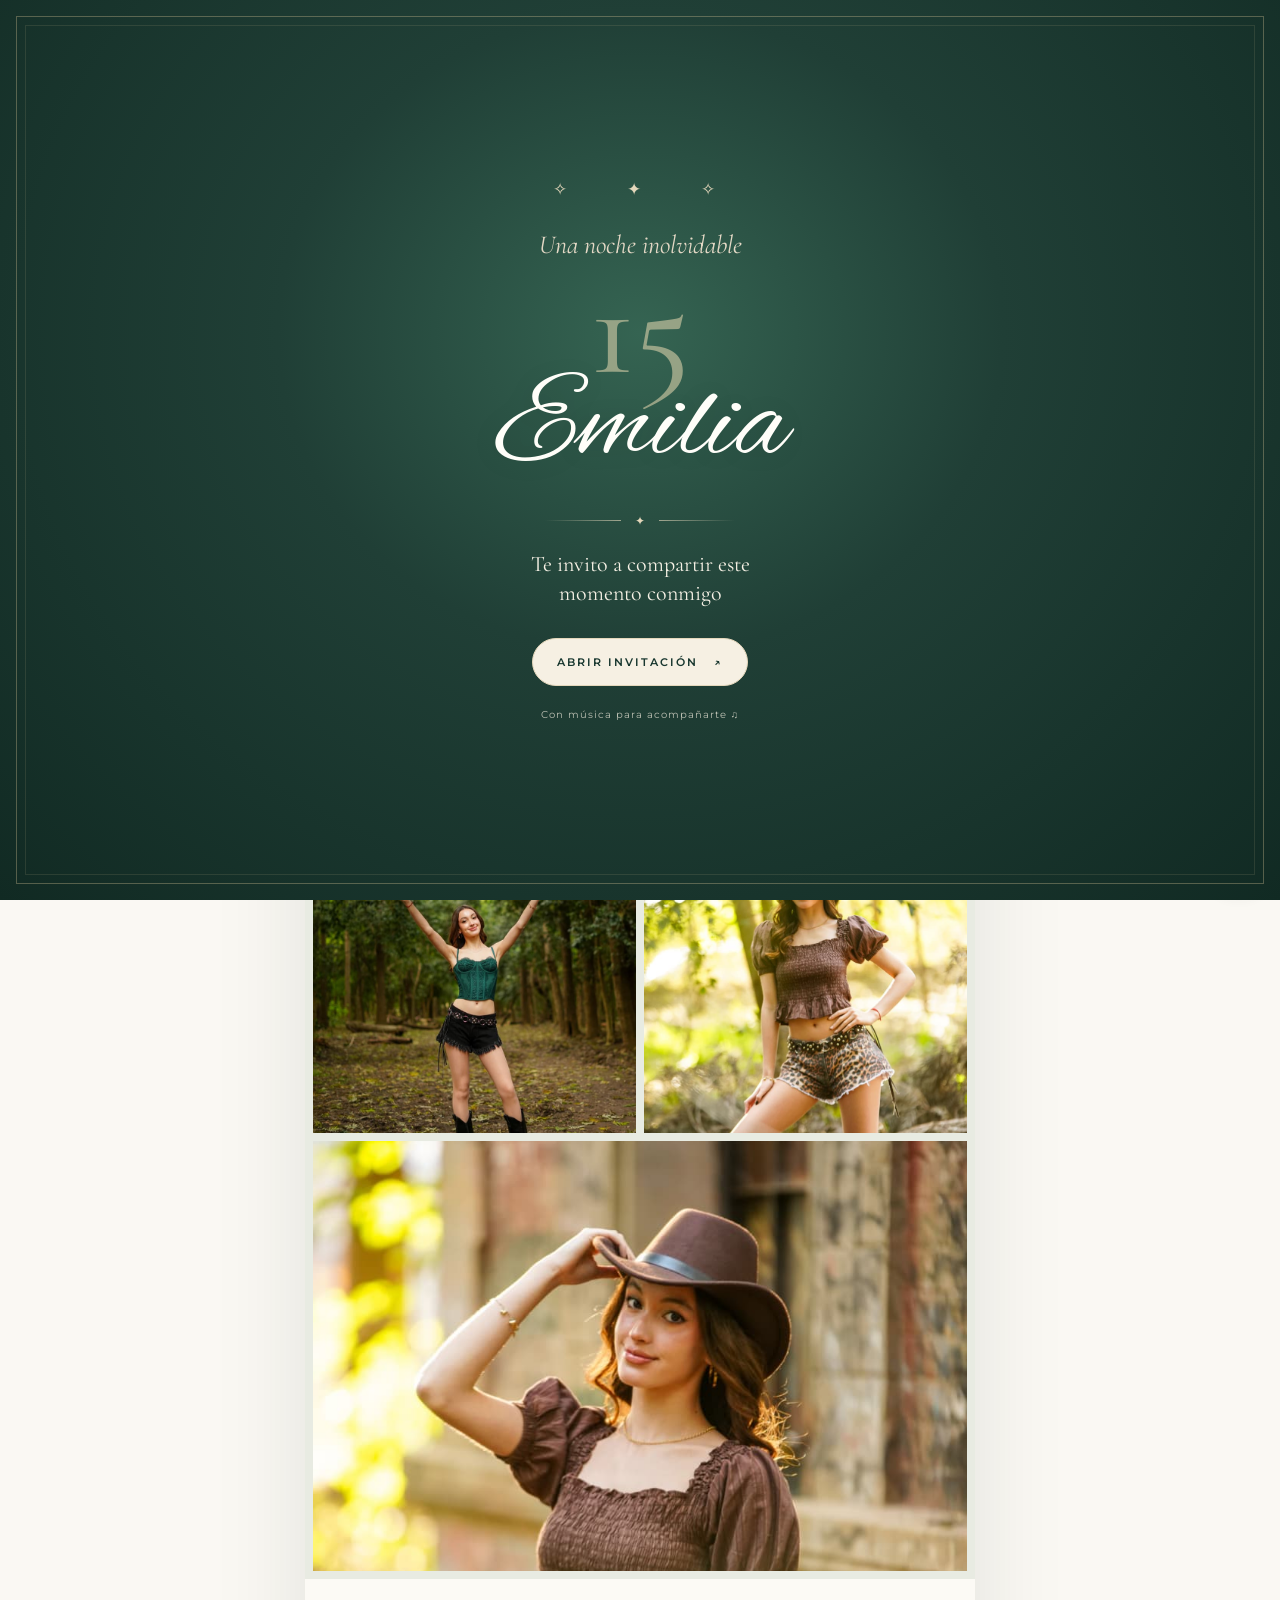
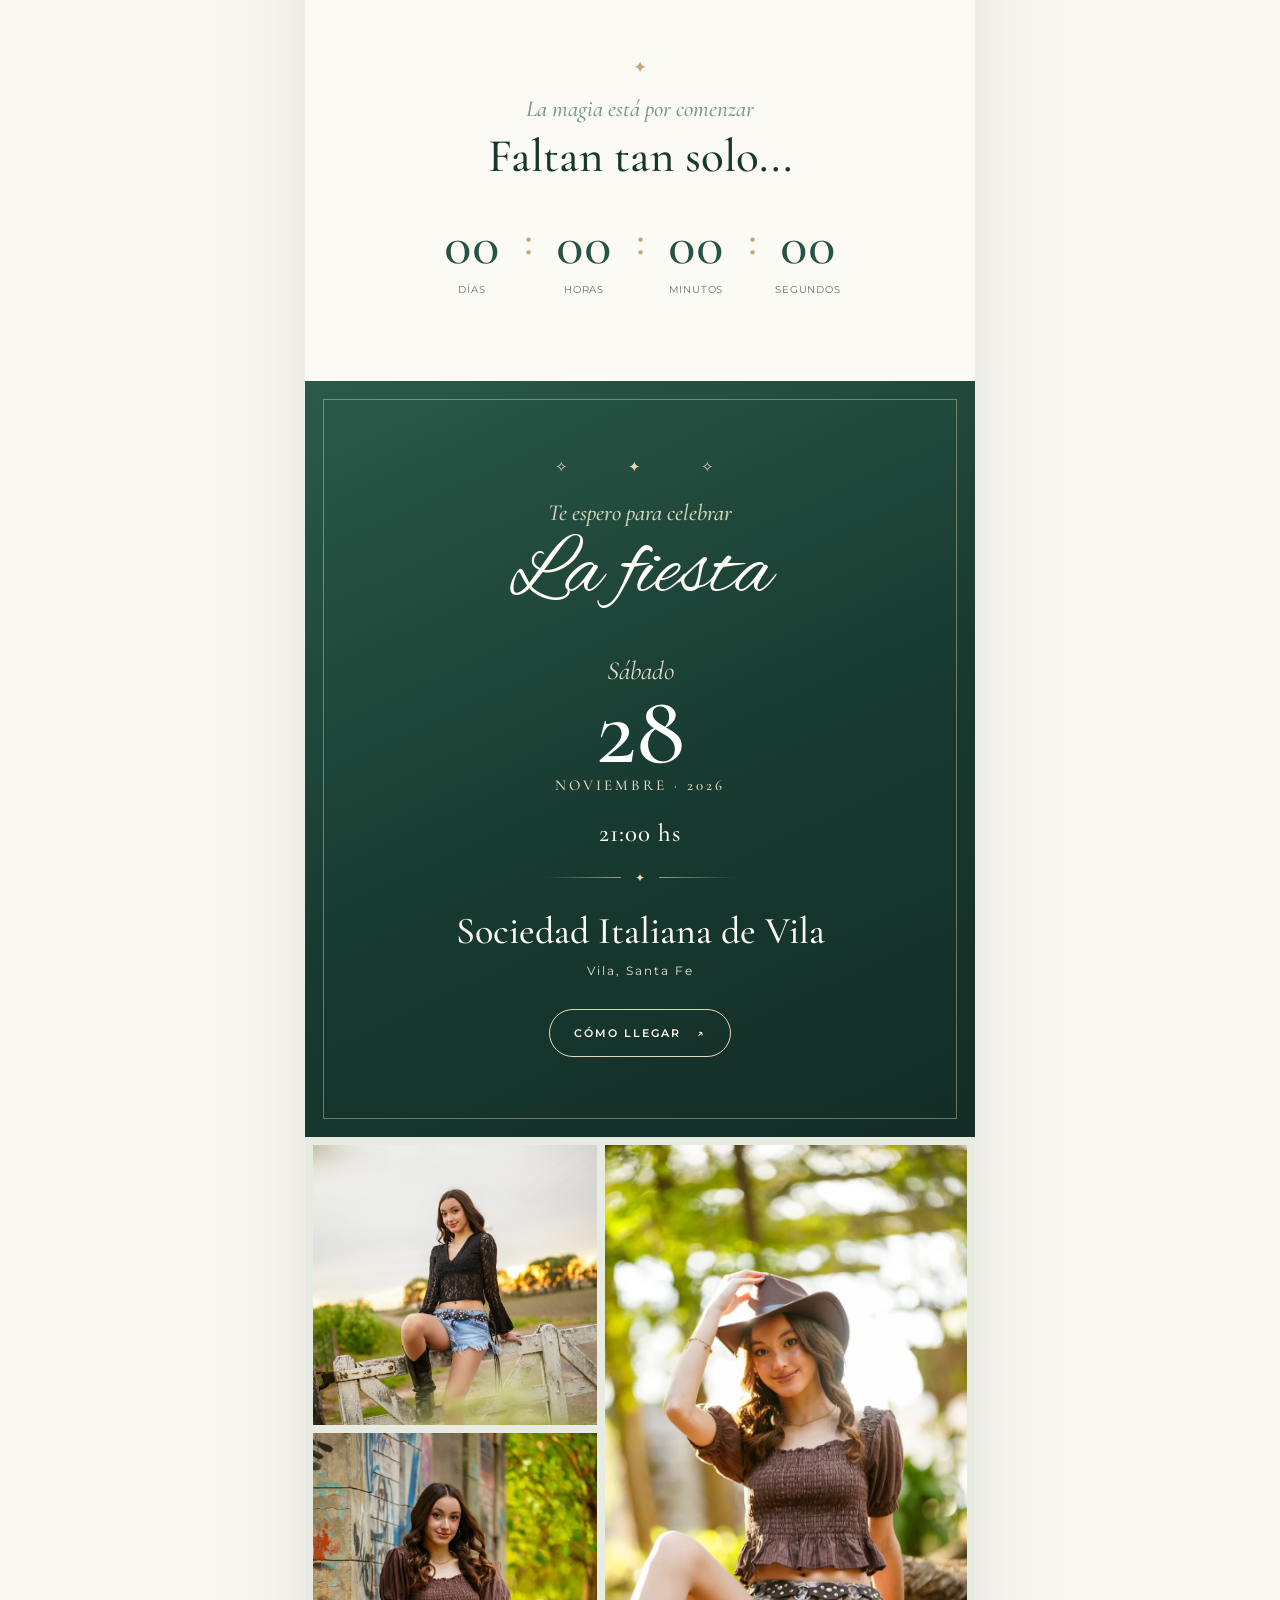
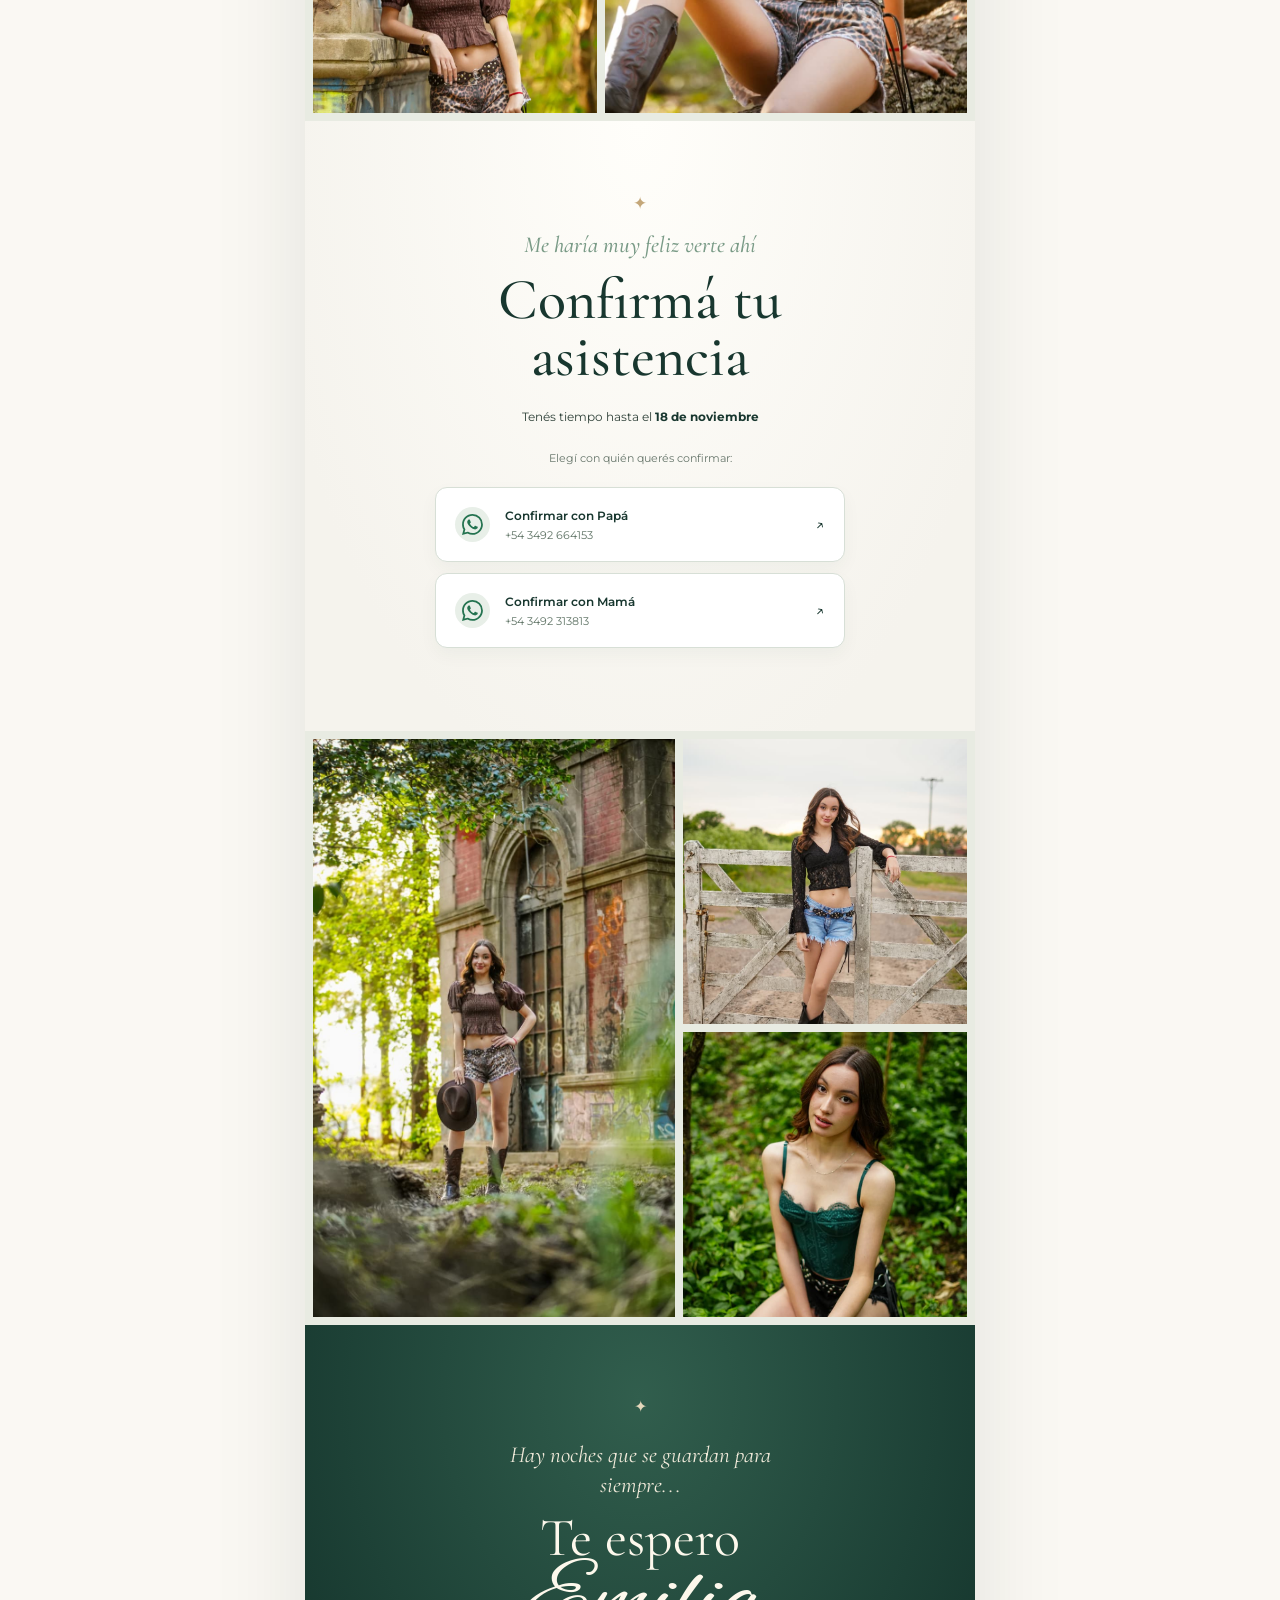
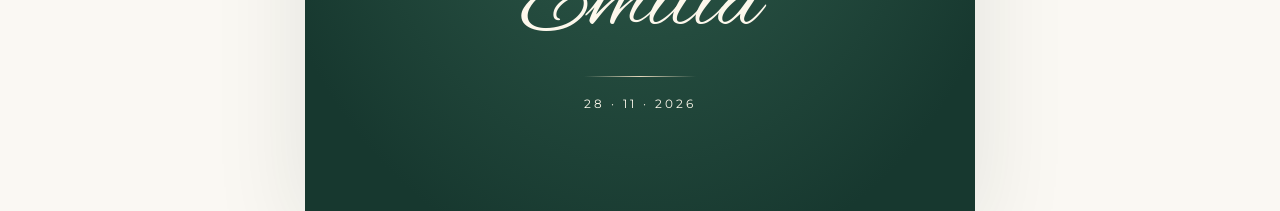
==== commit b5fb2fc5: "agregamos icono whatsapp" ====
--- a/index.html
+++ b/index.html
@@ -223,7 +223,7 @@
             rel="noopener noreferrer"
             aria-label="Confirmar asistencia con papá por WhatsApp"
           >
-            <span class="contacto__icono" aria-hidden="true">✉</span
+            <span class="contacto__icono" aria-hidden="true"><img src="img/whatsapp.svg" width="21" height="21" alt="" /></span
             ><span class="contacto__texto"
               ><strong>Confirmar con Papá</strong
               ><small>+54 3492 664153</small></span
@@ -236,7 +236,7 @@
             rel="noopener noreferrer"
             aria-label="Confirmar asistencia con mamá por WhatsApp"
           >
-            <span class="contacto__icono" aria-hidden="true">✉</span
+            <span class="contacto__icono" aria-hidden="true"><img src="img/whatsapp.svg" width="21" height="21" alt="" /></span
             ><span class="contacto__texto"
               ><strong>Confirmar con Mamá</strong
               ><small>+54 3492 313813</small></span
